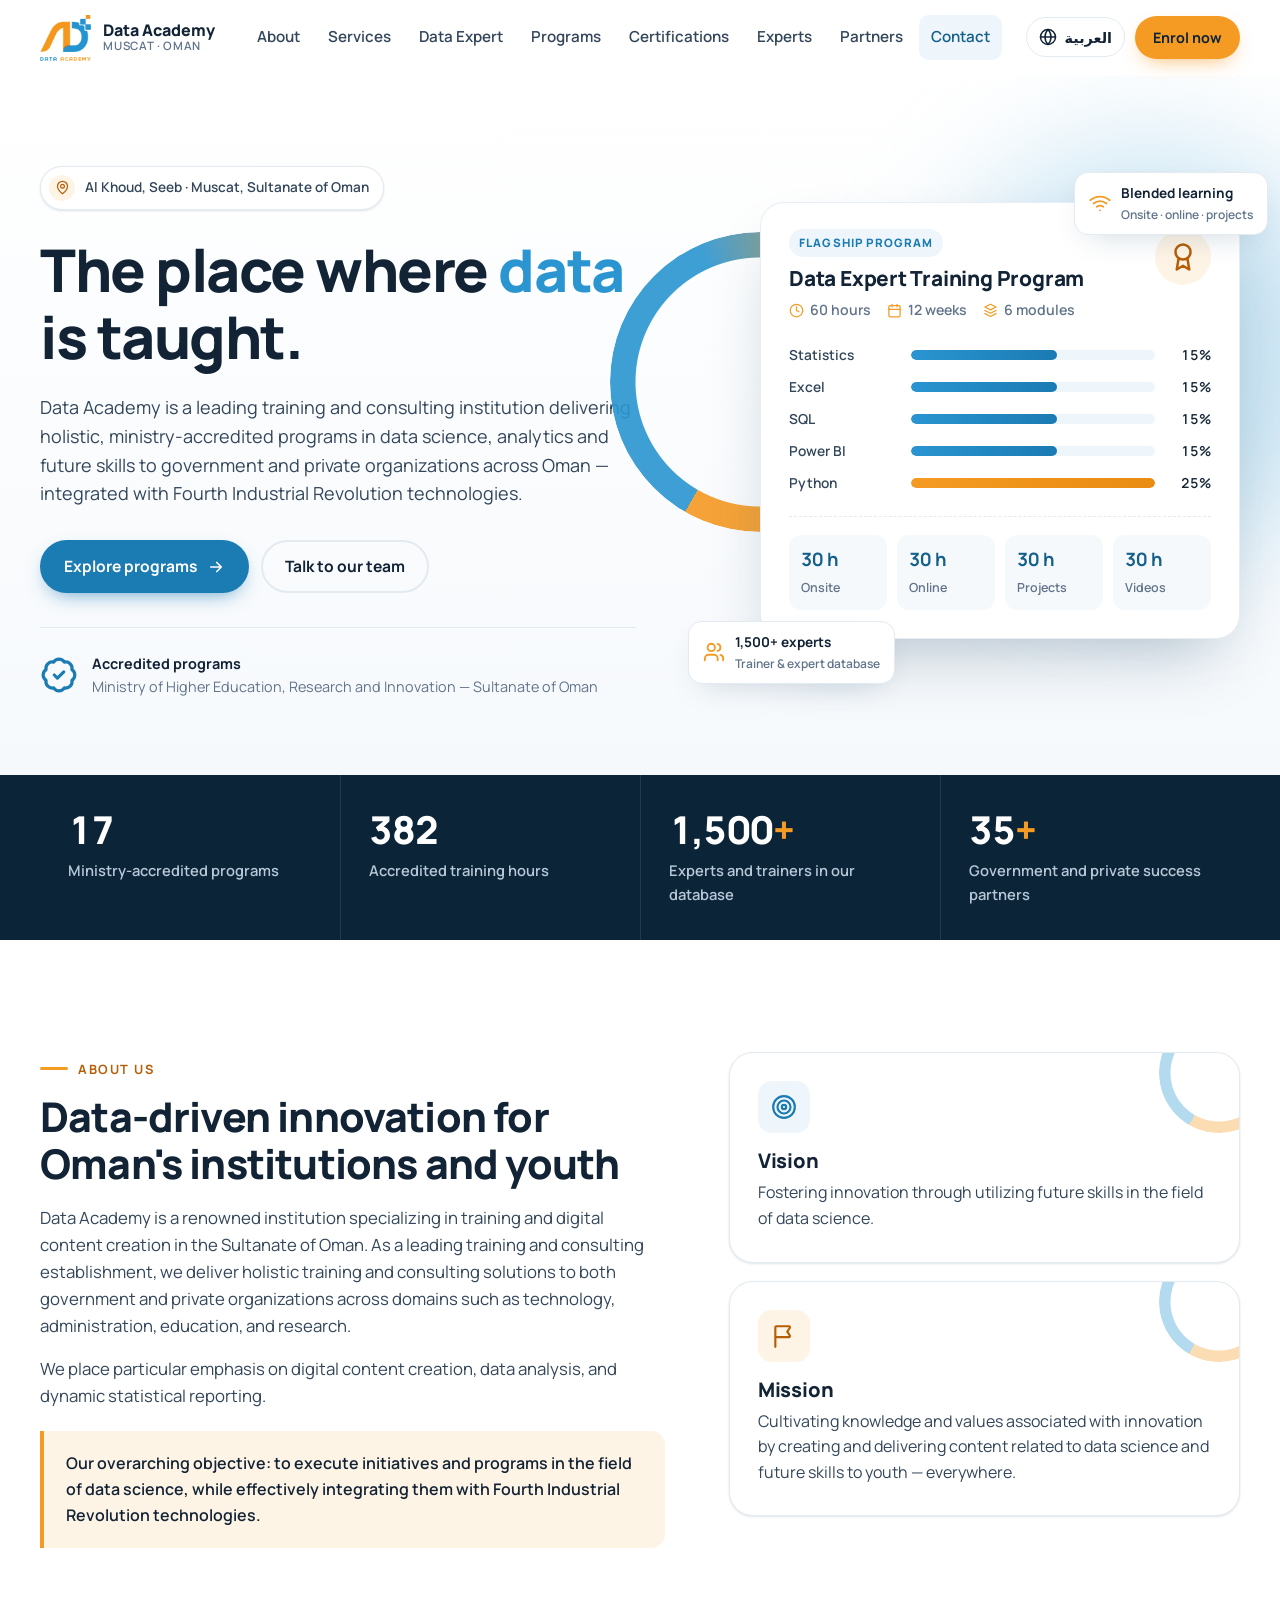
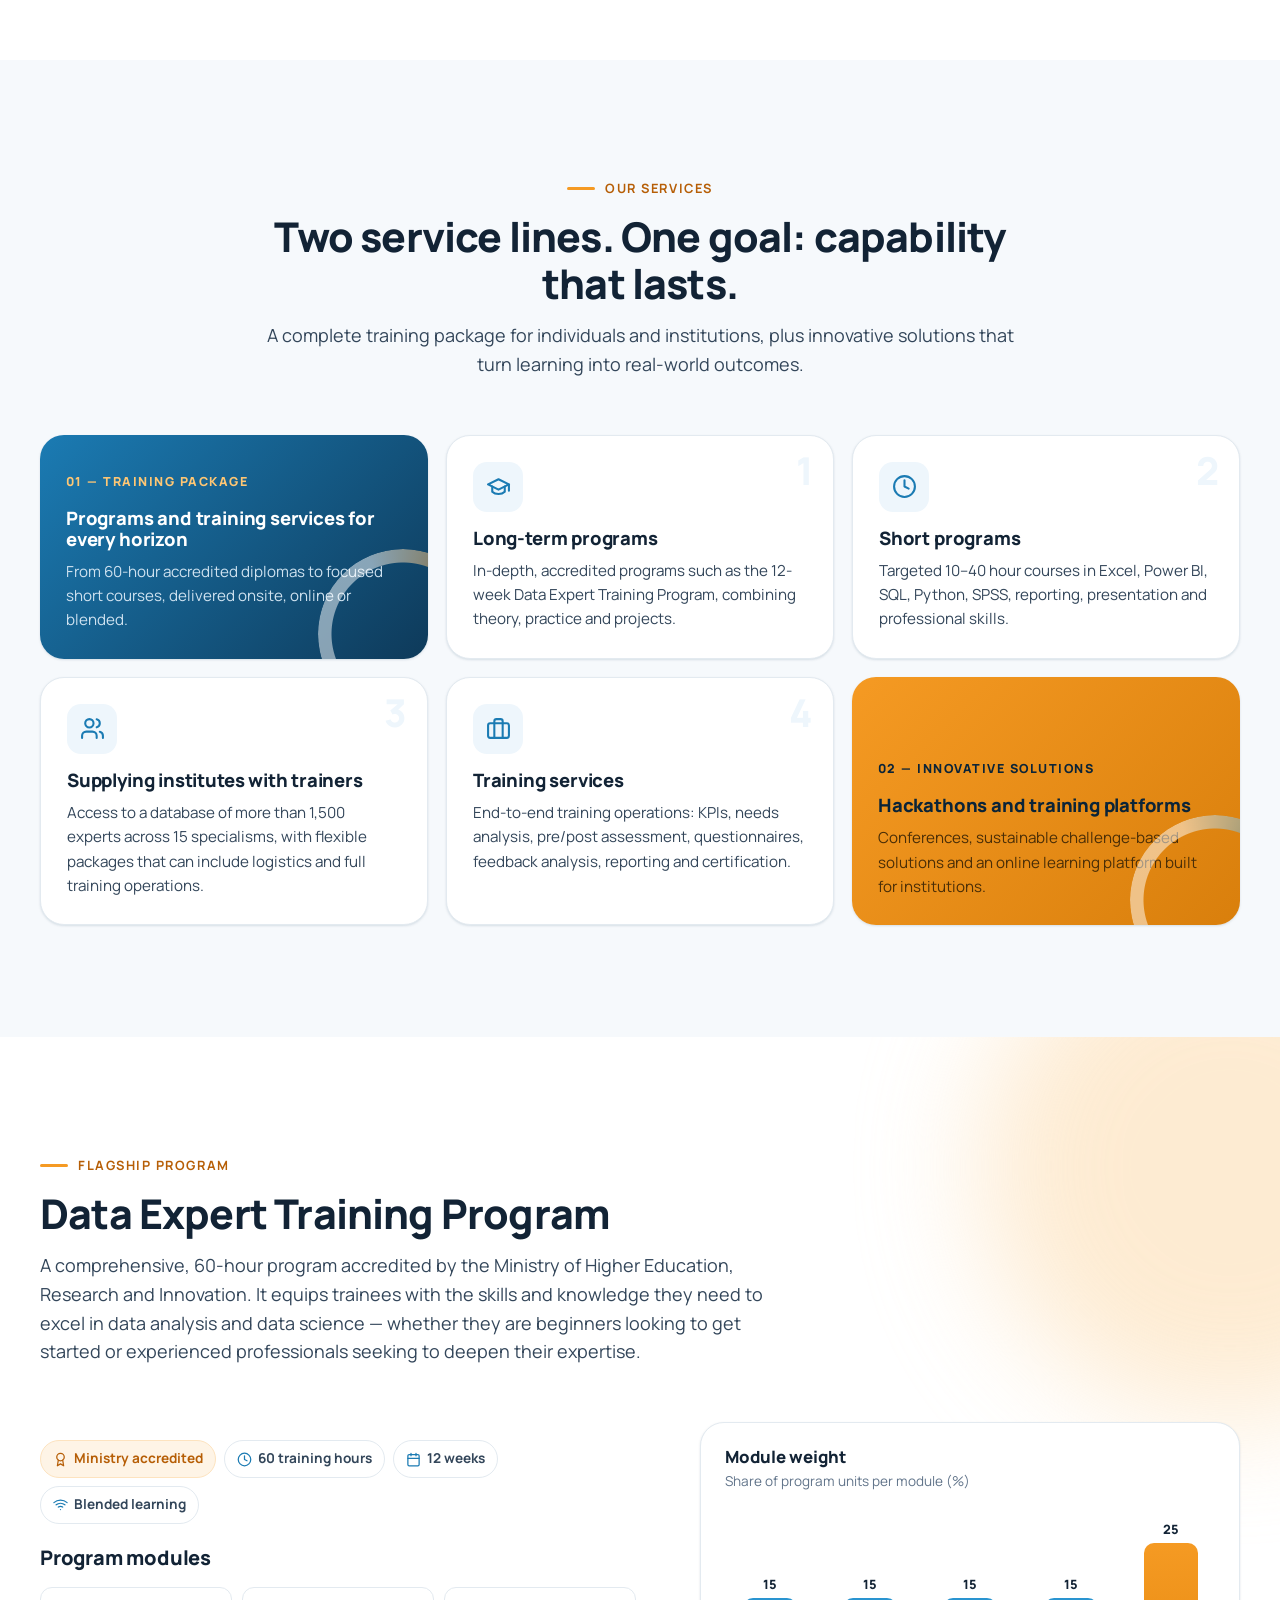
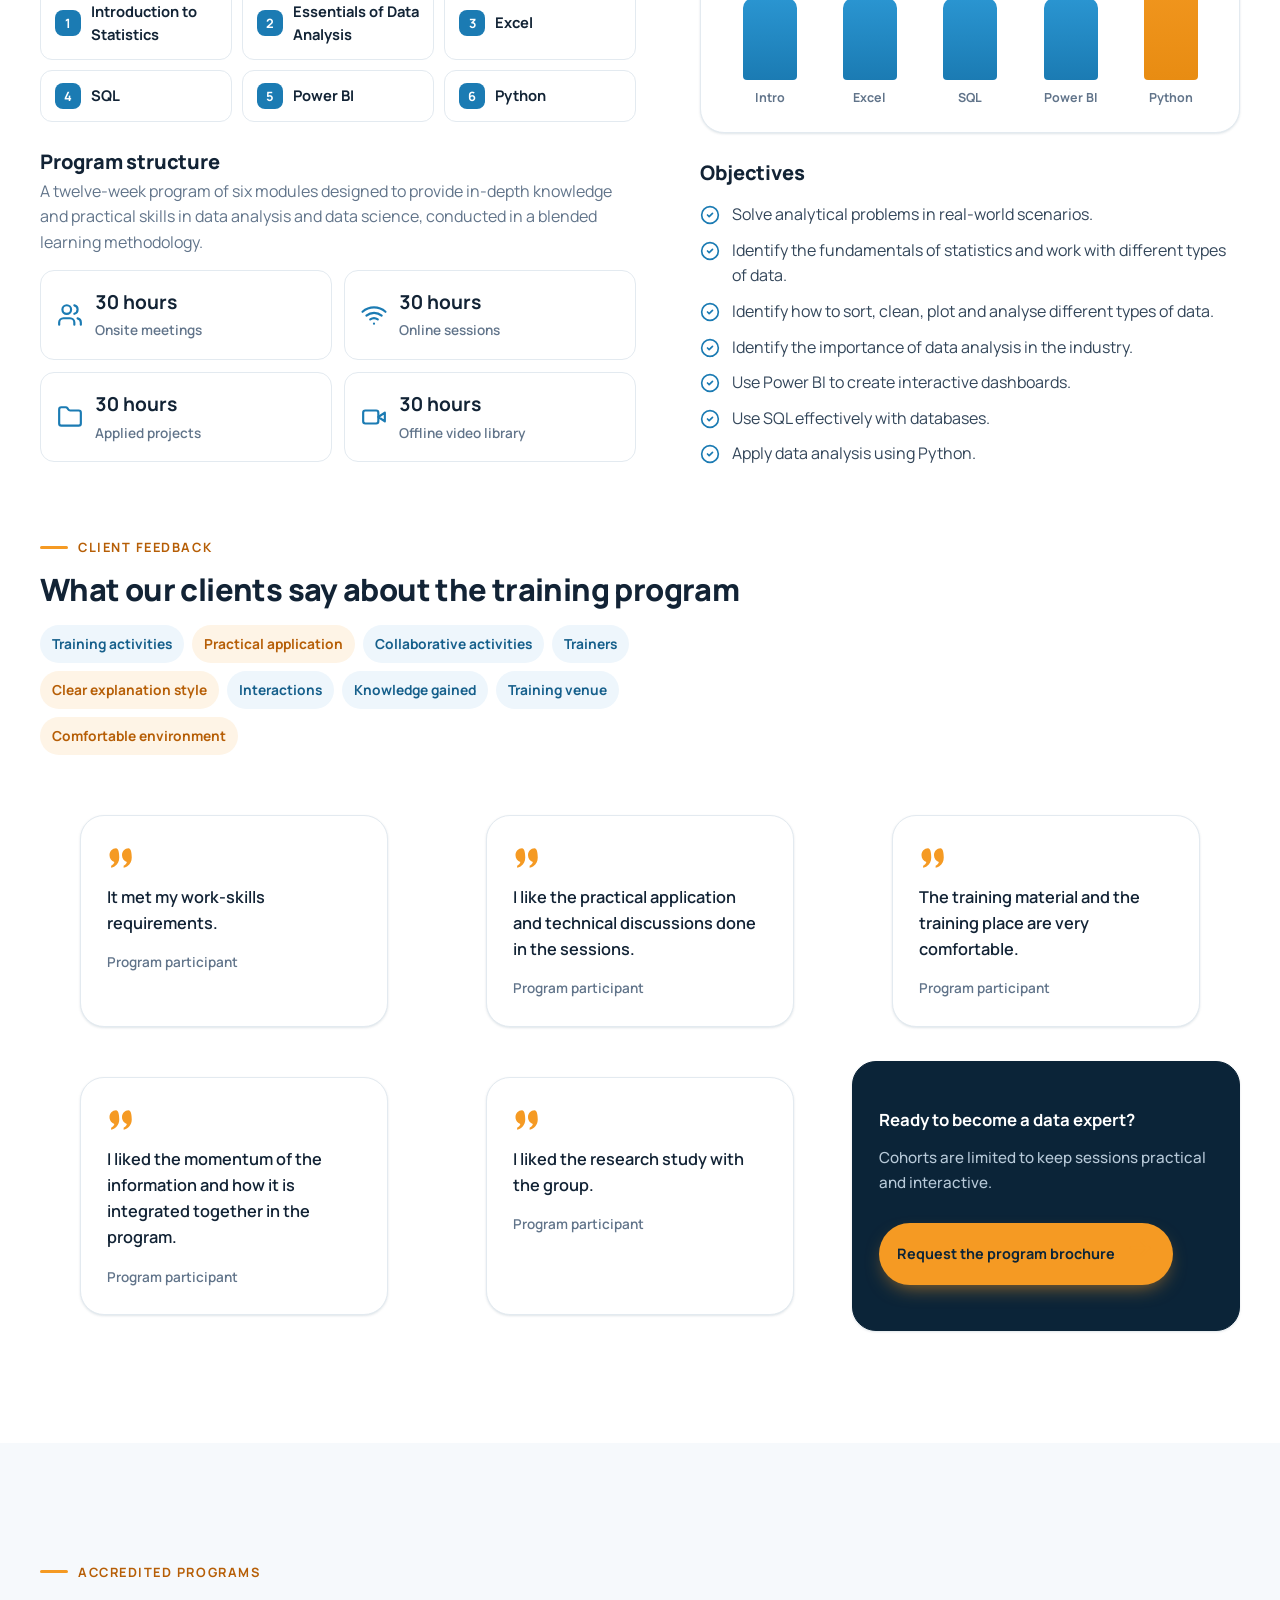
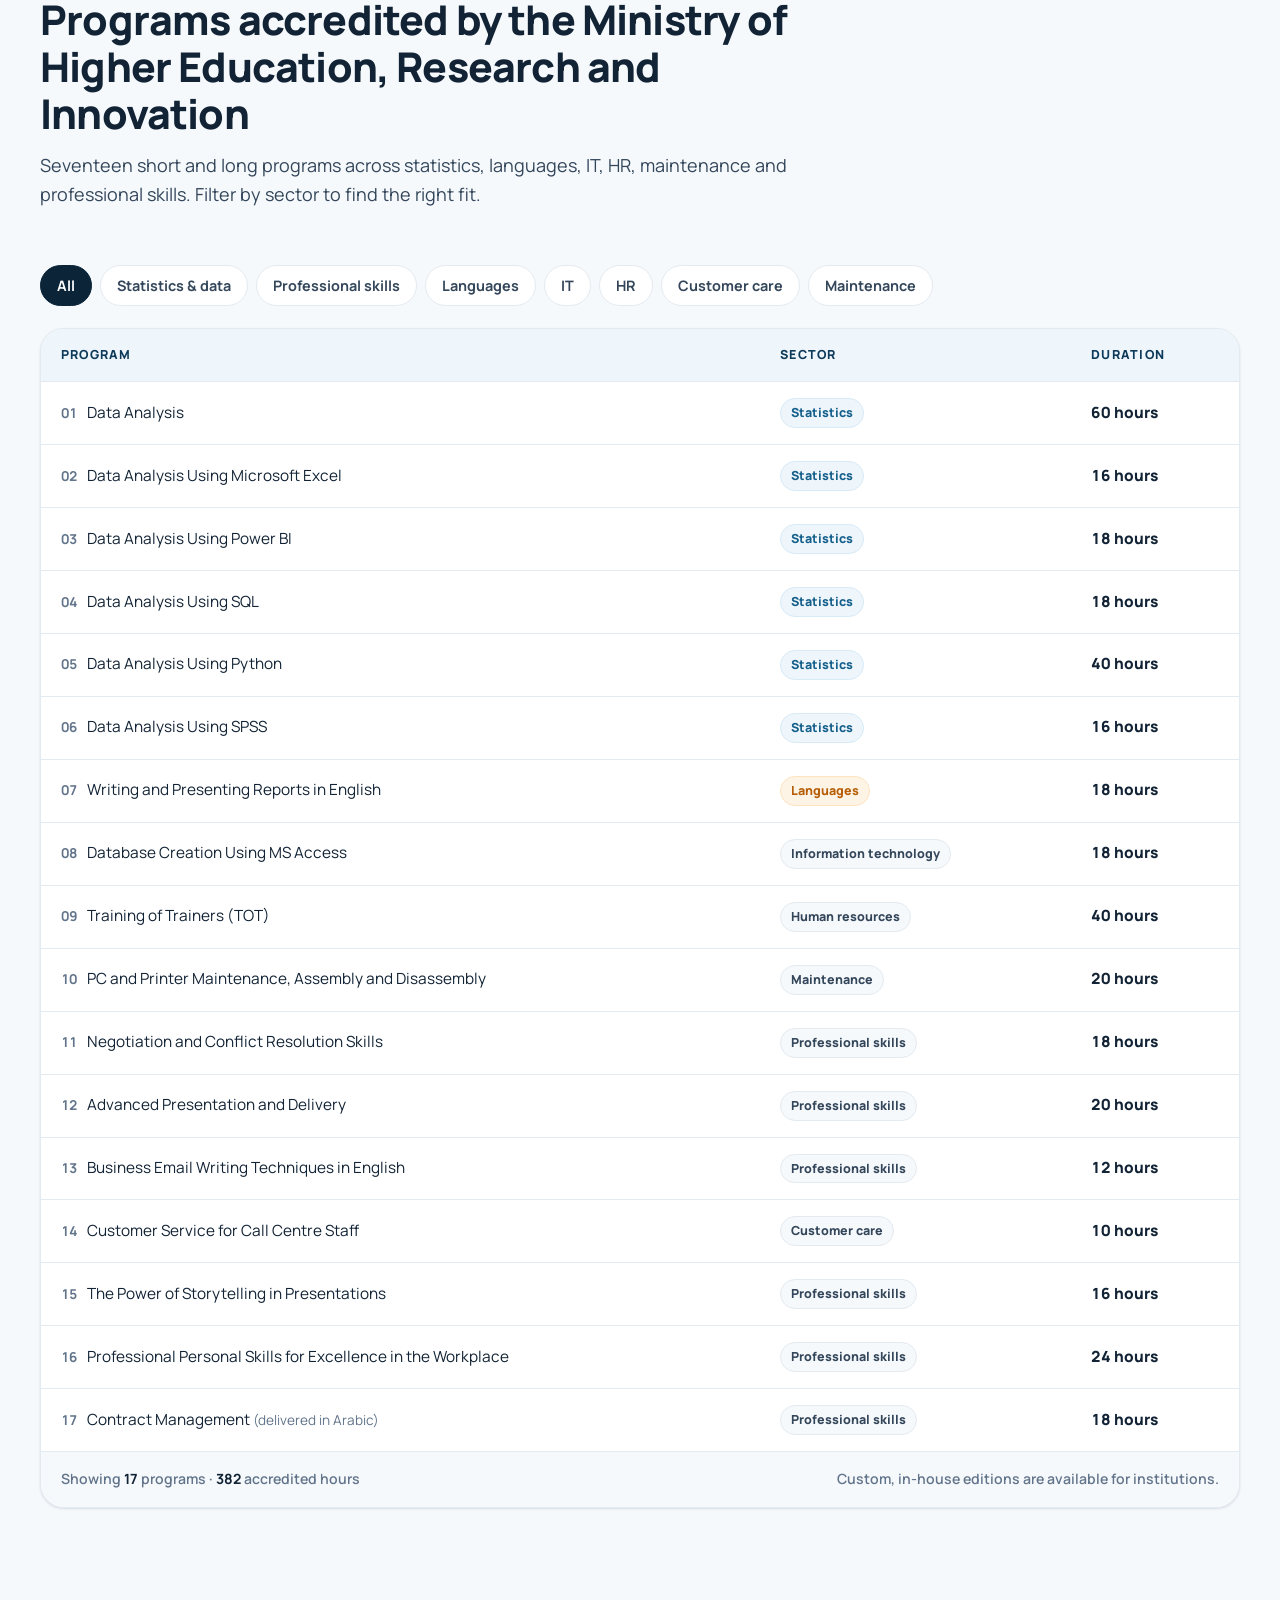
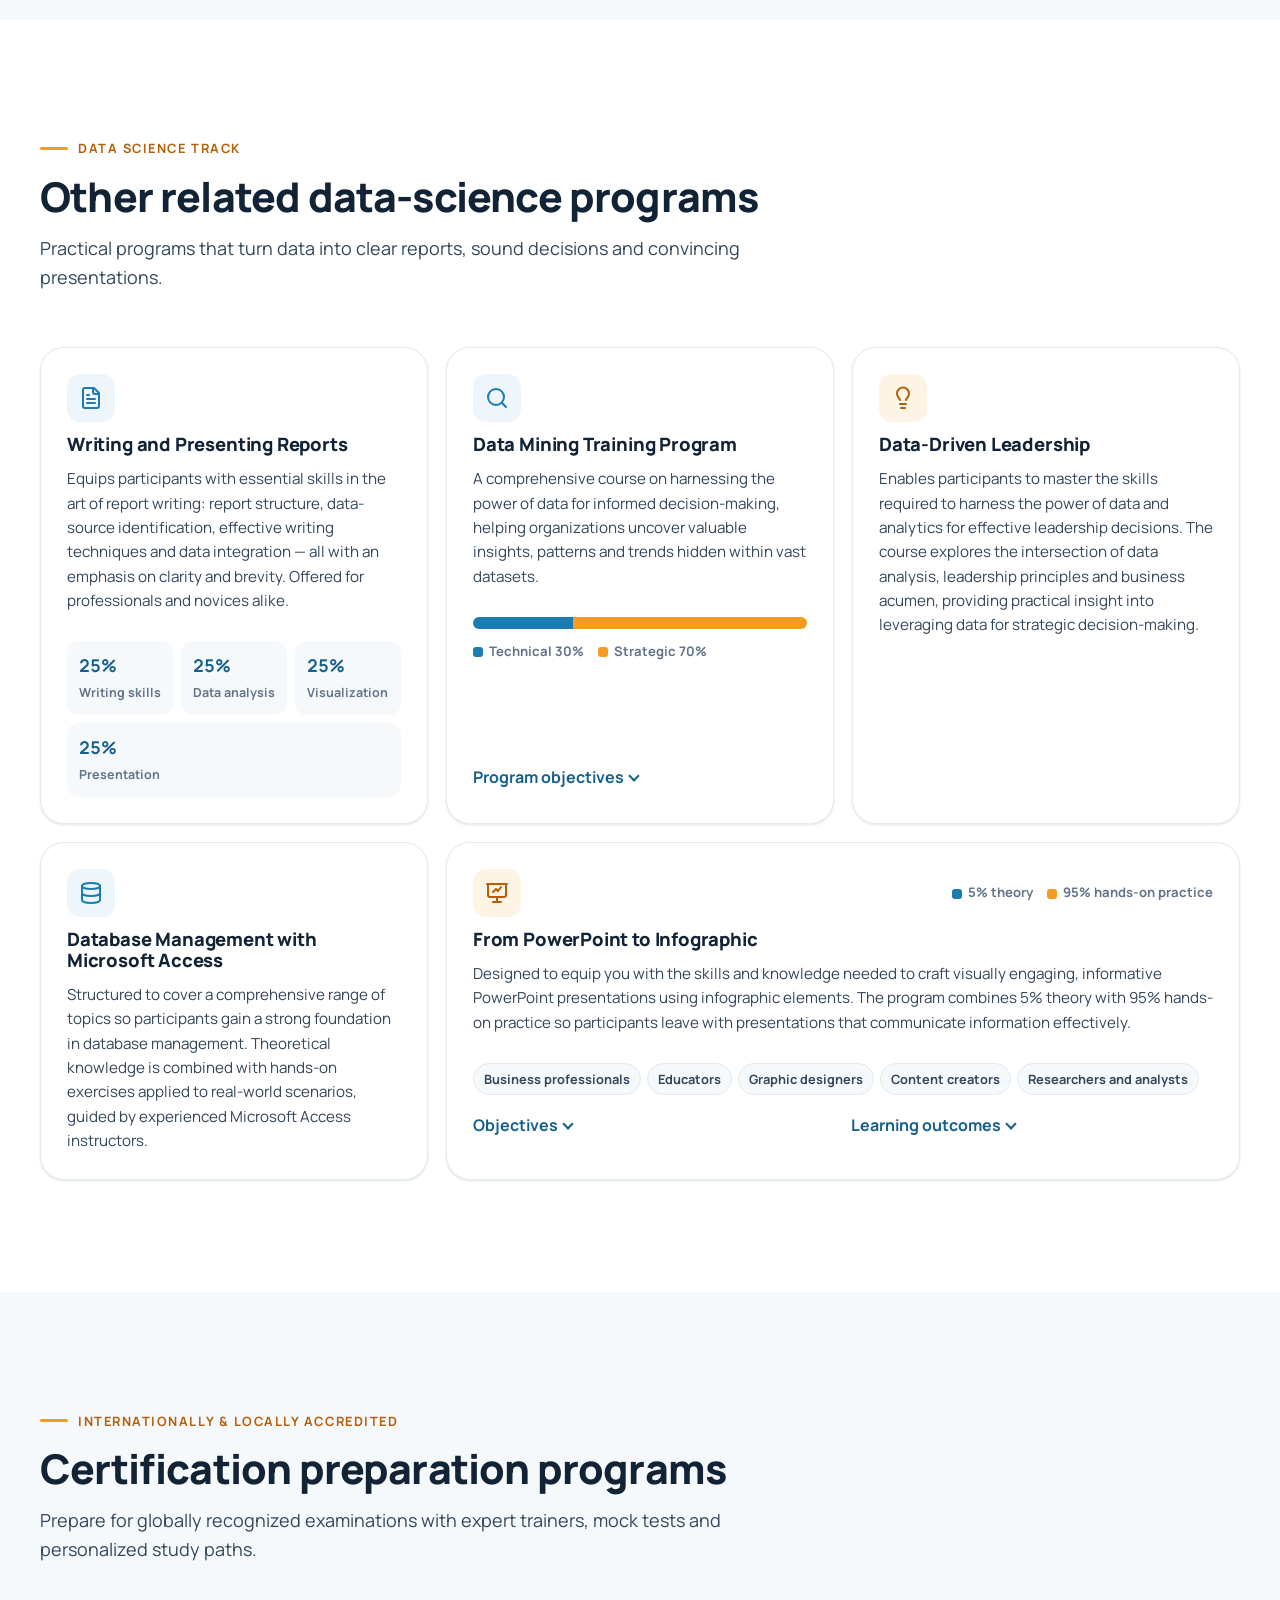
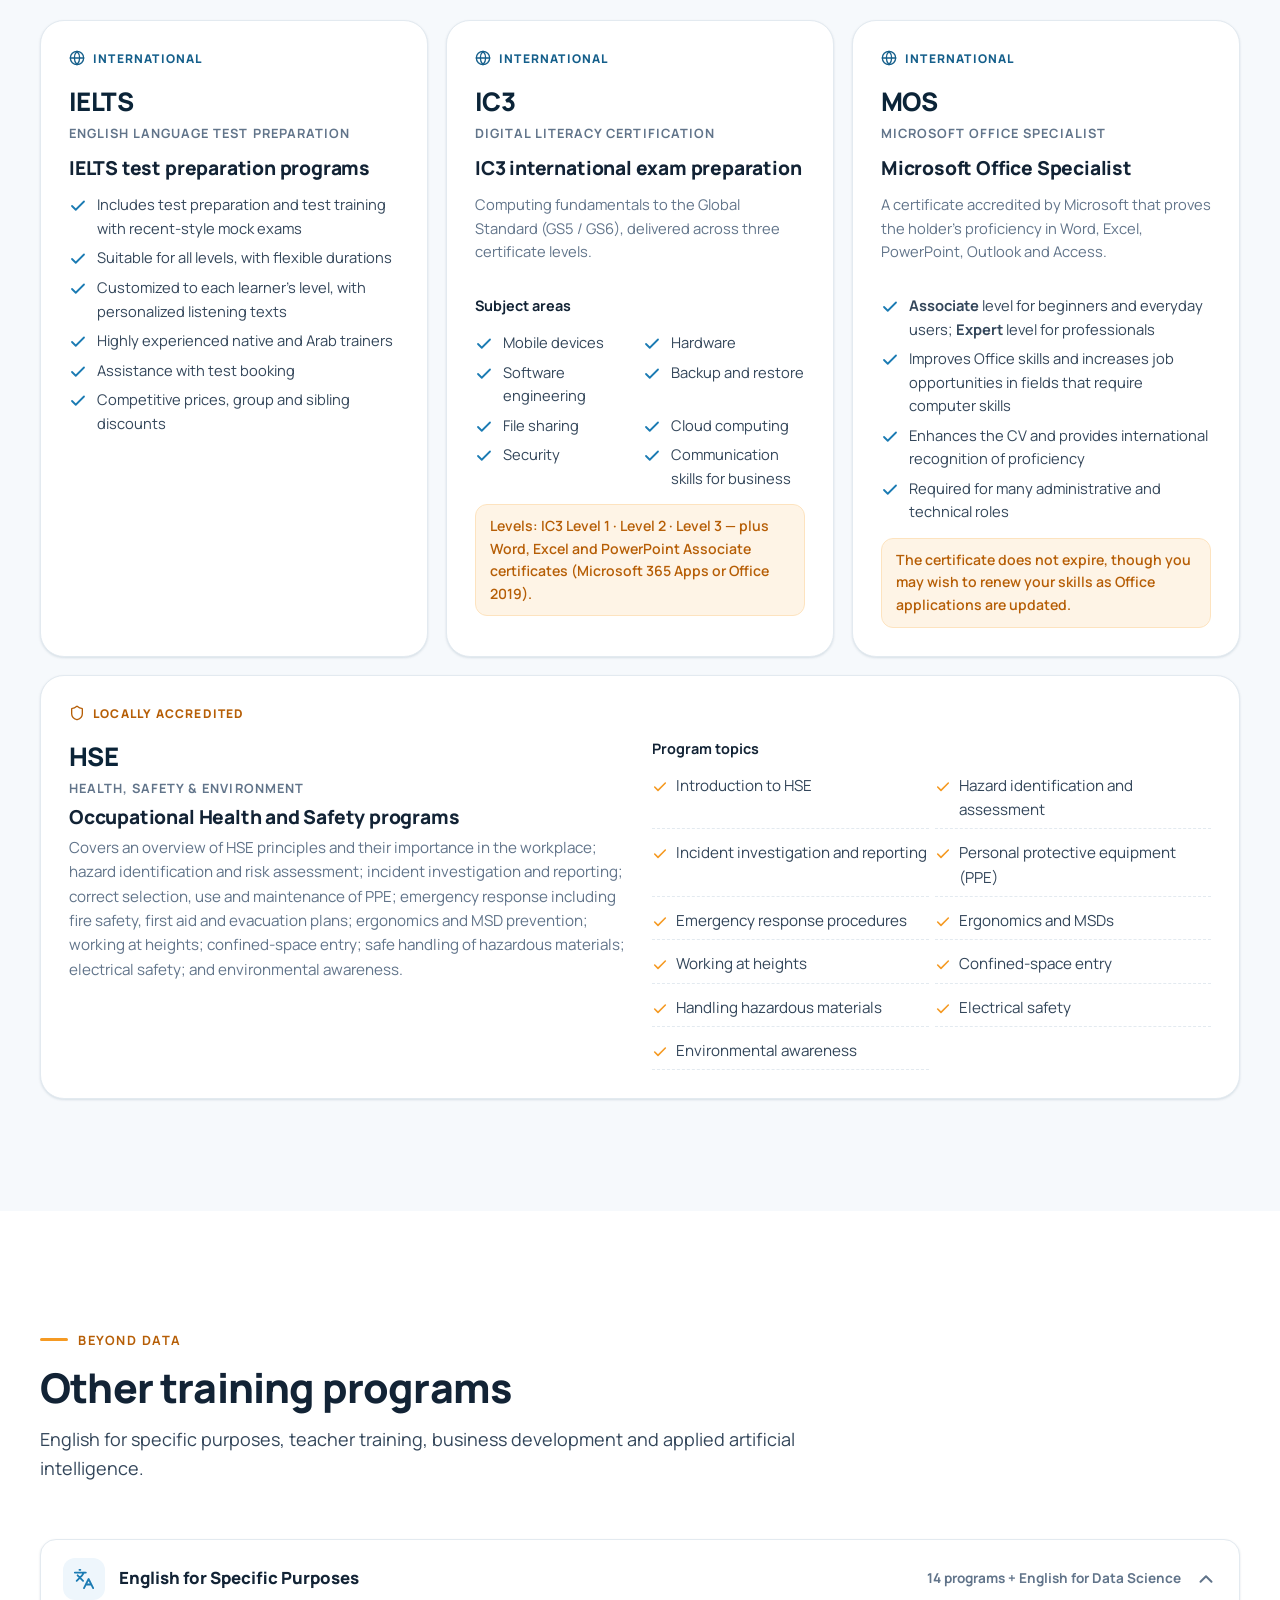
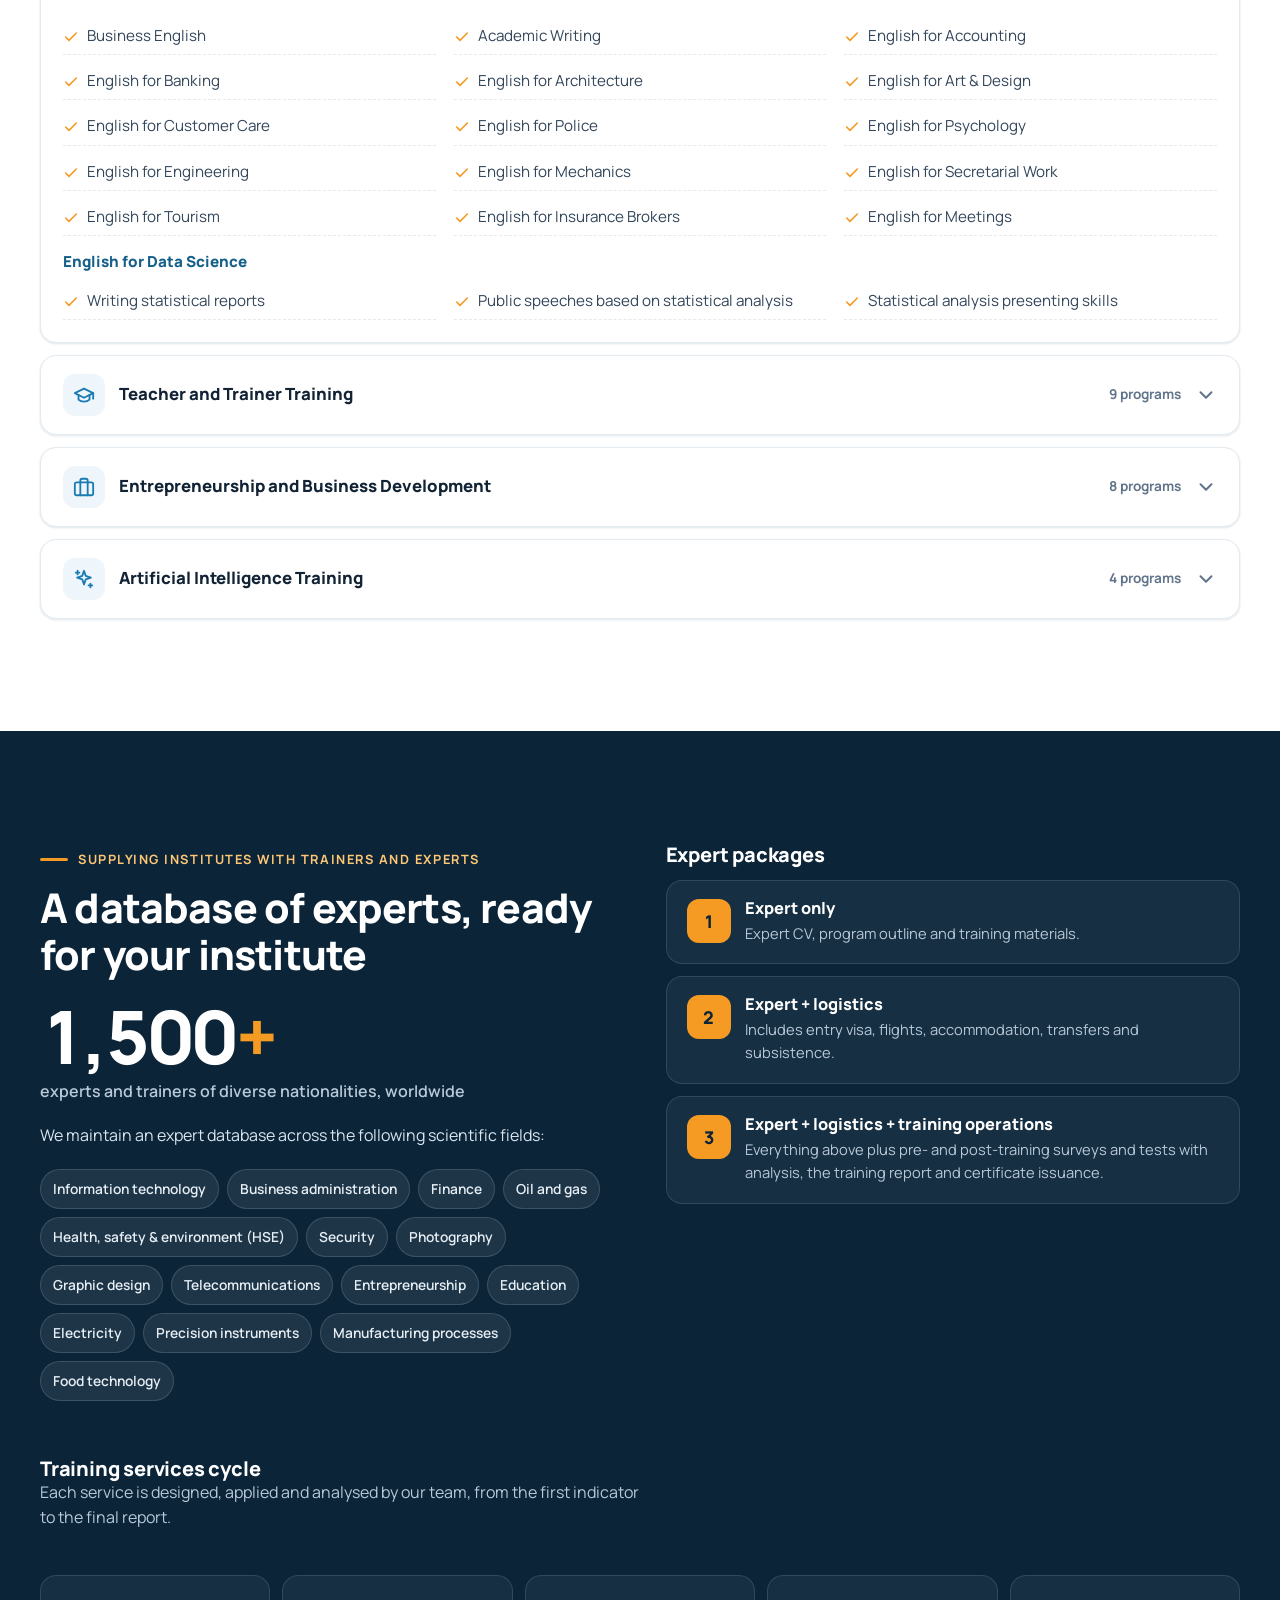
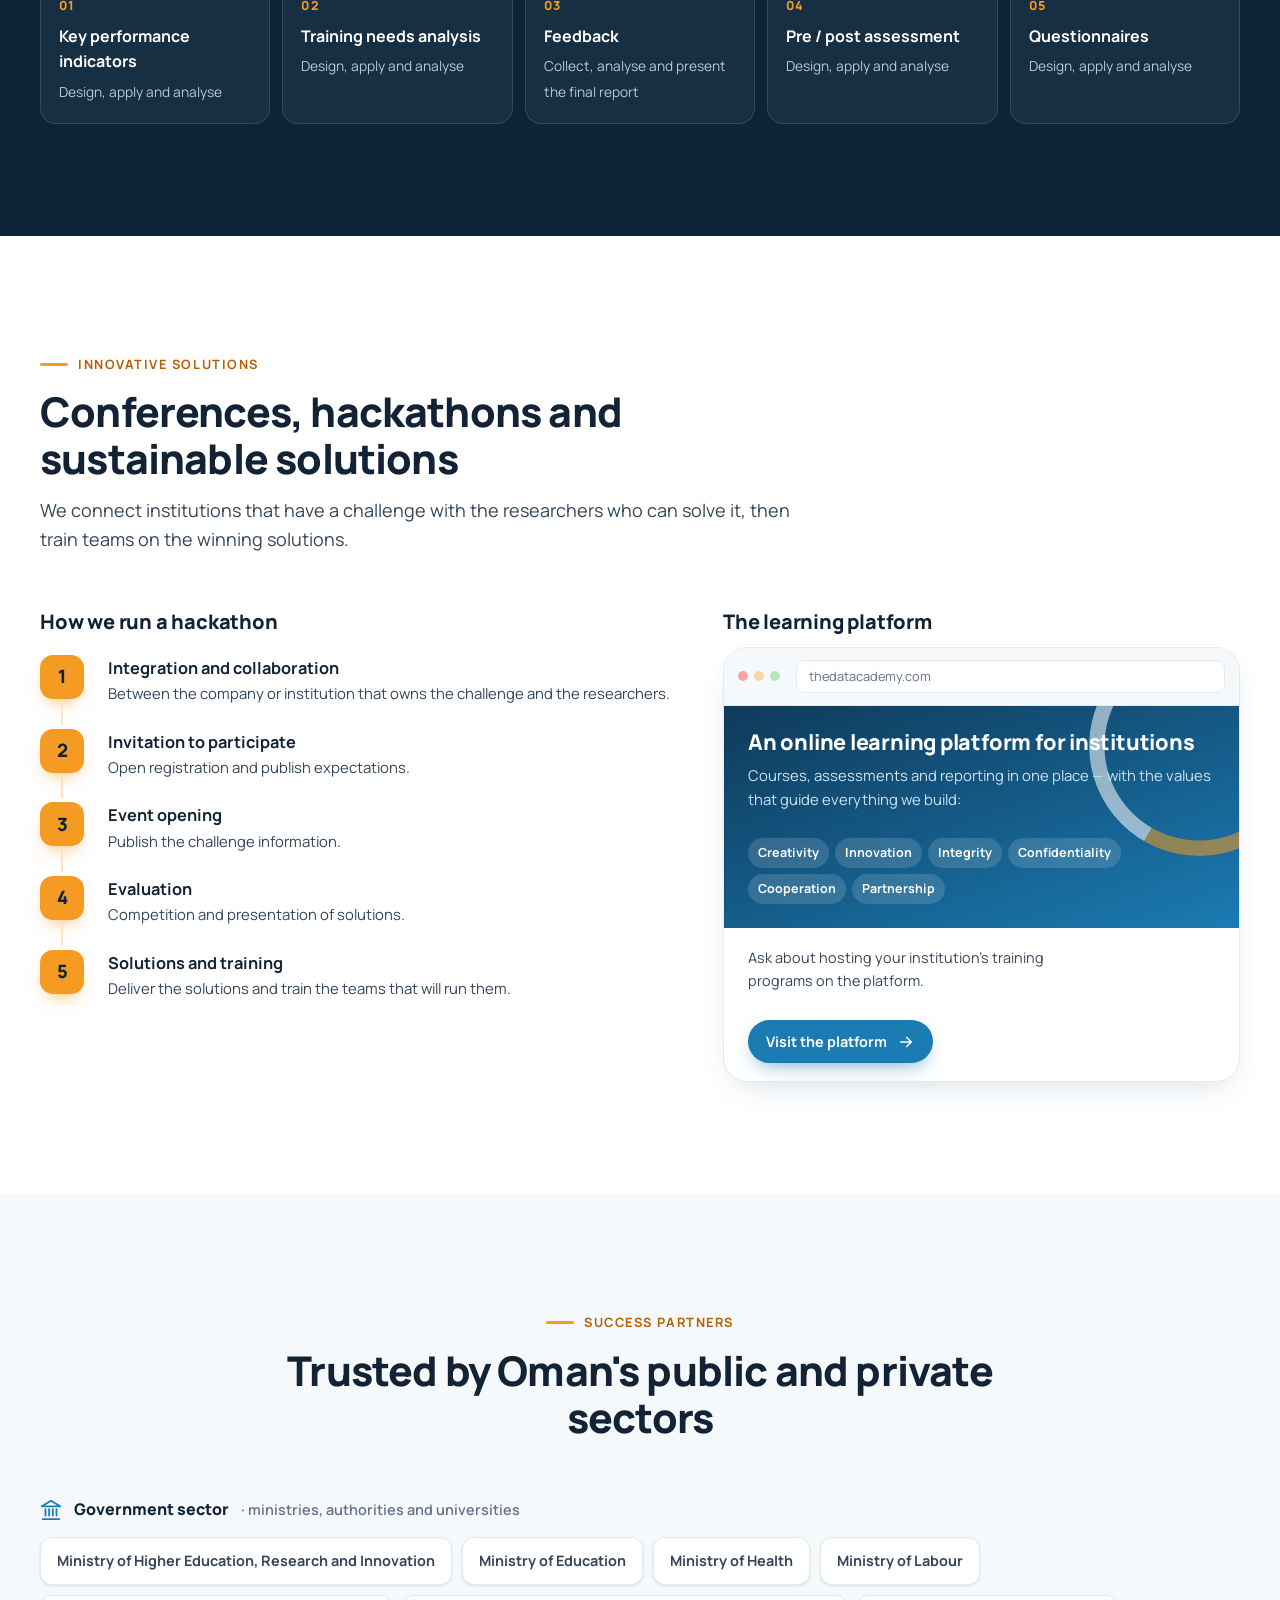
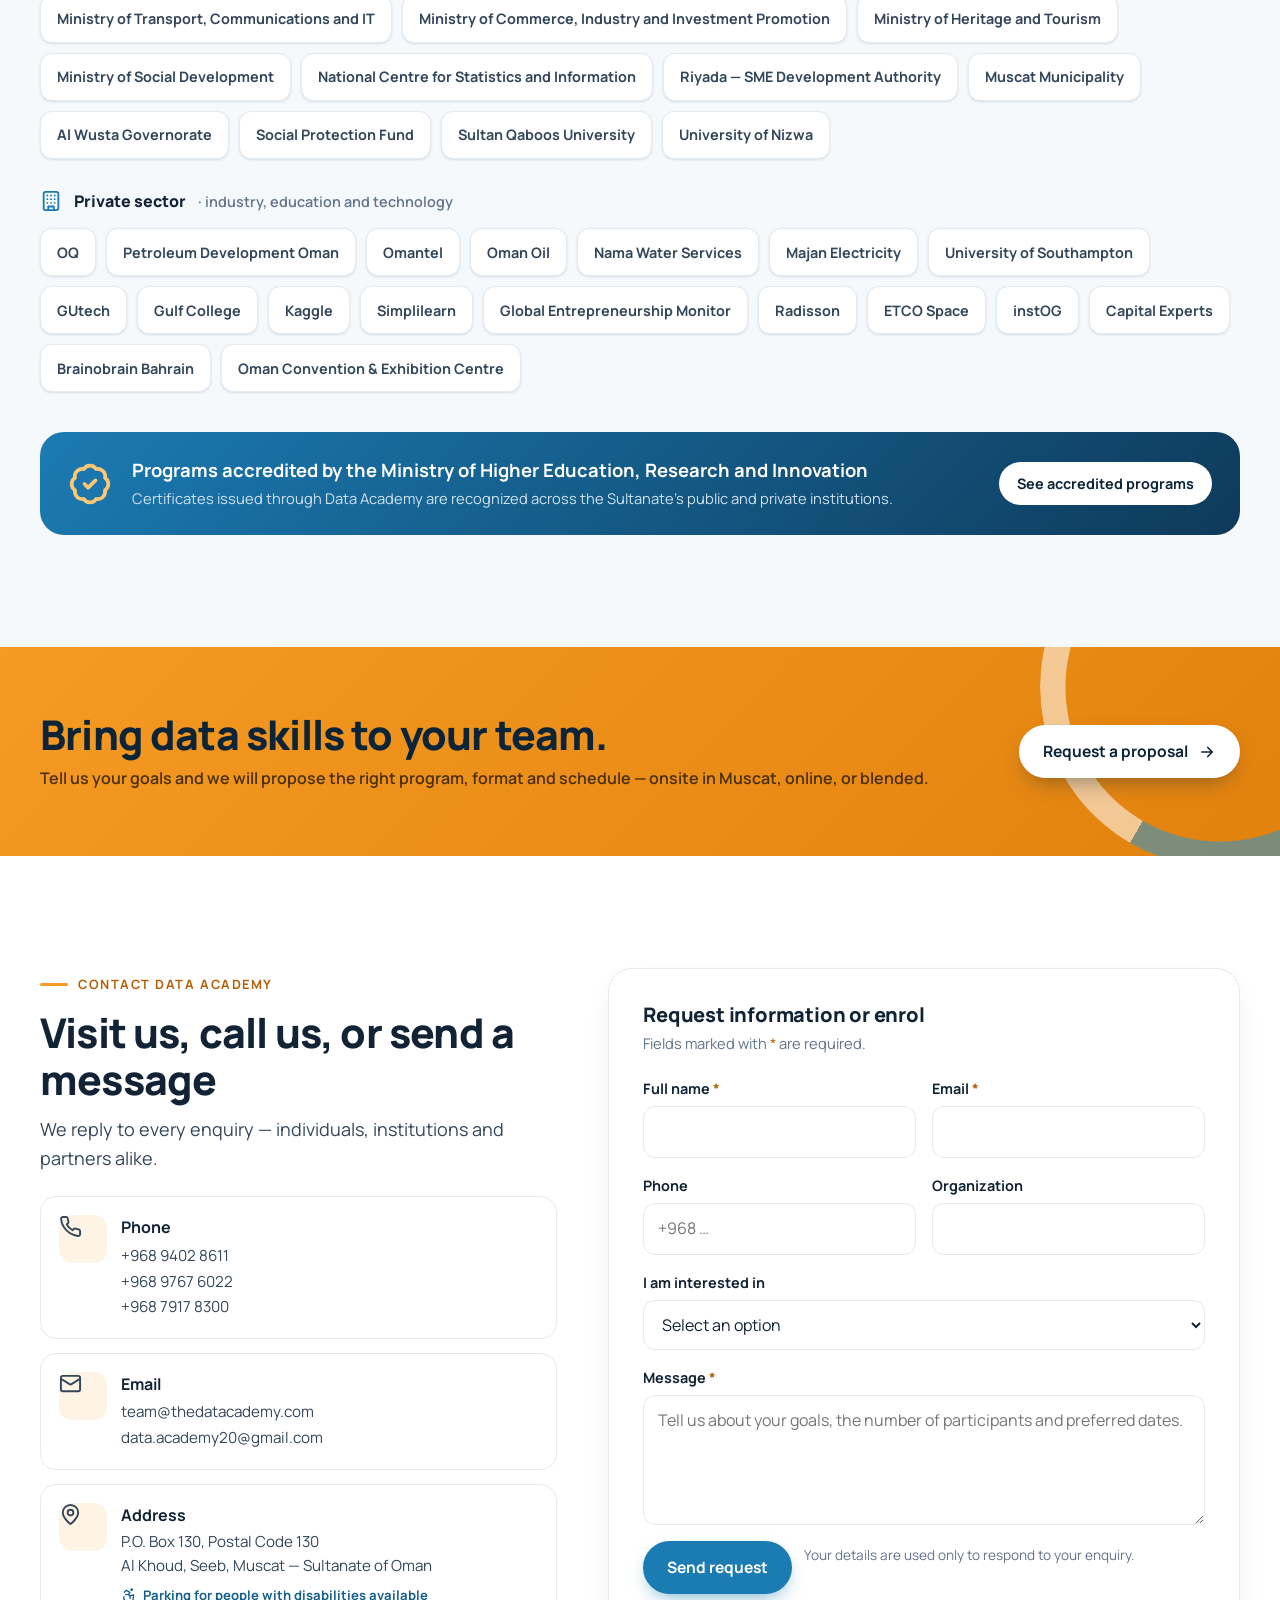
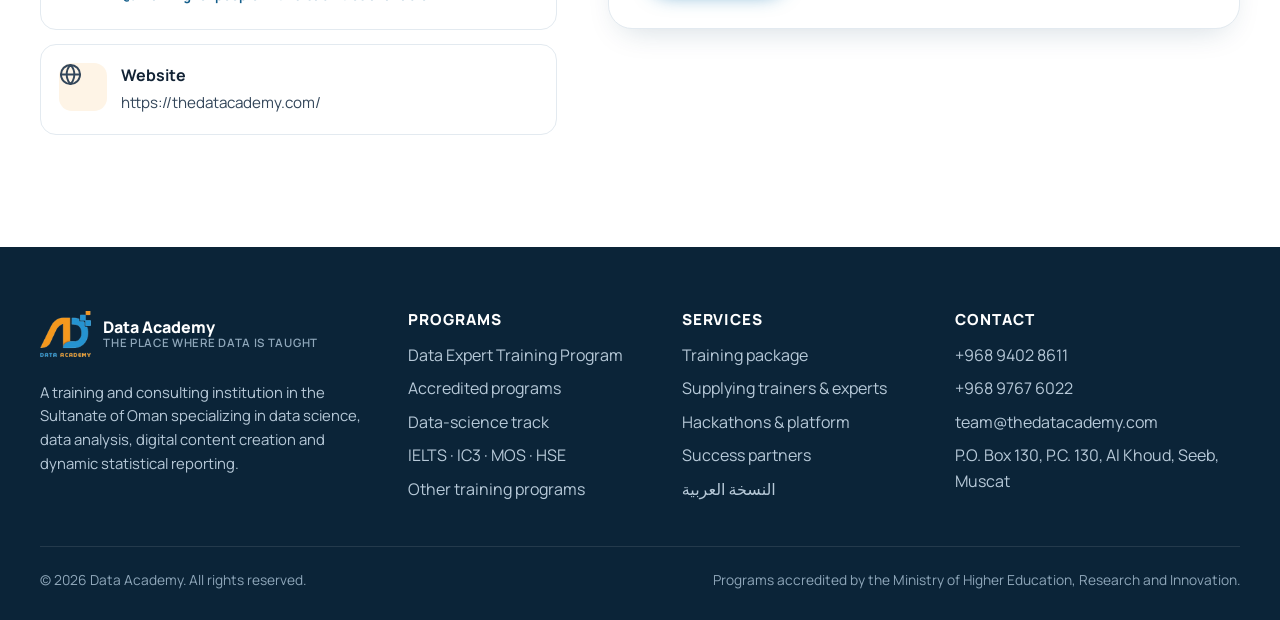
==== index.html @ 4bfd2314 "Data Academy bilingual landing page (EN/AR) with fixed language switch - English page (index.html) a" ====
<!DOCTYPE html>
<html lang="en" dir="ltr">
<head>
  <meta charset="UTF-8">
  <meta name="viewport" content="width=device-width, initial-scale=1">
  <title>Data Academy | The Place Where Data Is Taught — Muscat, Oman</title>
  <meta name="description" content="Data Academy is a leading training and consulting institution in the Sultanate of Oman offering ministry-accredited data analysis, data science, language, and professional programs, plus IELTS, IC3 and Microsoft Office Specialist preparation.">
  <link rel="canonical" href="https://thedatacademy.com/">
  <link rel="alternate" hreflang="en" href="https://thedatacademy.com/">
  <link rel="alternate" hreflang="ar" href="https://thedatacademy.com/ar/">
  <link rel="alternate" hreflang="x-default" href="https://thedatacademy.com/">
  <meta property="og:type" content="website">
  <meta property="og:title" content="Data Academy — The Place Where Data Is Taught">
  <meta property="og:description" content="Ministry-accredited data analysis and data science training, international certification preparation, expert supply and innovative learning solutions in Oman.">
  <meta property="og:image" content="assets/img/logo.png">
  <meta property="og:locale" content="en_US">
  <meta property="og:locale:alternate" content="ar_OM">
  <meta name="theme-color" content="#2a95d1">
  <link rel="icon" type="image/png" href="assets/img/logo.png">
  <link rel="preconnect" href="https://fonts.googleapis.com">
  <link rel="preconnect" href="https://fonts.gstatic.com" crossorigin>
  <link href="https://fonts.googleapis.com/css2?family=Manrope:wght@400;500;600;700;800&display=swap" rel="stylesheet">
  <link rel="stylesheet" href="assets/css/style.css?v=20260913">
  <script type="application/ld+json">
  {
    "@context": "https://schema.org",
    "@type": "EducationalOrganization",
    "name": "Data Academy",
    "url": "https://thedatacademy.com/",
    "logo": "https://thedatacademy.com/assets/img/logo.png",
    "email": "team@thedatacademy.com",
    "telephone": "+968 94028611",
    "address": {
      "@type": "PostalAddress",
      "postOfficeBoxNumber": "130",
      "postalCode": "130",
      "addressLocality": "Al Khoud, Seeb, Muscat",
      "addressCountry": "OM"
    },
    "description": "Training and consulting institution specializing in data science, data analysis, digital content creation and dynamic statistical reporting in the Sultanate of Oman."
  }
  </script>
</head>
<body>
<a class="skip-link" href="#main">Skip to main content</a>

<!-- ============ SVG icon sprite ============ -->
<svg width="0" height="0" style="position:absolute" aria-hidden="true" focusable="false">
  <symbol id="i-arrow" viewBox="0 0 24 24" fill="none" stroke="currentColor" stroke-width="2.2" stroke-linecap="round" stroke-linejoin="round"><path d="M5 12h14M13 6l6 6-6 6"/></symbol>
  <symbol id="i-check" viewBox="0 0 24 24" fill="none" stroke="currentColor" stroke-width="2.4" stroke-linecap="round" stroke-linejoin="round"><path d="M20 6 9 17l-5-5"/></symbol>
  <symbol id="i-check-circle" viewBox="0 0 24 24" fill="none" stroke="currentColor" stroke-width="2" stroke-linecap="round" stroke-linejoin="round"><circle cx="12" cy="12" r="10"/><path d="m9 12 2 2 4-4"/></symbol>
  <symbol id="i-award" viewBox="0 0 24 24" fill="none" stroke="currentColor" stroke-width="2" stroke-linecap="round" stroke-linejoin="round"><circle cx="12" cy="8" r="6"/><path d="M15.5 13 17 22l-5-3-5 3 1.5-9"/></symbol>
  <symbol id="i-badge" viewBox="0 0 24 24" fill="none" stroke="currentColor" stroke-width="2" stroke-linecap="round" stroke-linejoin="round"><path d="M3.85 8.62a4 4 0 0 1 4.78-4.77 4 4 0 0 1 6.74 0 4 4 0 0 1 4.78 4.78 4 4 0 0 1 0 6.74 4 4 0 0 1-4.77 4.78 4 4 0 0 1-6.75 0 4 4 0 0 1-4.78-4.77 4 4 0 0 1 0-6.76Z"/><path d="m9 12 2 2 4-4"/></symbol>
  <symbol id="i-target" viewBox="0 0 24 24" fill="none" stroke="currentColor" stroke-width="2" stroke-linecap="round" stroke-linejoin="round"><circle cx="12" cy="12" r="10"/><circle cx="12" cy="12" r="6"/><circle cx="12" cy="12" r="2"/></symbol>
  <symbol id="i-flag" viewBox="0 0 24 24" fill="none" stroke="currentColor" stroke-width="2" stroke-linecap="round" stroke-linejoin="round"><path d="M4 22V4a1 1 0 0 1 1-1h11.5a1 1 0 0 1 .8 1.6L15 8l2.3 3.4a1 1 0 0 1-.8 1.6H4"/></symbol>
  <symbol id="i-cap" viewBox="0 0 24 24" fill="none" stroke="currentColor" stroke-width="2" stroke-linecap="round" stroke-linejoin="round"><path d="M22 10 12 5 2 10l10 5 10-5Z"/><path d="M6 12v5c3 3 9 3 12 0v-5"/><path d="M22 10v6"/></symbol>
  <symbol id="i-clock" viewBox="0 0 24 24" fill="none" stroke="currentColor" stroke-width="2" stroke-linecap="round" stroke-linejoin="round"><circle cx="12" cy="12" r="10"/><path d="M12 6v6l4 2"/></symbol>
  <symbol id="i-users" viewBox="0 0 24 24" fill="none" stroke="currentColor" stroke-width="2" stroke-linecap="round" stroke-linejoin="round"><path d="M16 21v-2a4 4 0 0 0-4-4H6a4 4 0 0 0-4 4v2"/><circle cx="9" cy="7" r="4"/><path d="M22 21v-2a4 4 0 0 0-3-3.87M16 3.13a4 4 0 0 1 0 7.75"/></symbol>
  <symbol id="i-layers" viewBox="0 0 24 24" fill="none" stroke="currentColor" stroke-width="2" stroke-linecap="round" stroke-linejoin="round"><path d="m12 2 9 4.5-9 4.5-9-4.5L12 2Z"/><path d="m3 12 9 4.5 9-4.5"/><path d="m3 17 9 4.5 9-4.5"/></symbol>
  <symbol id="i-trophy" viewBox="0 0 24 24" fill="none" stroke="currentColor" stroke-width="2" stroke-linecap="round" stroke-linejoin="round"><path d="M6 9H4.5a2.5 2.5 0 0 1 0-5H6"/><path d="M18 9h1.5a2.5 2.5 0 0 0 0-5H18"/><path d="M4 22h16"/><path d="M10 14.66V17c0 .55-.47.98-.97 1.21C7.85 18.75 7 20.24 7 22"/><path d="M14 14.66V17c0 .55.47.98.97 1.21C16.15 18.75 17 20.24 17 22"/><path d="M18 2H6v7a6 6 0 0 0 12 0V2Z"/></symbol>
  <symbol id="i-monitor" viewBox="0 0 24 24" fill="none" stroke="currentColor" stroke-width="2" stroke-linecap="round" stroke-linejoin="round"><rect x="2" y="3" width="20" height="14" rx="2"/><path d="M8 21h8M12 17v4"/></symbol>
  <symbol id="i-quote" viewBox="0 0 24 24" fill="currentColor"><path d="M7.2 5C4.3 5 2 7.5 2 10.6c0 2.5 1.6 4.6 3.9 5.3-.4 1.4-1.3 2.4-2.6 3v1.6c3.7-.6 6.5-3.8 6.5-8.1C9.8 8 9 5 7.2 5Zm10 0C14.3 5 12 7.5 12 10.6c0 2.5 1.6 4.6 3.9 5.3-.4 1.4-1.3 2.4-2.6 3v1.6c3.7-.6 6.5-3.8 6.5-8.1C19.8 8 19 5 17.2 5Z"/></symbol>
  <symbol id="i-calendar" viewBox="0 0 24 24" fill="none" stroke="currentColor" stroke-width="2" stroke-linecap="round" stroke-linejoin="round"><rect x="3" y="4" width="18" height="18" rx="2"/><path d="M16 2v4M8 2v4M3 10h18"/></symbol>
  <symbol id="i-video" viewBox="0 0 24 24" fill="none" stroke="currentColor" stroke-width="2" stroke-linecap="round" stroke-linejoin="round"><path d="m22 8-6 4 6 4V8Z"/><rect x="2" y="6" width="14" height="12" rx="2"/></symbol>
  <symbol id="i-folder" viewBox="0 0 24 24" fill="none" stroke="currentColor" stroke-width="2" stroke-linecap="round" stroke-linejoin="round"><path d="M20 20a2 2 0 0 0 2-2V8a2 2 0 0 0-2-2h-7.9a2 2 0 0 1-1.69-.9L9.6 3.9A2 2 0 0 0 7.93 3H4a2 2 0 0 0-2 2v13a2 2 0 0 0 2 2Z"/></symbol>
  <symbol id="i-wifi" viewBox="0 0 24 24" fill="none" stroke="currentColor" stroke-width="2" stroke-linecap="round" stroke-linejoin="round"><path d="M5 12.55a11 11 0 0 1 14.08 0"/><path d="M1.42 9a16 16 0 0 1 21.16 0"/><path d="M8.53 16.11a6 6 0 0 1 6.95 0"/><path d="M12 20h.01"/></symbol>
  <symbol id="i-building" viewBox="0 0 24 24" fill="none" stroke="currentColor" stroke-width="2" stroke-linecap="round" stroke-linejoin="round"><rect x="4" y="2" width="16" height="20" rx="2"/><path d="M9 22v-4h6v4M8 6h.01M16 6h.01M12 6h.01M12 10h.01M12 14h.01M16 10h.01M16 14h.01M8 10h.01M8 14h.01"/></symbol>
  <symbol id="i-globe" viewBox="0 0 24 24" fill="none" stroke="currentColor" stroke-width="2" stroke-linecap="round" stroke-linejoin="round"><circle cx="12" cy="12" r="10"/><path d="M12 2a14.5 14.5 0 0 0 0 20 14.5 14.5 0 0 0 0-20M2 12h20"/></symbol>
  <symbol id="i-phone" viewBox="0 0 24 24" fill="none" stroke="currentColor" stroke-width="2" stroke-linecap="round" stroke-linejoin="round"><path d="M22 16.92v3a2 2 0 0 1-2.18 2 19.79 19.79 0 0 1-8.63-3.07 19.5 19.5 0 0 1-6-6 19.79 19.79 0 0 1-3.07-8.67A2 2 0 0 1 4.11 2h3a2 2 0 0 1 2 1.72c.13.96.36 1.9.7 2.81a2 2 0 0 1-.45 2.11L8.09 9.91a16 16 0 0 0 6 6l1.27-1.27a2 2 0 0 1 2.11-.45c.91.34 1.85.57 2.81.7A2 2 0 0 1 22 16.92Z"/></symbol>
  <symbol id="i-mail" viewBox="0 0 24 24" fill="none" stroke="currentColor" stroke-width="2" stroke-linecap="round" stroke-linejoin="round"><rect x="2" y="4" width="20" height="16" rx="2"/><path d="m22 7-8.97 5.7a1.94 1.94 0 0 1-2.06 0L2 7"/></symbol>
  <symbol id="i-pin" viewBox="0 0 24 24" fill="none" stroke="currentColor" stroke-width="2" stroke-linecap="round" stroke-linejoin="round"><path d="M20 10c0 6-8 12-8 12s-8-6-8-12a8 8 0 0 1 16 0Z"/><circle cx="12" cy="10" r="3"/></symbol>
  <symbol id="i-access" viewBox="0 0 24 24" fill="none" stroke="currentColor" stroke-width="2" stroke-linecap="round" stroke-linejoin="round"><circle cx="16" cy="4" r="1"/><path d="m18 19 1-7-6 1"/><path d="m5 8 3-3 5.5 3-2.36 3.5"/><path d="M4.24 14.5a5 5 0 0 0 6.88 6"/><path d="M13.76 17.5a5 5 0 0 0-6.88-6"/></symbol>
  <symbol id="i-chev" viewBox="0 0 24 24" fill="none" stroke="currentColor" stroke-width="2.2" stroke-linecap="round" stroke-linejoin="round"><path d="m6 9 6 6 6-6"/></symbol>
  <symbol id="i-book" viewBox="0 0 24 24" fill="none" stroke="currentColor" stroke-width="2" stroke-linecap="round" stroke-linejoin="round"><path d="M4 19.5v-15A2.5 2.5 0 0 1 6.5 2H20v20H6.5a2.5 2.5 0 0 1 0-5H20"/></symbol>
  <symbol id="i-lang" viewBox="0 0 24 24" fill="none" stroke="currentColor" stroke-width="2" stroke-linecap="round" stroke-linejoin="round"><path d="m5 8 6 6M4 14l6-6 2-3M2 5h12M7 2h1M22 22l-5-10-5 10M14 18h6"/></symbol>
  <symbol id="i-present" viewBox="0 0 24 24" fill="none" stroke="currentColor" stroke-width="2" stroke-linecap="round" stroke-linejoin="round"><path d="M2 3h20M21 3v11a2 2 0 0 1-2 2H5a2 2 0 0 1-2-2V3M12 16v5M8 21h8M8 11l3-3 2 2 3-4"/></symbol>
  <symbol id="i-shield" viewBox="0 0 24 24" fill="none" stroke="currentColor" stroke-width="2" stroke-linecap="round" stroke-linejoin="round"><path d="M20 13c0 5-3.5 7.5-7.66 8.95a1 1 0 0 1-.67-.01C7.5 20.5 4 18 4 13V6a1 1 0 0 1 1-1c2 0 4.5-1.2 6.24-2.72a1.17 1.17 0 0 1 1.52 0C14.51 3.81 17 5 19 5a1 1 0 0 1 1 1Z"/></symbol>
  <symbol id="i-db" viewBox="0 0 24 24" fill="none" stroke="currentColor" stroke-width="2" stroke-linecap="round" stroke-linejoin="round"><ellipse cx="12" cy="5" rx="9" ry="3"/><path d="M3 5v14a9 3 0 0 0 18 0V5M3 12a9 3 0 0 0 18 0"/></symbol>
  <symbol id="i-chart" viewBox="0 0 24 24" fill="none" stroke="currentColor" stroke-width="2" stroke-linecap="round" stroke-linejoin="round"><path d="M3 3v16a2 2 0 0 0 2 2h16"/><path d="M7 16v-5M12 16V8M17 16v-3"/></symbol>
  <symbol id="i-sparkles" viewBox="0 0 24 24" fill="none" stroke="currentColor" stroke-width="2" stroke-linecap="round" stroke-linejoin="round"><path d="m12 3 1.9 5.6L19.5 10.5l-5.6 1.9L12 18l-1.9-5.6L4.5 10.5l5.6-1.9L12 3Z"/><path d="M5 3v4M3 5h4M19 17v4M17 19h4"/></symbol>
  <symbol id="i-file" viewBox="0 0 24 24" fill="none" stroke="currentColor" stroke-width="2" stroke-linecap="round" stroke-linejoin="round"><path d="M15 2H6a2 2 0 0 0-2 2v16a2 2 0 0 0 2 2h12a2 2 0 0 0 2-2V7Z"/><path d="M14 2v4a2 2 0 0 0 2 2h4M10 9H8M16 13H8M16 17H8"/></symbol>
  <symbol id="i-search" viewBox="0 0 24 24" fill="none" stroke="currentColor" stroke-width="2" stroke-linecap="round" stroke-linejoin="round"><circle cx="11" cy="11" r="8"/><path d="m21 21-4.3-4.3"/></symbol>
  <symbol id="i-bulb" viewBox="0 0 24 24" fill="none" stroke="currentColor" stroke-width="2" stroke-linecap="round" stroke-linejoin="round"><path d="M15 14c.2-1 .7-1.7 1.5-2.5A6 6 0 1 0 7.5 11.5c.8.8 1.3 1.5 1.5 2.5"/><path d="M9 18h6M10 22h4"/></symbol>
  <symbol id="i-pie" viewBox="0 0 24 24" fill="none" stroke="currentColor" stroke-width="2" stroke-linecap="round" stroke-linejoin="round"><path d="M21.21 15.89A10 10 0 1 1 8 2.83"/><path d="M22 12A10 10 0 0 0 12 2v10Z"/></symbol>
  <symbol id="i-briefcase" viewBox="0 0 24 24" fill="none" stroke="currentColor" stroke-width="2" stroke-linecap="round" stroke-linejoin="round"><rect x="2" y="7" width="20" height="14" rx="2"/><path d="M16 21V5a2 2 0 0 0-2-2h-4a2 2 0 0 0-2 2v16"/></symbol>
  <symbol id="i-menu" viewBox="0 0 24 24" fill="none" stroke="currentColor" stroke-width="2.2" stroke-linecap="round"><path d="M4 7h16M4 12h16M4 17h16"/></symbol>
  <symbol id="i-x" viewBox="0 0 24 24" fill="none" stroke="currentColor" stroke-width="2.2" stroke-linecap="round"><path d="M6 6l12 12M18 6 6 18"/></symbol>
  <symbol id="i-landmark" viewBox="0 0 24 24" fill="none" stroke="currentColor" stroke-width="2" stroke-linecap="round" stroke-linejoin="round"><path d="M3 22h18M6 18v-7M10 18v-7M14 18v-7M18 18v-7M12 2 2 8h20L12 2Z"/></symbol>
</svg>

<!-- ============ Header ============ -->
<header class="header">
  <div class="container header__inner">
    <a class="brand" href="#top" aria-label="Data Academy — home">
      <img src="assets/img/logo.png" alt="" width="60" height="54">
      <span class="brand__text">Data Academy<small>Muscat · Oman</small></span>
    </a>

    <nav class="nav" id="nav" aria-label="Primary">
      <a href="#about">About</a>
      <a href="#services">Services</a>
      <a href="#flagship">Data Expert</a>
      <a href="#programs">Programs</a>
      <a href="#certifications">Certifications</a>
      <a href="#experts">Experts</a>
      <a href="#partners">Partners</a>
      <a href="#contact">Contact</a>
      <a class="btn btn--accent btn--sm nav__cta" href="#contact">Enrol now</a>
    </nav>

    <div class="header__actions">
      <a class="lang-switch" href="ar/index.html" lang="ar" hreflang="ar" title="النسخة العربية">
        <svg aria-hidden="true"><use href="#i-globe"/></svg><span class="ar">العربية</span>
      </a>
      <a class="btn btn--accent btn--sm" href="#contact">Enrol now</a>
      <button class="nav-toggle" type="button" aria-expanded="false" aria-controls="nav" aria-label="Open menu">
        <svg class="icon-menu" aria-hidden="true"><use href="#i-menu"/></svg>
        <svg class="icon-close" aria-hidden="true"><use href="#i-x"/></svg>
      </button>
    </div>
  </div>
</header>

<main id="main">
<!-- ============ Hero ============ -->
<section class="hero" id="top">
  <div class="container hero__grid">
    <div>
      <span class="hero__badge reveal">
        <span class="dot"><svg aria-hidden="true"><use href="#i-pin"/></svg></span>
        Al Khoud, Seeb · Muscat, Sultanate of Oman
      </span>
      <h1 class="reveal" data-delay="1">The place where <span class="accent">data</span> is taught.</h1>
      <p class="lead reveal" data-delay="2">Data Academy is a leading training and consulting institution delivering holistic, ministry-accredited programs in data science, analytics and future skills to government and private organizations across Oman — integrated with Fourth Industrial Revolution technologies.</p>
      <div class="hero__cta reveal" data-delay="3">
        <a class="btn btn--primary" href="#programs">Explore programs <svg class="icon-arrow" aria-hidden="true"><use href="#i-arrow"/></svg></a>
        <a class="btn btn--ghost" href="#contact">Talk to our team</a>
      </div>
      <div class="hero__trust reveal" data-delay="3">
        <svg aria-hidden="true"><use href="#i-badge"/></svg>
        <div><strong>Accredited programs</strong>Ministry of Higher Education, Research and Innovation — Sultanate of Oman</div>
      </div>
    </div>

    <div class="hero__visual reveal" data-delay="2">
      <span class="ring" aria-hidden="true"></span>
      <span class="blob" aria-hidden="true"></span>
      <article class="hero-card" aria-label="Data Expert Training Program summary">
        <div class="hero-card__head">
          <div>
            <span class="hero-card__tag">Flagship program</span>
            <h3>Data Expert Training Program</h3>
            <div class="hero-card__meta">
              <span><svg aria-hidden="true"><use href="#i-clock"/></svg>60 hours</span>
              <span><svg aria-hidden="true"><use href="#i-calendar"/></svg>12 weeks</span>
              <span><svg aria-hidden="true"><use href="#i-layers"/></svg>6 modules</span>
            </div>
          </div>
          <span class="hero-card__seal" title="Accredited"><svg aria-hidden="true"><use href="#i-award"/></svg></span>
        </div>
        <div class="bars" role="list" aria-label="Module weight">
          <div class="bar" role="listitem"><span>Statistics</span><span class="bar__track"><span class="bar__fill" data-w="60%"></span></span><span class="bar__val">15%</span></div>
          <div class="bar" role="listitem"><span>Excel</span><span class="bar__track"><span class="bar__fill" data-w="60%"></span></span><span class="bar__val">15%</span></div>
          <div class="bar" role="listitem"><span>SQL</span><span class="bar__track"><span class="bar__fill" data-w="60%"></span></span><span class="bar__val">15%</span></div>
          <div class="bar" role="listitem"><span>Power BI</span><span class="bar__track"><span class="bar__fill" data-w="60%"></span></span><span class="bar__val">15%</span></div>
          <div class="bar" role="listitem"><span>Python</span><span class="bar__track"><span class="bar__fill bar__fill--accent" data-w="100%"></span></span><span class="bar__val">25%</span></div>
        </div>
        <div class="hero-card__foot">
          <div class="mini-stat"><strong>30 h</strong><span>Onsite</span></div>
          <div class="mini-stat"><strong>30 h</strong><span>Online</span></div>
          <div class="mini-stat"><strong>30 h</strong><span>Projects</span></div>
          <div class="mini-stat"><strong>30 h</strong><span>Videos</span></div>
        </div>
      </article>
      <span class="float-badge float-badge--a"><svg aria-hidden="true"><use href="#i-users"/></svg><span>1,500+ experts<small>Trainer &amp; expert database</small></span></span>
      <span class="float-badge float-badge--b"><svg aria-hidden="true"><use href="#i-wifi"/></svg><span>Blended learning<small>Onsite · online · projects</small></span></span>
    </div>
  </div>
</section>

<!-- ============ Stats ============ -->
<section class="stats" aria-label="Key figures">
  <div class="container stats__grid">
    <div class="stat"><strong><span data-count="17">17</span></strong><span>Ministry-accredited programs</span></div>
    <div class="stat"><strong><span data-count="382">382</span></strong><span>Accredited training hours</span></div>
    <div class="stat"><strong><span data-count="1500">1,500</span><span class="suffix">+</span></strong><span>Experts and trainers in our database</span></div>
    <div class="stat"><strong><span data-count="35">35</span><span class="suffix">+</span></strong><span>Government and private success partners</span></div>
  </div>
</section>

<!-- ============ About ============ -->
<section class="section" id="about">
  <div class="container about__grid">
    <div class="about__text reveal">
      <span class="eyebrow">About us</span>
      <h2>Data-driven innovation for Oman's institutions and youth</h2>
      <p style="margin-top:18px">Data Academy is a renowned institution specializing in training and digital content creation in the Sultanate of Oman. As a leading training and consulting establishment, we deliver holistic training and consulting solutions to both government and private organizations across domains such as technology, administration, education, and research.</p>
      <p>We place particular emphasis on digital content creation, data analysis, and dynamic statistical reporting.</p>
      <div class="about__objective">Our overarching objective: to execute initiatives and programs in the field of data science, while effectively integrating them with Fourth Industrial Revolution technologies.</div>
    </div>
    <div class="vm">
      <article class="vm__card reveal" data-delay="1">
        <span class="ring" aria-hidden="true"></span>
        <div class="vm__icon"><svg aria-hidden="true"><use href="#i-target"/></svg></div>
        <h3>Vision</h3>
        <p>Fostering innovation through utilizing future skills in the field of data science.</p>
      </article>
      <article class="vm__card vm__card--accent reveal" data-delay="2">
        <span class="ring" aria-hidden="true"></span>
        <div class="vm__icon"><svg aria-hidden="true"><use href="#i-flag"/></svg></div>
        <h3>Mission</h3>
        <p>Cultivating knowledge and values associated with innovation by creating and delivering content related to data science and future skills to youth — everywhere.</p>
      </article>
    </div>
  </div>
</section>

<!-- ============ Services ============ -->
<section class="section section--tint" id="services">
  <div class="container">
    <div class="section-head section-head--center reveal">
      <span class="eyebrow">Our services</span>
      <h2>Two service lines. One goal: capability that lasts.</h2>
      <p class="lead">A complete training package for individuals and institutions, plus innovative solutions that turn learning into real-world outcomes.</p>
    </div>

    <div class="bento">
      <article class="tile tile--group col-4 reveal">
        <span class="ring" aria-hidden="true"></span>
        <span class="tile__kicker">01 — Training package</span>
        <h3>Programs and training services for every horizon</h3>
        <p>From 60-hour accredited diplomas to focused short courses, delivered onsite, online or blended.</p>
      </article>
      <article class="tile col-4 reveal" data-delay="1">
        <span class="tile__num" aria-hidden="true">1</span>
        <div class="tile__icon"><svg aria-hidden="true"><use href="#i-cap"/></svg></div>
        <h3>Long-term programs</h3>
        <p>In-depth, accredited programs such as the 12-week Data Expert Training Program, combining theory, practice and projects.</p>
      </article>
      <article class="tile col-4 reveal" data-delay="2">
        <span class="tile__num" aria-hidden="true">2</span>
        <div class="tile__icon"><svg aria-hidden="true"><use href="#i-clock"/></svg></div>
        <h3>Short programs</h3>
        <p>Targeted 10–40 hour courses in Excel, Power BI, SQL, Python, SPSS, reporting, presentation and professional skills.</p>
      </article>
      <article class="tile col-4 reveal" data-delay="1">
        <span class="tile__num" aria-hidden="true">3</span>
        <div class="tile__icon"><svg aria-hidden="true"><use href="#i-users"/></svg></div>
        <h3>Supplying institutes with trainers</h3>
        <p>Access to a database of more than 1,500 experts across 15 specialisms, with flexible packages that can include logistics and full training operations.</p>
      </article>
      <article class="tile col-4 reveal" data-delay="2">
        <span class="tile__num" aria-hidden="true">4</span>
        <div class="tile__icon"><svg aria-hidden="true"><use href="#i-briefcase"/></svg></div>
        <h3>Training services</h3>
        <p>End-to-end training operations: KPIs, needs analysis, pre/post assessment, questionnaires, feedback analysis, reporting and certification.</p>
      </article>
      <article class="tile tile--group tile--group-accent col-4 reveal" data-delay="3">
        <span class="ring" aria-hidden="true"></span>
        <span class="tile__kicker">02 — Innovative solutions</span>
        <h3>Hackathons and training platforms</h3>
        <p>Conferences, sustainable challenge-based solutions and an online learning platform built for institutions.</p>
      </article>
    </div>
  </div>
</section>

<!-- ============ Flagship: Data Expert ============ -->
<section class="section flagship" id="flagship">
  <span class="blob" aria-hidden="true"></span>
  <div class="container">
    <div class="section-head reveal">
      <span class="eyebrow">Flagship program</span>
      <h2>Data Expert Training Program</h2>
      <p class="lead">A comprehensive, 60-hour program accredited by the Ministry of Higher Education, Research and Innovation. It equips trainees with the skills and knowledge they need to excel in data analysis and data science — whether they are beginners looking to get started or experienced professionals seeking to deepen their expertise.</p>
    </div>

    <div class="flagship__grid">
      <div class="reveal">
        <div class="pill-row">
          <span class="pill pill--accent"><svg aria-hidden="true"><use href="#i-award"/></svg>Ministry accredited</span>
          <span class="pill"><svg aria-hidden="true"><use href="#i-clock"/></svg>60 training hours</span>
          <span class="pill"><svg aria-hidden="true"><use href="#i-calendar"/></svg>12 weeks</span>
          <span class="pill"><svg aria-hidden="true"><use href="#i-wifi"/></svg>Blended learning</span>
        </div>

        <h3>Program modules</h3>
        <ol class="modules">
          <li>Introduction to Statistics</li>
          <li>Essentials of Data Analysis</li>
          <li>Excel</li>
          <li>SQL</li>
          <li>Power BI</li>
          <li>Python</li>
        </ol>

        <h3 style="margin-top:28px">Program structure</h3>
        <p class="muted" style="margin:6px 0 14px">A twelve-week program of six modules designed to provide in-depth knowledge and practical skills in data analysis and data science, conducted in a blended learning methodology.</p>
        <div class="structure">
          <div class="structure__item"><svg aria-hidden="true"><use href="#i-users"/></svg><div><strong>30 hours</strong><span>Onsite meetings</span></div></div>
          <div class="structure__item"><svg aria-hidden="true"><use href="#i-wifi"/></svg><div><strong>30 hours</strong><span>Online sessions</span></div></div>
          <div class="structure__item"><svg aria-hidden="true"><use href="#i-folder"/></svg><div><strong>30 hours</strong><span>Applied projects</span></div></div>
          <div class="structure__item"><svg aria-hidden="true"><use href="#i-video"/></svg><div><strong>30 hours</strong><span>Offline video library</span></div></div>
        </div>
      </div>

      <div class="reveal" data-delay="1">
        <div class="chart-card">
          <h4>Module weight</h4>
          <p class="muted">Share of program units per module (%)</p>
          <div class="vbars" role="img" aria-label="Bar chart: Introduction 15%, Excel 15%, SQL 15%, Power BI 15%, Python 25%">
            <div class="vbar"><span class="vbar__col" data-h="60%" data-val="15"></span><span class="vbar__label">Intro</span></div>
            <div class="vbar"><span class="vbar__col" data-h="60%" data-val="15"></span><span class="vbar__label">Excel</span></div>
            <div class="vbar"><span class="vbar__col" data-h="60%" data-val="15"></span><span class="vbar__label">SQL</span></div>
            <div class="vbar"><span class="vbar__col" data-h="60%" data-val="15"></span><span class="vbar__label">Power BI</span></div>
            <div class="vbar"><span class="vbar__col vbar__col--accent" data-h="100%" data-val="25"></span><span class="vbar__label">Python</span></div>
          </div>
        </div>

        <h3 style="margin-top:28px">Objectives</h3>
        <ul class="objectives">
          <li><svg aria-hidden="true"><use href="#i-check-circle"/></svg>Solve analytical problems in real-world scenarios.</li>
          <li><svg aria-hidden="true"><use href="#i-check-circle"/></svg>Identify the fundamentals of statistics and work with different types of data.</li>
          <li><svg aria-hidden="true"><use href="#i-check-circle"/></svg>Identify how to sort, clean, plot and analyse different types of data.</li>
          <li><svg aria-hidden="true"><use href="#i-check-circle"/></svg>Identify the importance of data analysis in the industry.</li>
          <li><svg aria-hidden="true"><use href="#i-check-circle"/></svg>Use Power BI to create interactive dashboards.</li>
          <li><svg aria-hidden="true"><use href="#i-check-circle"/></svg>Use SQL effectively with databases.</li>
          <li><svg aria-hidden="true"><use href="#i-check-circle"/></svg>Apply data analysis using Python.</li>
        </ul>
      </div>
    </div>

    <div class="section-head reveal" style="margin-top:64px;margin-bottom:0">
      <span class="eyebrow">Client feedback</span>
      <h2 style="font-size:clamp(1.5rem,2.4vw,2rem)">What our clients say about the training program</h2>
      <div class="value-cloud" aria-label="What clients value most">
        <span>Training activities</span><span class="accent">Practical application</span><span>Collaborative activities</span><span>Trainers</span><span class="accent">Clear explanation style</span><span>Interactions</span><span>Knowledge gained</span><span>Training venue</span><span class="accent">Comfortable environment</span>
      </div>
    </div>
    <div class="testimonials">
      <blockquote class="quote reveal"><svg aria-hidden="true"><use href="#i-quote"/></svg><p>It met my work-skills requirements.</p><footer>Program participant</footer></blockquote>
      <blockquote class="quote reveal" data-delay="1"><svg aria-hidden="true"><use href="#i-quote"/></svg><p>I like the practical application and technical discussions done in the sessions.</p><footer>Program participant</footer></blockquote>
      <blockquote class="quote reveal" data-delay="2"><svg aria-hidden="true"><use href="#i-quote"/></svg><p>The training material and the training place are very comfortable.</p><footer>Program participant</footer></blockquote>
      <blockquote class="quote reveal"><svg aria-hidden="true"><use href="#i-quote"/></svg><p>I liked the momentum of the information and how it is integrated together in the program.</p><footer>Program participant</footer></blockquote>
      <blockquote class="quote reveal" data-delay="1"><svg aria-hidden="true"><use href="#i-quote"/></svg><p>I liked the research study with the group.</p><footer>Program participant</footer></blockquote>
      <div class="quote reveal" data-delay="2" style="display:flex;flex-direction:column;justify-content:center;gap:12px;background:var(--navy);border-color:var(--navy)">
        <strong style="color:#fff;font-size:1.05rem">Ready to become a data expert?</strong>
        <p style="color:#b7c9d8;font-weight:500;font-size:.95rem">Cohorts are limited to keep sessions practical and interactive.</p>
        <a class="btn btn--accent btn--sm" href="#contact" style="align-self:flex-start">Request the program brochure <svg class="icon-arrow" aria-hidden="true"><use href="#i-arrow"/></svg></a>
      </div>
    </div>
  </div>
</section>

<!-- ============ Accredited programs table ============ -->
<section class="section section--tint" id="programs">
  <div class="container">
    <div class="section-head reveal">
      <span class="eyebrow">Accredited programs</span>
      <h2>Programs accredited by the Ministry of Higher Education, Research and Innovation</h2>
      <p class="lead">Seventeen short and long programs across statistics, languages, IT, HR, maintenance and professional skills. Filter by sector to find the right fit.</p>
    </div>

    <div class="filters reveal" data-filters role="group" aria-label="Filter programs by sector">
      <button class="filter" type="button" data-sector="all" aria-pressed="true">All</button>
      <button class="filter" type="button" data-sector="statistics" aria-pressed="false">Statistics &amp; data</button>
      <button class="filter" type="button" data-sector="general" aria-pressed="false">Professional skills</button>
      <button class="filter" type="button" data-sector="languages" aria-pressed="false">Languages</button>
      <button class="filter" type="button" data-sector="it" aria-pressed="false">IT</button>
      <button class="filter" type="button" data-sector="hr" aria-pressed="false">HR</button>
      <button class="filter" type="button" data-sector="customer" aria-pressed="false">Customer care</button>
      <button class="filter" type="button" data-sector="maintenance" aria-pressed="false">Maintenance</button>
    </div>

    <div class="table-wrap reveal" data-programs>
      <div class="table-scroll">
        <table>
          <caption class="sr-only">Accredited training programs with sector and duration in hours</caption>
          <thead><tr><th scope="col">Program</th><th scope="col">Sector</th><th scope="col">Duration</th></tr></thead>
          <tbody>
            <tr data-sector="statistics" data-hours="60"><td><span class="idx">01</span>Data Analysis</td><td><span class="tag tag--stat">Statistics</span></td><td class="num">60 hours</td></tr>
            <tr data-sector="statistics" data-hours="16"><td><span class="idx">02</span>Data Analysis Using Microsoft Excel</td><td><span class="tag tag--stat">Statistics</span></td><td class="num">16 hours</td></tr>
            <tr data-sector="statistics" data-hours="18"><td><span class="idx">03</span>Data Analysis Using Power BI</td><td><span class="tag tag--stat">Statistics</span></td><td class="num">18 hours</td></tr>
            <tr data-sector="statistics" data-hours="18"><td><span class="idx">04</span>Data Analysis Using SQL</td><td><span class="tag tag--stat">Statistics</span></td><td class="num">18 hours</td></tr>
            <tr data-sector="statistics" data-hours="40"><td><span class="idx">05</span>Data Analysis Using Python</td><td><span class="tag tag--stat">Statistics</span></td><td class="num">40 hours</td></tr>
            <tr data-sector="statistics" data-hours="16"><td><span class="idx">06</span>Data Analysis Using SPSS</td><td><span class="tag tag--stat">Statistics</span></td><td class="num">16 hours</td></tr>
            <tr data-sector="languages" data-hours="18"><td><span class="idx">07</span>Writing and Presenting Reports in English</td><td><span class="tag tag--lang">Languages</span></td><td class="num">18 hours</td></tr>
            <tr data-sector="it" data-hours="18"><td><span class="idx">08</span>Database Creation Using MS Access</td><td><span class="tag">Information technology</span></td><td class="num">18 hours</td></tr>
            <tr data-sector="hr" data-hours="40"><td><span class="idx">09</span>Training of Trainers (TOT)</td><td><span class="tag">Human resources</span></td><td class="num">40 hours</td></tr>
            <tr data-sector="maintenance" data-hours="20"><td><span class="idx">10</span>PC and Printer Maintenance, Assembly and Disassembly</td><td><span class="tag">Maintenance</span></td><td class="num">20 hours</td></tr>
            <tr data-sector="general" data-hours="18"><td><span class="idx">11</span>Negotiation and Conflict Resolution Skills</td><td><span class="tag">Professional skills</span></td><td class="num">18 hours</td></tr>
            <tr data-sector="general" data-hours="20"><td><span class="idx">12</span>Advanced Presentation and Delivery</td><td><span class="tag">Professional skills</span></td><td class="num">20 hours</td></tr>
            <tr data-sector="general" data-hours="12"><td><span class="idx">13</span>Business Email Writing Techniques in English</td><td><span class="tag">Professional skills</span></td><td class="num">12 hours</td></tr>
            <tr data-sector="customer" data-hours="10"><td><span class="idx">14</span>Customer Service for Call Centre Staff</td><td><span class="tag">Customer care</span></td><td class="num">10 hours</td></tr>
            <tr data-sector="general" data-hours="16"><td><span class="idx">15</span>The Power of Storytelling in Presentations</td><td><span class="tag">Professional skills</span></td><td class="num">16 hours</td></tr>
            <tr data-sector="general" data-hours="24"><td><span class="idx">16</span>Professional Personal Skills for Excellence in the Workplace</td><td><span class="tag">Professional skills</span></td><td class="num">24 hours</td></tr>
            <tr data-sector="general" data-hours="18"><td><span class="idx">17</span>Contract Management <span class="muted" style="font-size:.85rem">(delivered in Arabic)</span></td><td><span class="tag">Professional skills</span></td><td class="num">18 hours</td></tr>
          </tbody>
        </table>
        <div class="table-empty" hidden>No programs in this sector.</div>
      </div>
      <div class="table-foot" aria-live="polite">
        <span>Showing <strong data-count-visible>17</strong> programs · <strong data-hours-visible>382</strong> accredited hours</span>
        <span>Custom, in-house editions are available for institutions.</span>
      </div>
    </div>
  </div>
</section>

<!-- ============ Other data-science programs ============ -->
<section class="section" id="data-programs">
  <div class="container">
    <div class="section-head reveal">
      <span class="eyebrow">Data science track</span>
      <h2>Other related data-science programs</h2>
      <p class="lead">Practical programs that turn data into clear reports, sound decisions and convincing presentations.</p>
    </div>

    <div class="cards">
      <article class="card reveal">
        <div class="card__top"><div class="card__icon"><svg aria-hidden="true"><use href="#i-file"/></svg></div></div>
        <h3>Writing and Presenting Reports</h3>
        <p>Equips participants with essential skills in the art of report writing: report structure, data-source identification, effective writing techniques and data integration — all with an emphasis on clarity and brevity. Offered for professionals and novices alike.</p>
        <div class="card__kv">
          <div class="kv"><strong>25%</strong><span>Writing skills</span></div>
          <div class="kv"><strong>25%</strong><span>Data analysis</span></div>
          <div class="kv"><strong>25%</strong><span>Visualization</span></div>
          <div class="kv"><strong>25%</strong><span>Presentation</span></div>
        </div>
      </article>

      <article class="card reveal" data-delay="1">
        <div class="card__top"><div class="card__icon"><svg aria-hidden="true"><use href="#i-search"/></svg></div></div>
        <h3>Data Mining Training Program</h3>
        <p>A comprehensive course on harnessing the power of data for informed decision-making, helping organizations uncover valuable insights, patterns and trends hidden within vast datasets.</p>
        <div class="split" role="img" aria-label="Technical 30%, Strategic 70%"><span class="a" style="width:30%"></span><span class="b" style="width:70%"></span></div>
        <div class="split-legend"><span><i style="background:var(--blue-600)"></i>Technical 30%</span><span><i style="background:var(--orange-500)"></i>Strategic 70%</span></div>
        <details>
          <summary>Program objectives</summary>
          <ul class="check-list">
            <li><svg aria-hidden="true"><use href="#i-check"/></svg>Identify the data-collection process and assess its validity for developing sustainable goals in decision-making.</li>
            <li><svg aria-hidden="true"><use href="#i-check"/></svg>Prepare data to align with visions, strategies, sustainable goals and decision-making processes.</li>
            <li><svg aria-hidden="true"><use href="#i-check"/></svg>Describe data in a way that enhances understanding and enables more strategic decisions.</li>
            <li><svg aria-hidden="true"><use href="#i-check"/></svg>Identify data-analysis mechanisms and data-science applications to understand trends and patterns, and provide strategic guidance based on results.</li>
            <li><svg aria-hidden="true"><use href="#i-check"/></svg>Write reports and make decisions that achieve the best results and data-driven strategic choices.</li>
            <li><svg aria-hidden="true"><use href="#i-check"/></svg>Create the journey of innovation in data and its products.</li>
          </ul>
        </details>
      </article>

      <article class="card card--accent reveal" data-delay="2">
        <div class="card__top"><div class="card__icon"><svg aria-hidden="true"><use href="#i-bulb"/></svg></div></div>
        <h3>Data-Driven Leadership</h3>
        <p>Enables participants to master the skills required to harness the power of data and analytics for effective leadership decisions. The course explores the intersection of data analysis, leadership principles and business acumen, providing practical insight into leveraging data for strategic decision-making.</p>
      </article>

      <article class="card reveal">
        <div class="card__top"><div class="card__icon"><svg aria-hidden="true"><use href="#i-db"/></svg></div></div>
        <h3>Database Management with Microsoft Access</h3>
        <p>Structured to cover a comprehensive range of topics so participants gain a strong foundation in database management. Theoretical knowledge is combined with hands-on exercises applied to real-world scenarios, guided by experienced Microsoft Access instructors.</p>
      </article>

      <article class="card card--accent card--wide reveal" data-delay="1">
        <div class="card__top"><div class="card__icon"><svg aria-hidden="true"><use href="#i-present"/></svg></div>
          <div class="split-legend"><span><i style="background:var(--blue-600)"></i>5% theory</span><span><i style="background:var(--orange-500)"></i>95% hands-on practice</span></div>
        </div>
        <h3>From PowerPoint to Infographic</h3>
        <p>Designed to equip you with the skills and knowledge needed to craft visually engaging, informative PowerPoint presentations using infographic elements. The program combines 5% theory with 95% hands-on practice so participants leave with presentations that communicate information effectively.</p>
        <div class="audience" aria-label="Target audience"><span>Business professionals</span><span>Educators</span><span>Graphic designers</span><span>Content creators</span><span>Researchers and analysts</span></div>
        <div class="cert__cols">
          <details>
            <summary>Objectives</summary>
            <ul class="check-list">
              <li><svg aria-hidden="true"><use href="#i-check"/></svg>Understand the principles of effective infographics in presentations.</li>
              <li><svg aria-hidden="true"><use href="#i-check"/></svg>Identify key data points and messages to convey.</li>
              <li><svg aria-hidden="true"><use href="#i-check"/></svg>Select appropriate design elements: charts, graphs, icons and visuals.</li>
              <li><svg aria-hidden="true"><use href="#i-check"/></svg>Create visually appealing, cohesive slides using infographic techniques.</li>
              <li><svg aria-hidden="true"><use href="#i-check"/></svg>Apply colour, typography and layout principles to enhance visual communication.</li>
              <li><svg aria-hidden="true"><use href="#i-check"/></svg>Use storytelling to make presentations engaging and memorable.</li>
              <li><svg aria-hidden="true"><use href="#i-check"/></svg>Incorporate best practices for presenting and delivering infographics.</li>
            </ul>
          </details>
          <details>
            <summary>Learning outcomes</summary>
            <ul class="check-list">
              <li><svg aria-hidden="true"><use href="#i-check"/></svg>Create infographic-driven PowerPoint presentations that convey complex information.</li>
              <li><svg aria-hidden="true"><use href="#i-check"/></svg>Design visually appealing slides with the right chart types and graphical elements.</li>
              <li><svg aria-hidden="true"><use href="#i-check"/></svg>Apply data-visualization techniques to make statistics more understandable.</li>
              <li><svg aria-hidden="true"><use href="#i-check"/></svg>Develop storytelling skills to connect with and engage the audience.</li>
              <li><svg aria-hidden="true"><use href="#i-check"/></svg>Use colour, typography and layout principles to enhance overall presentation aesthetics.</li>
            </ul>
          </details>
        </div>
      </article>
    </div>
  </div>
</section>

<!-- ============ Certifications ============ -->
<section class="section section--tint" id="certifications">
  <div class="container">
    <div class="section-head reveal">
      <span class="eyebrow">Internationally &amp; locally accredited</span>
      <h2>Certification preparation programs</h2>
      <p class="lead">Prepare for globally recognized examinations with expert trainers, mock tests and personalized study paths.</p>
    </div>

    <div class="cards">
      <article class="cert reveal">
        <span class="cert__badge"><svg aria-hidden="true"><use href="#i-globe"/></svg>International</span>
        <div class="cert__logo">IELTS<small>English language test preparation</small></div>
        <h3>IELTS test preparation programs</h3>
        <ul class="check-list">
          <li><svg aria-hidden="true"><use href="#i-check"/></svg>Includes test preparation and test training with recent-style mock exams</li>
          <li><svg aria-hidden="true"><use href="#i-check"/></svg>Suitable for all levels, with flexible durations</li>
          <li><svg aria-hidden="true"><use href="#i-check"/></svg>Customized to each learner's level, with personalized listening texts</li>
          <li><svg aria-hidden="true"><use href="#i-check"/></svg>Highly experienced native and Arab trainers</li>
          <li><svg aria-hidden="true"><use href="#i-check"/></svg>Assistance with test booking</li>
          <li><svg aria-hidden="true"><use href="#i-check"/></svg>Competitive prices, group and sibling discounts</li>
        </ul>
      </article>

      <article class="cert reveal" data-delay="1">
        <span class="cert__badge"><svg aria-hidden="true"><use href="#i-globe"/></svg>International</span>
        <div class="cert__logo">IC3<small>Digital Literacy Certification</small></div>
        <h3>IC3 international exam preparation</h3>
        <p class="muted" style="font-size:.92rem">Computing fundamentals to the Global Standard (GS5 / GS6), delivered across three certificate levels.</p>
        <p style="font-weight:700;font-size:.9rem;margin:0">Subject areas</p>
        <ul class="check-list cert__cols">
          <li><svg aria-hidden="true"><use href="#i-check"/></svg>Mobile devices</li>
          <li><svg aria-hidden="true"><use href="#i-check"/></svg>Hardware</li>
          <li><svg aria-hidden="true"><use href="#i-check"/></svg>Software engineering</li>
          <li><svg aria-hidden="true"><use href="#i-check"/></svg>Backup and restore</li>
          <li><svg aria-hidden="true"><use href="#i-check"/></svg>File sharing</li>
          <li><svg aria-hidden="true"><use href="#i-check"/></svg>Cloud computing</li>
          <li><svg aria-hidden="true"><use href="#i-check"/></svg>Security</li>
          <li><svg aria-hidden="true"><use href="#i-check"/></svg>Communication skills for business</li>
        </ul>
        <div class="cert__note">Levels: IC3 Level 1 · Level 2 · Level 3 — plus Word, Excel and PowerPoint Associate certificates (Microsoft 365 Apps or Office 2019).</div>
      </article>

      <article class="cert reveal" data-delay="2">
        <span class="cert__badge"><svg aria-hidden="true"><use href="#i-globe"/></svg>International</span>
        <div class="cert__logo">MOS<small>Microsoft Office Specialist</small></div>
        <h3>Microsoft Office Specialist</h3>
        <p class="muted" style="font-size:.92rem">A certificate accredited by Microsoft that proves the holder's proficiency in Word, Excel, PowerPoint, Outlook and Access.</p>
        <ul class="check-list">
          <li><svg aria-hidden="true"><use href="#i-check"/></svg><span><strong>Associate</strong> level for beginners and everyday users; <strong>Expert</strong> level for professionals</span></li>
          <li><svg aria-hidden="true"><use href="#i-check"/></svg>Improves Office skills and increases job opportunities in fields that require computer skills</li>
          <li><svg aria-hidden="true"><use href="#i-check"/></svg>Enhances the CV and provides international recognition of proficiency</li>
          <li><svg aria-hidden="true"><use href="#i-check"/></svg>Required for many administrative and technical roles</li>
        </ul>
        <div class="cert__note">The certificate does not expire, though you may wish to renew your skills as Office applications are updated.</div>
      </article>

      <article class="cert reveal" style="grid-column: 1 / -1">
        <span class="cert__badge cert__badge--local"><svg aria-hidden="true"><use href="#i-shield"/></svg>Locally accredited</span>
        <div class="cert__cols" style="gap:24px">
          <div>
            <div class="cert__logo">HSE<small>Health, Safety &amp; Environment</small></div>
            <h3 style="margin-top:8px">Occupational Health and Safety programs</h3>
            <p class="muted" style="font-size:.95rem;margin-top:8px">Covers an overview of HSE principles and their importance in the workplace; hazard identification and risk assessment; incident investigation and reporting; correct selection, use and maintenance of PPE; emergency response including fire safety, first aid and evacuation plans; ergonomics and MSD prevention; working at heights; confined-space entry; safe handling of hazardous materials; electrical safety; and environmental awareness.</p>
          </div>
          <div>
            <p style="font-weight:700;font-size:.9rem;margin-bottom:8px">Program topics</p>
            <ul class="check-list acc__grid" style="grid-template-columns:1fr 1fr">
              <li><svg aria-hidden="true"><use href="#i-check"/></svg>Introduction to HSE</li>
              <li><svg aria-hidden="true"><use href="#i-check"/></svg>Hazard identification and assessment</li>
              <li><svg aria-hidden="true"><use href="#i-check"/></svg>Incident investigation and reporting</li>
              <li><svg aria-hidden="true"><use href="#i-check"/></svg>Personal protective equipment (PPE)</li>
              <li><svg aria-hidden="true"><use href="#i-check"/></svg>Emergency response procedures</li>
              <li><svg aria-hidden="true"><use href="#i-check"/></svg>Ergonomics and MSDs</li>
              <li><svg aria-hidden="true"><use href="#i-check"/></svg>Working at heights</li>
              <li><svg aria-hidden="true"><use href="#i-check"/></svg>Confined-space entry</li>
              <li><svg aria-hidden="true"><use href="#i-check"/></svg>Handling hazardous materials</li>
              <li><svg aria-hidden="true"><use href="#i-check"/></svg>Electrical safety</li>
              <li><svg aria-hidden="true"><use href="#i-check"/></svg>Environmental awareness</li>
            </ul>
          </div>
        </div>
      </article>
    </div>
  </div>
</section>

<!-- ============ Other training programs ============ -->
<section class="section" id="other-programs">
  <div class="container">
    <div class="section-head reveal">
      <span class="eyebrow">Beyond data</span>
      <h2>Other training programs</h2>
      <p class="lead">English for specific purposes, teacher training, business development and applied artificial intelligence.</p>
    </div>

    <div class="acc reveal">
      <details open>
        <summary><span class="acc__icon"><svg aria-hidden="true"><use href="#i-lang"/></svg></span>English for Specific Purposes<span class="acc__count">14 programs + English for Data Science</span><svg class="acc__chev" aria-hidden="true"><use href="#i-chev"/></svg></summary>
        <div class="acc__body">
          <ul class="acc__grid">
            <li><svg aria-hidden="true"><use href="#i-check"/></svg>Business English</li>
            <li><svg aria-hidden="true"><use href="#i-check"/></svg>Academic Writing</li>
            <li><svg aria-hidden="true"><use href="#i-check"/></svg>English for Accounting</li>
            <li><svg aria-hidden="true"><use href="#i-check"/></svg>English for Banking</li>
            <li><svg aria-hidden="true"><use href="#i-check"/></svg>English for Architecture</li>
            <li><svg aria-hidden="true"><use href="#i-check"/></svg>English for Art &amp; Design</li>
            <li><svg aria-hidden="true"><use href="#i-check"/></svg>English for Customer Care</li>
            <li><svg aria-hidden="true"><use href="#i-check"/></svg>English for Police</li>
            <li><svg aria-hidden="true"><use href="#i-check"/></svg>English for Psychology</li>
            <li><svg aria-hidden="true"><use href="#i-check"/></svg>English for Engineering</li>
            <li><svg aria-hidden="true"><use href="#i-check"/></svg>English for Mechanics</li>
            <li><svg aria-hidden="true"><use href="#i-check"/></svg>English for Secretarial Work</li>
            <li><svg aria-hidden="true"><use href="#i-check"/></svg>English for Tourism</li>
            <li><svg aria-hidden="true"><use href="#i-check"/></svg>English for Insurance Brokers</li>
            <li><svg aria-hidden="true"><use href="#i-check"/></svg>English for Meetings</li>
          </ul>
          <p class="acc__sub">English for Data Science</p>
          <ul class="acc__grid">
            <li><svg aria-hidden="true"><use href="#i-check"/></svg>Writing statistical reports</li>
            <li><svg aria-hidden="true"><use href="#i-check"/></svg>Public speeches based on statistical analysis</li>
            <li><svg aria-hidden="true"><use href="#i-check"/></svg>Statistical analysis presenting skills</li>
          </ul>
        </div>
      </details>

      <details>
        <summary><span class="acc__icon"><svg aria-hidden="true"><use href="#i-cap"/></svg></span>Teacher and Trainer Training<span class="acc__count">9 programs</span><svg class="acc__chev" aria-hidden="true"><use href="#i-chev"/></svg></summary>
        <div class="acc__body">
          <ul class="acc__grid">
            <li><svg aria-hidden="true"><use href="#i-check"/></svg>From Traditional to Blended Learning</li>
            <li><svg aria-hidden="true"><use href="#i-check"/></svg>Online Instructor's Skills</li>
            <li><svg aria-hidden="true"><use href="#i-check"/></svg>Digital Transformation Ambassador</li>
            <li><svg aria-hidden="true"><use href="#i-check"/></svg>Trainer of Trainers (TOT)</li>
            <li><svg aria-hidden="true"><use href="#i-check"/></svg>Preparing Educational Packages</li>
            <li><svg aria-hidden="true"><use href="#i-check"/></svg>Training Skills Fundamentals</li>
            <li><svg aria-hidden="true"><use href="#i-check"/></svg>Certified Young Learners Teaching Diploma</li>
            <li><svg aria-hidden="true"><use href="#i-check"/></svg>Facilitation Skills</li>
            <li><svg aria-hidden="true"><use href="#i-check"/></svg>Advanced Skills for the Practical Trainer</li>
          </ul>
        </div>
      </details>

      <details>
        <summary><span class="acc__icon"><svg aria-hidden="true"><use href="#i-briefcase"/></svg></span>Entrepreneurship and Business Development<span class="acc__count">8 programs</span><svg class="acc__chev" aria-hidden="true"><use href="#i-chev"/></svg></summary>
        <div class="acc__body">
          <ul class="acc__grid">
            <li><svg aria-hidden="true"><use href="#i-check"/></svg>Financial Analysis</li>
            <li><svg aria-hidden="true"><use href="#i-check"/></svg>Business Leadership</li>
            <li><svg aria-hidden="true"><use href="#i-check"/></svg>HR for the Non-HR Manager</li>
            <li><svg aria-hidden="true"><use href="#i-check"/></svg>Negotiating for Results</li>
            <li><svg aria-hidden="true"><use href="#i-check"/></svg>Effective Planning and Scheduling</li>
            <li><svg aria-hidden="true"><use href="#i-check"/></svg>Team Building: Developing High-Performance Teams</li>
            <li><svg aria-hidden="true"><use href="#i-check"/></svg>Coaching: A Leadership Skill</li>
            <li><svg aria-hidden="true"><use href="#i-check"/></svg>Leadership Skills for Supervisors: Communication, Coaching and Conflict</li>
          </ul>
        </div>
      </details>

      <details>
        <summary><span class="acc__icon"><svg aria-hidden="true"><use href="#i-sparkles"/></svg></span>Artificial Intelligence Training<span class="acc__count">4 programs</span><svg class="acc__chev" aria-hidden="true"><use href="#i-chev"/></svg></summary>
        <div class="acc__body">
          <ul class="acc__grid">
            <li><svg aria-hidden="true"><use href="#i-check"/></svg>AI for Academic Studies</li>
            <li><svg aria-hidden="true"><use href="#i-check"/></svg>AI for Training Specialists</li>
            <li><svg aria-hidden="true"><use href="#i-check"/></svg>AI for Academic Writing</li>
            <li><svg aria-hidden="true"><use href="#i-check"/></svg>AI for Analysis</li>
          </ul>
        </div>
      </details>
    </div>
  </div>
</section>

<!-- ============ Experts ============ -->
<section class="section section--navy" id="experts">
  <div class="container">
    <div class="experts__grid">
      <div class="reveal">
        <span class="eyebrow">Supplying institutes with trainers and experts</span>
        <h2>A database of experts, ready for your institute</h2>
        <div class="big-num" style="margin-top:22px"><span data-count="1500">1,500</span><span class="suffix">+</span></div>
        <p style="color:#b7c9d8;font-weight:600;margin-top:6px">experts and trainers of diverse nationalities, worldwide</p>
        <p style="margin-top:18px">We maintain an expert database across the following scientific fields:</p>
        <div class="fields">
          <span>Information technology</span><span>Business administration</span><span>Finance</span><span>Oil and gas</span><span>Health, safety &amp; environment (HSE)</span><span>Security</span><span>Photography</span><span>Graphic design</span><span>Telecommunications</span><span>Entrepreneurship</span><span>Education</span><span>Electricity</span><span>Precision instruments</span><span>Manufacturing processes</span><span>Food technology</span>
        </div>
      </div>

      <div class="reveal" data-delay="1">
        <h3 style="margin-bottom:14px">Expert packages</h3>
        <div class="packages">
          <div class="pkg"><span class="pkg__n">1</span><div><h4>Expert only</h4><p>Expert CV, program outline and training materials.</p></div></div>
          <div class="pkg"><span class="pkg__n">2</span><div><h4>Expert + logistics</h4><p>Includes entry visa, flights, accommodation, transfers and subsistence.</p></div></div>
          <div class="pkg"><span class="pkg__n">3</span><div><h4>Expert + logistics + training operations</h4><p>Everything above plus pre- and post-training surveys and tests with analysis, the training report and certificate issuance.</p></div></div>
        </div>
      </div>
    </div>

    <h3 class="reveal" style="margin-top:56px">Training services cycle</h3>
    <p class="reveal" style="color:#b7c9d8;max-width:60ch">Each service is designed, applied and analysed by our team, from the first indicator to the final report.</p>
    <ol class="cycle reveal">
      <li><strong>Key performance indicators</strong><span>Design, apply and analyse</span></li>
      <li><strong>Training needs analysis</strong><span>Design, apply and analyse</span></li>
      <li><strong>Feedback</strong><span>Collect, analyse and present the final report</span></li>
      <li><strong>Pre / post assessment</strong><span>Design, apply and analyse</span></li>
      <li><strong>Questionnaires</strong><span>Design, apply and analyse</span></li>
    </ol>
  </div>
</section>

<!-- ============ Innovative solutions ============ -->
<section class="section" id="innovation">
  <div class="container">
    <div class="section-head reveal">
      <span class="eyebrow">Innovative solutions</span>
      <h2>Conferences, hackathons and sustainable solutions</h2>
      <p class="lead">We connect institutions that have a challenge with the researchers who can solve it, then train teams on the winning solutions.</p>
    </div>

    <div class="innov__grid">
      <div class="reveal">
        <h3>How we run a hackathon</h3>
        <ol class="steps">
          <li><div><strong>Integration and collaboration</strong><span>Between the company or institution that owns the challenge and the researchers.</span></div></li>
          <li><div><strong>Invitation to participate</strong><span>Open registration and publish expectations.</span></div></li>
          <li><div><strong>Event opening</strong><span>Publish the challenge information.</span></div></li>
          <li><div><strong>Evaluation</strong><span>Competition and presentation of solutions.</span></div></li>
          <li><div><strong>Solutions and training</strong><span>Deliver the solutions and train the teams that will run them.</span></div></li>
        </ol>
      </div>

      <div class="reveal" data-delay="1">
        <h3 style="margin-bottom:14px">The learning platform</h3>
        <div class="platform">
          <div class="platform__chrome"><i></i><i></i><i></i><span class="platform__url">thedatacademy.com</span></div>
          <div class="platform__body">
            <span class="ring" aria-hidden="true"></span>
            <h3>An online learning platform for institutions</h3>
            <p>Courses, assessments and reporting in one place — with the values that guide everything we build:</p>
            <div class="platform__values"><span>Creativity</span><span>Innovation</span><span>Integrity</span><span>Confidentiality</span><span>Cooperation</span><span>Partnership</span></div>
          </div>
          <div class="platform__foot">
            <p>Ask about hosting your institution's training programs on the platform.</p>
            <a class="btn btn--primary btn--sm" href="https://thedatacademy.com/" target="_blank" rel="noopener">Visit the platform <svg class="icon-arrow" aria-hidden="true"><use href="#i-arrow"/></svg></a>
          </div>
        </div>
      </div>
    </div>
  </div>
</section>

<!-- ============ Partners ============ -->
<section class="section section--tint" id="partners">
  <div class="container">
    <div class="section-head section-head--center reveal">
      <span class="eyebrow">Success partners</span>
      <h2>Trusted by Oman's public and private sectors</h2>
    </div>

    <div class="partners__group reveal">
      <div class="partners__title"><svg aria-hidden="true"><use href="#i-landmark"/></svg>Government sector <span>· ministries, authorities and universities</span></div>
      <ul class="logos">
        <li>Ministry of Higher Education, Research and Innovation</li>
        <li>Ministry of Education</li>
        <li>Ministry of Health</li>
        <li>Ministry of Labour</li>
        <li>Ministry of Transport, Communications and IT</li>
        <li>Ministry of Commerce, Industry and Investment Promotion</li>
        <li>Ministry of Heritage and Tourism</li>
        <li>Ministry of Social Development</li>
        <li>National Centre for Statistics and Information</li>
        <li>Riyada — SME Development Authority</li>
        <li>Muscat Municipality</li>
        <li>Al Wusta Governorate</li>
        <li>Social Protection Fund</li>
        <li>Sultan Qaboos University</li>
        <li>University of Nizwa</li>
      </ul>
    </div>

    <div class="partners__group reveal" data-delay="1">
      <div class="partners__title"><svg aria-hidden="true"><use href="#i-building"/></svg>Private sector <span>· industry, education and technology</span></div>
      <ul class="logos">
        <li>OQ</li><li>Petroleum Development Oman</li><li>Omantel</li><li>Oman Oil</li><li>Nama Water Services</li><li>Majan Electricity</li><li>University of Southampton</li><li>GUtech</li><li>Gulf College</li><li>Kaggle</li><li>Simplilearn</li><li>Global Entrepreneurship Monitor</li><li>Radisson</li><li>ETCO Space</li><li>instOG</li><li>Capital Experts</li><li>Brainobrain Bahrain</li><li>Oman Convention &amp; Exhibition Centre</li>
      </ul>
    </div>

    <div class="accred-banner reveal">
      <svg aria-hidden="true"><use href="#i-badge"/></svg>
      <div><strong>Programs accredited by the Ministry of Higher Education, Research and Innovation</strong><span>Certificates issued through Data Academy are recognized across the Sultanate's public and private institutions.</span></div>
      <a class="btn btn--light btn--sm" href="#programs">See accredited programs</a>
    </div>
  </div>
</section>

<!-- ============ CTA band ============ -->
<section class="cta-band" aria-label="Call to action">
  <span class="ring" aria-hidden="true"></span>
  <div class="container cta-band__inner">
    <div>
      <h2>Bring data skills to your team.</h2>
      <p>Tell us your goals and we will propose the right program, format and schedule — onsite in Muscat, online, or blended.</p>
    </div>
    <a class="btn btn--light" href="#contact">Request a proposal <svg class="icon-arrow" aria-hidden="true"><use href="#i-arrow"/></svg></a>
  </div>
</section>

<!-- ============ Contact ============ -->
<section class="section" id="contact">
  <div class="container contact__grid">
    <div class="reveal">
      <span class="eyebrow">Contact Data Academy</span>
      <h2>Visit us, call us, or send a message</h2>
      <p class="lead" style="margin-top:12px">We reply to every enquiry — individuals, institutions and partners alike.</p>
      <div class="contact-list">
        <div class="contact-item">
          <span class="contact-item__icon"><svg aria-hidden="true"><use href="#i-phone"/></svg></span>
          <div><strong>Phone</strong>
            <a href="tel:+96894028611">+968 9402 8611</a><br>
            <a href="tel:+96897676022">+968 9767 6022</a><br>
            <a href="tel:+96879178300">+968 7917 8300</a>
          </div>
        </div>
        <div class="contact-item">
          <span class="contact-item__icon"><svg aria-hidden="true"><use href="#i-mail"/></svg></span>
          <div><strong>Email</strong>
            <a href="mailto:team@thedatacademy.com">team@thedatacademy.com</a><br>
            <a href="mailto:data.academy20@gmail.com">data.academy20@gmail.com</a>
          </div>
        </div>
        <div class="contact-item">
          <span class="contact-item__icon"><svg aria-hidden="true"><use href="#i-pin"/></svg></span>
          <div><strong>Address</strong>
            <span>P.O. Box 130, Postal Code 130</span>
            <span>Al Khoud, Seeb, Muscat — Sultanate of Oman</span>
            <span class="pwd"><svg aria-hidden="true"><use href="#i-access"/></svg>Parking for people with disabilities available</span>
          </div>
        </div>
        <div class="contact-item">
          <span class="contact-item__icon"><svg aria-hidden="true"><use href="#i-globe"/></svg></span>
          <div><strong>Website</strong><a href="https://thedatacademy.com/" target="_blank" rel="noopener">https://thedatacademy.com/</a></div>
        </div>
      </div>
    </div>

    <form class="form reveal" data-delay="1" id="contact-form" action="contact.php" method="post" novalidate
          data-messages='{"success":"Thank you. Your request has been received; our team will contact you shortly.","error":"We could not send your request right now. Please email team@thedatacademy.com or call +968 9402 8611."}'>
      <h3>Request information or enrol</h3>
      <p class="muted">Fields marked with <span style="color:var(--orange-700)">*</span> are required.</p>
      <div class="form__row">
        <div class="field">
          <label for="f-name">Full name <span class="req" aria-hidden="true">*</span></label>
          <input id="f-name" name="name" type="text" autocomplete="name" required maxlength="120">
          <span class="error" role="alert">Please enter your name.</span>
        </div>
        <div class="field">
          <label for="f-email">Email <span class="req" aria-hidden="true">*</span></label>
          <input id="f-email" name="email" type="email" autocomplete="email" required maxlength="160" inputmode="email">
          <span class="error" role="alert">Please enter a valid email address.</span>
        </div>
      </div>
      <div class="form__row">
        <div class="field">
          <label for="f-phone">Phone</label>
          <input id="f-phone" name="phone" type="tel" autocomplete="tel" maxlength="40" inputmode="tel" placeholder="+968 …">
        </div>
        <div class="field">
          <label for="f-org">Organization</label>
          <input id="f-org" name="organization" type="text" autocomplete="organization" maxlength="160">
        </div>
      </div>
      <div class="field">
        <label for="f-interest">I am interested in</label>
        <select id="f-interest" name="interest">
          <option value="">Select an option</option>
          <option>Data Expert Training Program</option>
          <option>Accredited short programs</option>
          <option>IELTS / IC3 / Microsoft Office Specialist preparation</option>
          <option>HSE programs</option>
          <option>English for Specific Purposes</option>
          <option>Teacher and trainer training</option>
          <option>Entrepreneurship and business development</option>
          <option>Artificial intelligence training</option>
          <option>Supplying trainers and experts</option>
          <option>Hackathon or learning platform</option>
          <option>Consulting and statistical reporting</option>
        </select>
      </div>
      <div class="field">
        <label for="f-msg">Message <span class="req" aria-hidden="true">*</span></label>
        <textarea id="f-msg" name="message" required maxlength="3000" placeholder="Tell us about your goals, the number of participants and preferred dates."></textarea>
        <span class="error" role="alert">Please tell us how we can help.</span>
      </div>
      <div class="hp" aria-hidden="true"><label for="f-website">Website</label><input id="f-website" name="website" type="text" tabindex="-1" autocomplete="off"></div>
      <div class="form__actions">
        <button class="btn btn--primary" type="submit"><span class="spinner" aria-hidden="true"></span><span class="label">Send request</span></button>
        <span class="muted" style="font-size:.85rem">Your details are used only to respond to your enquiry.</span>
      </div>
      <div class="form__status" role="status" aria-live="polite"></div>
    </form>
  </div>
</section>
</main>

<!-- ============ Footer ============ -->
<footer class="footer">
  <div class="container">
    <div class="footer__grid">
      <div>
        <a class="brand" href="#top"><img src="assets/img/logo.png" alt="" width="60" height="54"><span class="brand__text">Data Academy<small>The place where data is taught</small></span></a>
        <p style="margin-top:16px">A training and consulting institution in the Sultanate of Oman specializing in data science, data analysis, digital content creation and dynamic statistical reporting.</p>
      </div>
      <div>
        <h4>Programs</h4>
        <ul>
          <li><a href="#flagship">Data Expert Training Program</a></li>
          <li><a href="#programs">Accredited programs</a></li>
          <li><a href="#data-programs">Data-science track</a></li>
          <li><a href="#certifications">IELTS · IC3 · MOS · HSE</a></li>
          <li><a href="#other-programs">Other training programs</a></li>
        </ul>
      </div>
      <div>
        <h4>Services</h4>
        <ul>
          <li><a href="#services">Training package</a></li>
          <li><a href="#experts">Supplying trainers &amp; experts</a></li>
          <li><a href="#innovation">Hackathons &amp; platform</a></li>
          <li><a href="#partners">Success partners</a></li>
          <li><a href="ar/index.html" lang="ar">النسخة العربية</a></li>
        </ul>
      </div>
      <div>
        <h4>Contact</h4>
        <ul>
          <li><a class="ltr" href="tel:+96894028611">+968 9402 8611</a></li>
          <li><a class="ltr" href="tel:+96897676022">+968 9767 6022</a></li>
          <li><a class="ltr" href="mailto:team@thedatacademy.com">team@thedatacademy.com</a></li>
          <li>P.O. Box 130, P.C. 130, Al Khoud, Seeb, Muscat</li>
        </ul>
      </div>
    </div>
    <div class="footer__bottom">
      <span>© <span data-year>2025</span> Data Academy. All rights reserved.</span>
      <span>Programs accredited by the Ministry of Higher Education, Research and Innovation.</span>
    </div>
  </div>
</footer>

<script src="assets/js/main.js?v=20260913" defer></script>
</body>
</html>
---- assets/css/style.css ----
/* ==========================================================================
   Data Academy — Landing page stylesheet (EN + AR, LTR + RTL)
   Brand: blue #2A95D1 · orange #F59A23 · ring motif from the brochure
   ========================================================================== */

:root {
  --blue-50: #eef6fc;
  --blue-100: #d6eaf7;
  --blue-200: #a2d1eb;
  --blue-500: #2a95d1;
  --blue-600: #1b7bb3;
  --blue-700: #155f8b;
  --blue-900: #0e3a5a;
  --navy: #0b2438;

  --orange-50: #fef4e6;
  --orange-100: #fde3bf;
  --orange-500: #f59a23;
  --orange-700: #b65e06;

  --ink: #122335;
  --ink-2: #33465a;
  --muted: #61748a;
  --line: #e3eaf0;
  --surface: #ffffff;
  --bg: #f6f9fc;

  --radius-sm: 10px;
  --radius: 16px;
  --radius-lg: 24px;

  --shadow-sm: 0 1px 2px rgba(14, 58, 90, .06), 0 1px 3px rgba(14, 58, 90, .08);
  --shadow: 0 12px 32px -14px rgba(14, 58, 90, .22);
  --shadow-lg: 0 32px 64px -24px rgba(14, 58, 90, .32);

  --font-latin: "Manrope", ui-sans-serif, system-ui, -apple-system, "Segoe UI", Roboto, Arial, sans-serif;
  --font-arabic: "Tajawal", "Manrope", ui-sans-serif, system-ui, "Segoe UI", Tahoma, Arial, sans-serif;

  --container: 1200px;
  --header-h: 76px;
  --ease: cubic-bezier(.2, .7, .2, 1);
  --dur: 220ms;
}

/* ---------- Reset & base ---------- */
*, *::before, *::after { box-sizing: border-box; }
html { scroll-behavior: smooth; -webkit-text-size-adjust: 100%; }
@media (prefers-reduced-motion: reduce) { html { scroll-behavior: auto; } }
body {
  margin: 0;
  font-family: var(--font-latin);
  font-size: 16px;
  line-height: 1.6;
  color: var(--ink);
  background: var(--surface);
  -webkit-font-smoothing: antialiased;
  overflow-x: hidden;
}
[dir="rtl"] body, body[dir="rtl"], html[lang="ar"] body {
  font-family: var(--font-arabic);
  line-height: 1.8;
}
img, svg { display: block; max-width: 100%; }
a { color: var(--blue-600); text-decoration: none; }
a:hover { text-decoration: underline; }
button { font: inherit; cursor: pointer; }
h1, h2, h3, h4 { margin: 0; line-height: 1.15; font-weight: 800; color: var(--ink); }
h1 { font-size: clamp(2.4rem, 4.6vw, 3.9rem); letter-spacing: -.025em; }
h2 { font-size: clamp(1.9rem, 3.2vw, 2.7rem); letter-spacing: -.02em; }
h3 { font-size: 1.25rem; letter-spacing: -.01em; }
h4 { font-size: 1.05rem; }
html[lang="ar"] h1, html[lang="ar"] h2, html[lang="ar"] h3 { letter-spacing: 0; line-height: 1.3; }
html[lang="ar"] h1 { font-size: clamp(2.2rem, 4.4vw, 3.6rem); }
p { margin: 0 0 1rem; }
p:last-child { margin-bottom: 0; }
ul, ol { margin: 0; padding: 0; list-style: none; }
.lead { font-size: 1.125rem; color: var(--ink-2); }
.muted { color: var(--muted); }
:focus-visible { outline: 3px solid var(--orange-500); outline-offset: 3px; border-radius: 6px; }
.sr-only {
  position: absolute; width: 1px; height: 1px; padding: 0; margin: -1px;
  overflow: hidden; clip: rect(0, 0, 0, 0); white-space: nowrap; border: 0;
}
.skip-link {
  position: absolute; inset-inline-start: 16px; top: -60px; z-index: 1000;
  background: var(--navy); color: #fff; padding: 10px 16px; border-radius: 8px;
  transition: top var(--dur) var(--ease);
}
.skip-link:focus { top: 16px; }

.container { width: min(100% - 40px, var(--container)); margin-inline: auto; }
.section { padding: clamp(64px, 9vw, 112px) 0; position: relative; }
.section--tint { background: var(--bg); }
.section--navy { background: var(--navy); color: #d9e6f0; }
.section--navy h2, .section--navy h3, .section--navy h4 { color: #fff; }
.section-head { max-width: 760px; margin-bottom: clamp(36px, 5vw, 56px); }
.section-head--center { margin-inline: auto; text-align: center; }
.eyebrow {
  display: inline-flex; align-items: center; gap: 10px;
  font-size: .8rem; font-weight: 700; letter-spacing: .12em; text-transform: uppercase;
  color: var(--orange-700); margin-bottom: 14px;
}
html[lang="ar"] .eyebrow { letter-spacing: 0; font-size: .95rem; }
.eyebrow::before { content: ""; width: 28px; height: 3px; border-radius: 3px; background: var(--orange-500); }
.section--navy .eyebrow { color: #ffc774; }
.section-head p { margin-top: 14px; }

/* ---------- Buttons ---------- */
.btn {
  display: inline-flex; align-items: center; justify-content: center; gap: 10px;
  min-height: 48px; padding: 12px 22px; border-radius: 999px;
  font-weight: 700; font-size: .975rem; border: 2px solid transparent;
  transition: transform var(--dur) var(--ease), box-shadow var(--dur) var(--ease), background var(--dur), color var(--dur), border-color var(--dur);
  text-decoration: none !important; white-space: nowrap; touch-action: manipulation;
}
.btn svg { width: 18px; height: 18px; flex: none; }
.btn:hover { transform: translateY(-2px); }
.btn:active { transform: translateY(0); }
.btn--primary { background: var(--blue-600); color: #fff; box-shadow: 0 8px 20px -8px rgba(27, 123, 179, .7); }
.btn--primary:hover { background: var(--blue-700); }
.btn--accent { background: var(--orange-500); color: var(--navy); box-shadow: 0 8px 20px -8px rgba(245, 154, 35, .7); }
.btn--accent:hover { background: #e88c12; }
.btn--ghost { background: transparent; color: var(--ink); border-color: var(--line); }
.btn--ghost:hover { border-color: var(--blue-500); color: var(--blue-700); background: var(--blue-50); }
.btn--light { background: #fff; color: var(--navy); }
.btn--light:hover { background: var(--blue-50); }
.btn--sm { min-height: 40px; padding: 8px 16px; font-size: .9rem; }
[dir="rtl"] .btn .icon-arrow { transform: scaleX(-1); }

/* ---------- Header ---------- */
.header {
  position: sticky; top: 0; z-index: 100; height: var(--header-h);
  background: rgba(255, 255, 255, .85); backdrop-filter: saturate(160%) blur(12px);
  -webkit-backdrop-filter: saturate(160%) blur(12px);
  border-bottom: 1px solid transparent; transition: border-color var(--dur), box-shadow var(--dur);
}
.header.is-scrolled { border-color: var(--line); box-shadow: var(--shadow-sm); }
.header__inner { height: 100%; display: flex; align-items: center; gap: 24px; }
.brand { display: inline-flex; align-items: center; gap: 12px; font-weight: 800; color: var(--ink); text-decoration: none !important; }
.brand img { height: 46px; width: auto; }
.brand__text { display: flex; flex-direction: column; line-height: 1.1; }
.brand__text small { font-size: .72rem; font-weight: 600; color: var(--muted); letter-spacing: .06em; text-transform: uppercase; }
html[lang="ar"] .brand__text small { letter-spacing: 0; }
.nav { margin-inline-start: auto; display: flex; align-items: center; gap: 4px; }
.nav a { color: var(--ink-2); font-weight: 600; font-size: .95rem; padding: 10px 12px; border-radius: 10px; text-decoration: none !important; transition: background var(--dur), color var(--dur); }
.nav a:hover, .nav a.is-active { background: var(--blue-50); color: var(--blue-700); }
.header__actions { display: flex; align-items: center; gap: 10px; }
.lang-switch {
  display: inline-flex; align-items: center; gap: 8px; min-height: 40px; padding: 6px 12px;
  border: 1.5px solid var(--line); border-radius: 999px; font-weight: 700; color: var(--ink); font-size: .9rem;
  text-decoration: none !important; transition: border-color var(--dur), background var(--dur);
}
.lang-switch:hover { border-color: var(--blue-500); background: var(--blue-50); }
.lang-switch svg { width: 18px; height: 18px; }
.lang-switch .ar { font-family: var(--font-arabic); }
.lang-switch .en { font-family: var(--font-latin); }
.nav-toggle {
  display: none; width: 46px; height: 46px; border-radius: 12px; border: 1.5px solid var(--line);
  background: #fff; align-items: center; justify-content: center; color: var(--ink);
}
.nav-toggle svg { width: 24px; height: 24px; }
.nav-toggle .icon-close { display: none; }
.nav-toggle[aria-expanded="true"] .icon-menu { display: none; }
.nav-toggle[aria-expanded="true"] .icon-close { display: block; }

@media (max-width: 1080px) {
  .nav-toggle { display: inline-flex; }
  .header__actions .btn { display: none; }
  .nav {
    position: fixed; inset: var(--header-h) 0 auto 0; z-index: 99;
    flex-direction: column; align-items: stretch; gap: 4px; padding: 14px 20px 22px;
    background: #fff; border-bottom: 1px solid var(--line); box-shadow: var(--shadow);
    transform: translateY(-12px); opacity: 0; pointer-events: none; transition: transform var(--dur) var(--ease), opacity var(--dur);
  }
  .nav.is-open { transform: none; opacity: 1; pointer-events: auto; }
  .nav a { padding: 14px 12px; font-size: 1.05rem; }
  .nav .nav__cta { display: inline-flex; margin-top: 10px; }
}
@media (min-width: 1081px) { .nav .nav__cta { display: none; } }

/* ---------- Decorative ring (brochure motif) ---------- */
.ring {
  position: absolute; border-radius: 50%; pointer-events: none;
  background: conic-gradient(from 210deg, var(--blue-500) 0 35%, var(--orange-500) 55% 100%);
  -webkit-mask: radial-gradient(farthest-side, transparent calc(100% - var(--ring-w, 22px)), #000 calc(100% - var(--ring-w, 22px) + 1px));
  mask: radial-gradient(farthest-side, transparent calc(100% - var(--ring-w, 22px)), #000 calc(100% - var(--ring-w, 22px) + 1px));
}
.blob { position: absolute; border-radius: 50%; pointer-events: none; filter: blur(60px); opacity: .55; }

/* ---------- Hero ---------- */
.hero { position: relative; overflow: hidden; padding: clamp(48px, 7vw, 96px) 0 clamp(40px, 6vw, 80px); background: linear-gradient(180deg, #fff 0%, var(--bg) 100%); }
.hero__grid { display: grid; grid-template-columns: 1.05fr .95fr; gap: clamp(32px, 5vw, 72px); align-items: center; }
.hero__badge {
  display: inline-flex; align-items: center; gap: 10px; padding: 8px 14px 8px 8px; border-radius: 999px;
  background: #fff; border: 1px solid var(--line); box-shadow: var(--shadow-sm); font-size: .85rem; font-weight: 600; color: var(--ink-2); margin-bottom: 26px;
}
.hero__badge .dot { width: 26px; height: 26px; border-radius: 50%; display: grid; place-items: center; background: var(--orange-50); color: var(--orange-700); }
.hero__badge .dot svg { width: 15px; height: 15px; }
.hero h1 .accent { color: var(--blue-500); }
.hero .lead { margin-top: 22px; max-width: 58ch; }
.hero__cta { display: flex; flex-wrap: wrap; gap: 12px; margin-top: 32px; }
.hero__trust { display: flex; align-items: center; gap: 14px; margin-top: 34px; padding-top: 24px; border-top: 1px solid var(--line); color: var(--muted); font-size: .9rem; }
.hero__trust svg { width: 38px; height: 38px; color: var(--blue-600); flex: none; }
.hero__trust strong { color: var(--ink); display: block; }

.hero__visual { position: relative; min-height: 460px; }
.hero__visual .ring { --ring-w: 26px; width: 300px; height: 300px; inset-inline-start: -90px; top: 30px; opacity: .9; }
.hero__visual .blob { width: 420px; height: 420px; inset-inline-end: -120px; top: -60px; background: var(--blue-200); }
.hero-card {
  position: relative; z-index: 2; background: #fff; border-radius: var(--radius-lg); padding: 26px 28px 28px;
  box-shadow: var(--shadow-lg); border: 1px solid rgba(227, 234, 240, .8); max-width: 480px; margin-inline-start: auto;
}
.hero-card__head { display: flex; justify-content: space-between; align-items: flex-start; gap: 12px; }
.hero-card__tag { display: inline-block; font-size: .72rem; font-weight: 800; letter-spacing: .1em; text-transform: uppercase; color: var(--blue-600); background: var(--blue-50); padding: 5px 10px; border-radius: 999px; }
html[lang="ar"] .hero-card__tag { letter-spacing: 0; font-size: .85rem; }
.hero-card h3 { margin-top: 10px; font-size: 1.3rem; }
.hero-card__meta { display: flex; flex-wrap: wrap; gap: 8px 16px; margin-top: 8px; font-size: .88rem; color: var(--muted); font-weight: 600; }
.hero-card__meta span { display: inline-flex; align-items: center; gap: 6px; }
.hero-card__meta svg { width: 15px; height: 15px; color: var(--orange-500); }
.hero-card__seal { width: 56px; height: 56px; border-radius: 50%; background: var(--orange-50); color: var(--orange-700); display: grid; place-items: center; flex: none; }
.hero-card__seal svg { width: 30px; height: 30px; }
.bars { margin-top: 22px; display: grid; gap: 10px; }
.bar { display: grid; grid-template-columns: 110px 1fr 44px; align-items: center; gap: 12px; font-size: .86rem; font-weight: 600; color: var(--ink-2); }
html[lang="ar"] .bar { grid-template-columns: 120px 1fr 44px; }
.bar__track { height: 10px; background: var(--blue-50); border-radius: 999px; overflow: hidden; }
.bar__fill { display: block; height: 100%; width: var(--w, 0%); border-radius: 999px; background: linear-gradient(90deg, var(--blue-500), var(--blue-600)); transform-origin: left; transition: width .9s var(--ease); }
[dir="rtl"] .bar__fill { transform-origin: right; }
.bar__fill--accent { background: linear-gradient(90deg, var(--orange-500), #e88c12); }
.bar__val { text-align: end; font-variant-numeric: tabular-nums; color: var(--ink); }
.hero-card__foot { display: flex; gap: 10px; margin-top: 22px; padding-top: 18px; border-top: 1px dashed var(--line); }
.mini-stat { flex: 1; background: var(--bg); border-radius: 12px; padding: 10px 12px; }
.mini-stat strong { display: block; font-size: 1.15rem; color: var(--blue-700); font-variant-numeric: tabular-nums; }
.mini-stat span { font-size: .78rem; color: var(--muted); font-weight: 600; }
.float-badge {
  position: absolute; z-index: 3; display: inline-flex; align-items: center; gap: 10px;
  background: #fff; border-radius: 14px; padding: 10px 14px; box-shadow: var(--shadow); border: 1px solid var(--line);
  font-size: .85rem; font-weight: 700; color: var(--ink);
}
.float-badge svg { width: 22px; height: 22px; color: var(--orange-500); }
.float-badge small { display: block; font-weight: 600; color: var(--muted); font-size: .75rem; }
.float-badge--a { inset-inline-start: -12px; bottom: -22px; }
.float-badge--b { inset-inline-end: -28px; top: -30px; }

@media (max-width: 960px) {
  .hero__grid { grid-template-columns: 1fr; }
  .hero__visual { min-height: 0; margin-top: 12px; }
  .hero-card { margin-inline: auto; }
  .hero__visual .ring { display: none; }
  .float-badge--b { top: -16px; inset-inline-end: 0; }
  .float-badge--a { bottom: -22px; inset-inline-start: 0; }
}
@media (max-width: 520px) {
  .float-badge { display: none; }
  .hero-card { padding: 22px 20px; }
  .bar { grid-template-columns: 90px 1fr 40px; }
  html[lang="ar"] .bar { grid-template-columns: 100px 1fr 40px; }
}

/* ---------- Stats strip ---------- */
.stats { background: var(--navy); color: #fff; }
.stats__grid { display: grid; grid-template-columns: repeat(4, 1fr); }
.stat { padding: 34px 28px; border-inline-start: 1px solid rgba(255, 255, 255, .1); }
.stat:first-child { border-inline-start: 0; }
.stat strong { display: block; font-size: clamp(1.9rem, 3vw, 2.6rem); font-weight: 800; color: #fff; line-height: 1.1; font-variant-numeric: tabular-nums; letter-spacing: -.02em; }
html[lang="ar"] .stat strong { letter-spacing: 0; }
.stat strong .suffix { color: var(--orange-500); }
.stat > span { display: block; margin-top: 8px; color: #b7c9d8; font-weight: 600; font-size: .92rem; }
@media (max-width: 900px) {
  .stats__grid { grid-template-columns: repeat(2, 1fr); }
  .stat { padding: 26px 20px; border-top: 1px solid rgba(255, 255, 255, .1); }
  .stat:nth-child(-n+2) { border-top: 0; }
  .stat:nth-child(odd) { border-inline-start: 0; }
}

/* ---------- About ---------- */
.about__grid { display: grid; grid-template-columns: 1.1fr .9fr; gap: clamp(32px, 5vw, 72px); align-items: start; }
.about__text p { color: var(--ink-2); font-size: 1.05rem; }
.about__objective { margin-top: 22px; padding: 20px 22px; border-inline-start: 4px solid var(--orange-500); background: var(--orange-50); border-radius: 0 14px 14px 0; color: var(--ink); font-weight: 600; }
[dir="rtl"] .about__objective { border-radius: 14px 0 0 14px; }
.vm { display: grid; gap: 18px; }
.vm__card { position: relative; overflow: hidden; background: #fff; border: 1px solid var(--line); border-radius: var(--radius-lg); padding: 28px 28px 30px; box-shadow: var(--shadow-sm); }
.vm__card .ring { --ring-w: 12px; width: 120px; height: 120px; inset-inline-end: -40px; top: -40px; opacity: .35; }
.vm__icon { width: 52px; height: 52px; border-radius: 14px; display: grid; place-items: center; background: var(--blue-50); color: var(--blue-600); margin-bottom: 16px; }
.vm__card--accent .vm__icon { background: var(--orange-50); color: var(--orange-700); }
.vm__icon svg { width: 26px; height: 26px; }
.vm__card h3 { margin-bottom: 8px; }
.vm__card p { color: var(--ink-2); }
@media (max-width: 900px) { .about__grid { grid-template-columns: 1fr; } }

/* ---------- Services bento ---------- */
.bento { display: grid; grid-template-columns: repeat(12, 1fr); gap: 18px; }
.tile {
  position: relative; overflow: hidden; background: #fff; border: 1px solid var(--line); border-radius: var(--radius-lg);
  padding: 26px; box-shadow: var(--shadow-sm); transition: transform var(--dur) var(--ease), box-shadow var(--dur) var(--ease), border-color var(--dur);
  display: flex; flex-direction: column; gap: 10px;
}
.tile:hover { transform: translateY(-4px); box-shadow: var(--shadow); border-color: var(--blue-200); }
.tile__icon { width: 50px; height: 50px; border-radius: 14px; display: grid; place-items: center; background: var(--blue-50); color: var(--blue-600); }
.tile__icon svg { width: 25px; height: 25px; }
.tile--accent .tile__icon { background: var(--orange-50); color: var(--orange-700); }
.tile__num { position: absolute; inset-inline-end: 20px; top: 16px; font-size: 2.4rem; font-weight: 800; color: var(--blue-50); line-height: 1; }
.tile h3 { font-size: 1.15rem; margin-top: 6px; }
.tile p { color: var(--ink-2); font-size: .95rem; }
.tile--group {
  background: linear-gradient(135deg, var(--blue-600), var(--blue-900)); color: #fff; border: 0; justify-content: flex-end;
}
.tile--group h3, .tile--group p { color: #fff; }
.tile--group p { color: #cfe2f0; }
.tile--group .tile__kicker { font-size: .78rem; font-weight: 800; letter-spacing: .12em; text-transform: uppercase; color: #ffc774; }
html[lang="ar"] .tile--group .tile__kicker { letter-spacing: 0; font-size: .9rem; }
.tile--group-accent { background: linear-gradient(135deg, var(--orange-500), #d97f0c); }
.tile--group-accent .tile__kicker { color: var(--navy); }
.tile--group-accent h3 { color: var(--navy); }
.tile--group-accent p { color: #4a2e07; }
.tile--group .ring { --ring-w: 14px; width: 170px; height: 170px; inset-inline-end: -60px; bottom: -60px; opacity: .5; background: conic-gradient(from 210deg, #fff 0 35%, var(--orange-500) 55% 100%); }
.tile--group-accent .ring { background: conic-gradient(from 210deg, #fff 0 35%, var(--blue-500) 55% 100%); }
.col-3 { grid-column: span 3; } .col-4 { grid-column: span 4; } .col-6 { grid-column: span 6; } .col-12 { grid-column: span 12; }
@media (max-width: 1000px) { .col-3 { grid-column: span 6; } .col-4 { grid-column: span 6; } }
@media (max-width: 600px) { .col-3, .col-4, .col-6 { grid-column: span 12; } }

/* ---------- Flagship program ---------- */
.flagship { position: relative; overflow: hidden; }
.flagship .blob { width: 500px; height: 500px; inset-inline-end: -200px; top: -120px; background: var(--orange-100); opacity: .7; }
.flagship__grid { display: grid; grid-template-columns: 1.05fr .95fr; gap: clamp(32px, 5vw, 64px); align-items: start; position: relative; }
.pill-row { display: flex; flex-wrap: wrap; gap: 8px; margin: 18px 0 22px; }
.pill { display: inline-flex; align-items: center; gap: 6px; padding: 7px 12px; border-radius: 999px; background: #fff; border: 1px solid var(--line); font-size: .85rem; font-weight: 700; color: var(--ink-2); }
.pill svg { width: 15px; height: 15px; color: var(--blue-600); }
.pill--accent { background: var(--orange-50); border-color: var(--orange-100); color: var(--orange-700); }
.pill--accent svg { color: var(--orange-700); }
.modules { display: grid; grid-template-columns: repeat(3, 1fr); gap: 10px; margin-top: 18px; counter-reset: mod; }
.modules li { background: #fff; border: 1px solid var(--line); border-radius: 12px; padding: 12px 14px; font-weight: 700; font-size: .92rem; display: flex; align-items: center; gap: 10px; }
.modules li::before { counter-increment: mod; content: counter(mod); width: 26px; height: 26px; border-radius: 8px; background: var(--blue-600); color: #fff; font-size: .8rem; display: grid; place-items: center; flex: none; }
.structure { display: grid; grid-template-columns: repeat(2, 1fr); gap: 12px; }
.structure__item { background: #fff; border: 1px solid var(--line); border-radius: 14px; padding: 16px; display: flex; align-items: center; gap: 12px; }
.structure__item svg { width: 26px; height: 26px; color: var(--blue-600); flex: none; }
.structure__item strong { display: block; font-size: 1.2rem; color: var(--ink); font-variant-numeric: tabular-nums; }
.structure__item span { font-size: .85rem; color: var(--muted); font-weight: 600; }
.chart-card { background: #fff; border: 1px solid var(--line); border-radius: var(--radius-lg); padding: 24px; box-shadow: var(--shadow-sm); }
.chart-card h4 { margin-bottom: 4px; }
.chart-card .muted { font-size: .85rem; }
.vbars { display: grid; grid-template-columns: repeat(5, 1fr); gap: 12px; align-items: end; margin-top: 16px; }
.vbar { display: flex; flex-direction: column; justify-content: flex-end; align-items: center; height: 200px; padding-top: 28px; gap: 8px; }
.vbar__col { display: block; width: 100%; max-width: 54px; height: calc(var(--h, 0%) * .8); border-radius: 10px 10px 4px 4px; background: linear-gradient(180deg, var(--blue-500), var(--blue-600)); position: relative; transition: height .9s var(--ease); }
.vbar__col--accent { background: linear-gradient(180deg, var(--orange-500), #e88c12); }
.vbar__col::after { content: attr(data-val); position: absolute; top: -24px; inset-inline: 0; text-align: center; font-size: .8rem; font-weight: 800; color: var(--ink); }
.vbar__label { font-size: .78rem; font-weight: 700; color: var(--muted); text-align: center; }
.objectives { display: grid; gap: 10px; margin-top: 18px; }
.objectives li { display: flex; gap: 12px; align-items: flex-start; color: var(--ink-2); }
.objectives li svg { width: 20px; height: 20px; flex: none; color: var(--blue-600); margin-top: 3px; }
.check-list li { display: flex; gap: 10px; align-items: flex-start; }
.check-list li svg { width: 18px; height: 18px; flex: none; color: var(--blue-600); margin-top: 4px; }
@media (max-width: 960px) { .flagship__grid { grid-template-columns: 1fr; } .modules { grid-template-columns: repeat(2, 1fr); } }
@media (max-width: 520px) { .modules { grid-template-columns: 1fr; } .vbars { gap: 6px; } .vbar__label { font-size: .68rem; } }

/* ---------- Testimonials ---------- */
.testimonials { display: grid; grid-template-columns: repeat(3, 1fr); gap: 18px; margin-top: 44px; }
.quote { background: #fff; border: 1px solid var(--line); border-radius: var(--radius-lg); padding: 26px; box-shadow: var(--shadow-sm); position: relative; }
.quote svg { width: 30px; height: 30px; color: var(--orange-500); margin-bottom: 12px; }
.quote p { color: var(--ink); font-weight: 600; font-size: 1.02rem; }
.quote footer { margin-top: 14px; color: var(--muted); font-size: .85rem; font-weight: 600; }
.quote--wide { grid-column: span 1; }
.value-cloud { display: flex; flex-wrap: wrap; gap: 8px; margin-top: 18px; }
.value-cloud span { padding: 8px 12px; border-radius: 999px; background: var(--blue-50); color: var(--blue-700); font-weight: 700; font-size: .86rem; }
.value-cloud span.accent { background: var(--orange-50); color: var(--orange-700); }
@media (max-width: 960px) { .testimonials { grid-template-columns: repeat(2, 1fr); } }
@media (max-width: 600px) { .testimonials { grid-template-columns: 1fr; } }

/* ---------- Programs table ---------- */
.filters { display: flex; flex-wrap: wrap; gap: 8px; margin-bottom: 22px; }
.filter { min-height: 40px; padding: 8px 16px; border-radius: 999px; border: 1.5px solid var(--line); background: #fff; font-weight: 700; color: var(--ink-2); font-size: .9rem; transition: all var(--dur); }
.filter:hover { border-color: var(--blue-500); color: var(--blue-700); }
.filter[aria-pressed="true"] { background: var(--navy); border-color: var(--navy); color: #fff; }
.table-wrap { background: #fff; border: 1px solid var(--line); border-radius: var(--radius-lg); overflow: hidden; box-shadow: var(--shadow-sm); }
.table-scroll { overflow-x: auto; -webkit-overflow-scrolling: touch; }
table { width: 100%; border-collapse: collapse; font-size: .96rem; }
th, td { padding: 16px 20px; text-align: start; border-bottom: 1px solid var(--line); vertical-align: middle; }
thead th { background: var(--blue-50); color: var(--blue-900); font-size: .78rem; letter-spacing: .1em; text-transform: uppercase; font-weight: 800; }
html[lang="ar"] thead th { letter-spacing: 0; font-size: .92rem; }
tbody tr:last-child td { border-bottom: 0; }
tbody tr { transition: background var(--dur); }
tbody tr:hover { background: var(--bg); }
tbody tr[hidden] { display: none; }
td.num { font-variant-numeric: tabular-nums; font-weight: 800; color: var(--ink); white-space: nowrap; }
td .idx { color: var(--muted); font-weight: 700; font-size: .85rem; margin-inline-end: 10px; font-variant-numeric: tabular-nums; }
.tag { display: inline-block; padding: 4px 10px; border-radius: 999px; font-size: .78rem; font-weight: 800; background: var(--bg); color: var(--ink-2); border: 1px solid var(--line); white-space: nowrap; }
.tag--stat { background: var(--blue-50); color: var(--blue-700); border-color: var(--blue-100); }
.tag--lang { background: var(--orange-50); color: var(--orange-700); border-color: var(--orange-100); }
.table-foot { display: flex; flex-wrap: wrap; justify-content: space-between; gap: 10px; padding: 16px 20px; background: var(--bg); color: var(--muted); font-size: .88rem; font-weight: 600; border-top: 1px solid var(--line); }
.table-foot strong { color: var(--ink); }
.table-empty { padding: 32px 20px; text-align: center; color: var(--muted); font-weight: 600; }
@media (max-width: 700px) {
  th, td { padding: 13px 14px; }
  table { font-size: .9rem; }
}

/* ---------- Program cards ---------- */
.cards { display: grid; grid-template-columns: repeat(3, 1fr); gap: 18px; }
.cards--2 { grid-template-columns: repeat(2, 1fr); }
.card { background: #fff; border: 1px solid var(--line); border-radius: var(--radius-lg); padding: 26px; box-shadow: var(--shadow-sm); display: flex; flex-direction: column; gap: 12px; transition: transform var(--dur) var(--ease), box-shadow var(--dur) var(--ease); }
.card:hover { transform: translateY(-3px); box-shadow: var(--shadow); }
.card__top { display: flex; align-items: center; justify-content: space-between; gap: 12px; }
.card__icon { width: 48px; height: 48px; border-radius: 13px; display: grid; place-items: center; background: var(--blue-50); color: var(--blue-600); }
.card__icon svg { width: 24px; height: 24px; }
.card--accent .card__icon { background: var(--orange-50); color: var(--orange-700); }
.card h3 { font-size: 1.15rem; }
.card p { color: var(--ink-2); font-size: .95rem; }
.card .check-list { display: grid; gap: 6px; font-size: .92rem; color: var(--ink-2); }
.card__kv { display: flex; gap: 8px; flex-wrap: wrap; }
.kv { flex: 1 1 100px; background: var(--bg); border-radius: 12px; padding: 10px 12px; }
.kv strong { display: block; font-size: 1.1rem; color: var(--blue-700); font-variant-numeric: tabular-nums; }
.kv span { font-size: .78rem; color: var(--muted); font-weight: 700; }
.card details { margin-top: auto; }
.card summary { cursor: pointer; font-weight: 700; color: var(--blue-700); list-style: none; display: inline-flex; align-items: center; gap: 6px; padding: 6px 0; }
.card summary::-webkit-details-marker { display: none; }
.card summary::after { content: ""; width: 8px; height: 8px; border-inline-end: 2px solid currentColor; border-bottom: 2px solid currentColor; transform: rotate(45deg); transition: transform var(--dur); margin-top: -4px; }
.card details[open] summary::after { transform: rotate(-135deg); margin-top: 4px; }
.card details .check-list { margin-top: 10px; }
.split { display: flex; height: 12px; border-radius: 999px; overflow: hidden; background: var(--blue-50); }
.split span { height: 100%; }
.split .a { background: var(--blue-600); }
.split .b { background: var(--orange-500); }
.split-legend { display: flex; gap: 14px; font-size: .82rem; font-weight: 700; color: var(--muted); }
.split-legend i { display: inline-block; width: 10px; height: 10px; border-radius: 3px; margin-inline-end: 6px; vertical-align: middle; }
.audience { display: flex; flex-wrap: wrap; gap: 6px; }
.audience span { padding: 5px 10px; border-radius: 999px; background: var(--bg); border: 1px solid var(--line); font-size: .8rem; font-weight: 700; color: var(--ink-2); }
.card--wide { grid-column: span 2; }
@media (max-width: 1000px) { .cards { grid-template-columns: repeat(2, 1fr); } }
@media (max-width: 640px) { .cards, .cards--2 { grid-template-columns: 1fr; } .card--wide { grid-column: auto; } }

/* ---------- Certifications ---------- */
.cert { position: relative; overflow: hidden; background: #fff; border: 1px solid var(--line); border-radius: var(--radius-lg); padding: 28px; box-shadow: var(--shadow-sm); display: flex; flex-direction: column; gap: 14px; }
.cert__badge { display: inline-flex; align-items: center; gap: 8px; font-size: .75rem; font-weight: 800; letter-spacing: .1em; text-transform: uppercase; color: var(--blue-700); }
html[lang="ar"] .cert__badge { letter-spacing: 0; font-size: .88rem; }
.cert__badge--local { color: var(--orange-700); }
.cert__badge svg { width: 16px; height: 16px; }
.cert__logo { font-weight: 800; font-size: 1.6rem; letter-spacing: -.02em; color: var(--navy); font-family: var(--font-latin); }
.cert__logo small { display: block; font-size: .8rem; letter-spacing: .08em; text-transform: uppercase; color: var(--muted); font-weight: 700; }
.cert h3 { font-size: 1.2rem; }
.cert .check-list { display: grid; gap: 6px; font-size: .92rem; color: var(--ink-2); }
.cert__cols { display: grid; grid-template-columns: 1fr 1fr; gap: 6px 16px; }
.cert__note { background: var(--orange-50); border: 1px solid var(--orange-100); border-radius: 12px; padding: 10px 14px; font-size: .88rem; font-weight: 600; color: var(--orange-700); }
@media (max-width: 640px) { .cert__cols { grid-template-columns: 1fr; } }

/* ---------- Accordion (other programs) ---------- */
.acc { display: grid; gap: 12px; }
.acc details { background: #fff; border: 1px solid var(--line); border-radius: var(--radius); overflow: hidden; box-shadow: var(--shadow-sm); }
.acc summary { list-style: none; cursor: pointer; display: flex; align-items: center; gap: 14px; padding: 18px 22px; font-weight: 800; font-size: 1.05rem; color: var(--ink); }
.acc summary::-webkit-details-marker { display: none; }
.acc summary .acc__icon { width: 42px; height: 42px; border-radius: 12px; display: grid; place-items: center; background: var(--blue-50); color: var(--blue-600); flex: none; }
.acc summary .acc__icon svg { width: 22px; height: 22px; }
.acc summary .acc__count { margin-inline-start: auto; color: var(--muted); font-size: .85rem; font-weight: 700; white-space: nowrap; }
.acc summary .acc__chev { width: 22px; height: 22px; color: var(--muted); transition: transform var(--dur); flex: none; }
.acc details[open] summary .acc__chev { transform: rotate(180deg); }
.acc__body { padding: 0 22px 22px; }
.acc__grid { display: grid; grid-template-columns: repeat(3, 1fr); gap: 8px 18px; }
.acc__grid li { display: flex; align-items: flex-start; gap: 8px; color: var(--ink-2); font-size: .95rem; padding: 6px 0; border-bottom: 1px dashed var(--line); }
.acc__grid li svg { width: 16px; height: 16px; color: var(--orange-500); flex: none; margin-top: 5px; }
.acc__sub { font-weight: 800; color: var(--blue-700); margin: 14px 0 8px; font-size: .95rem; }
@media (max-width: 900px) { .acc__grid { grid-template-columns: repeat(2, 1fr); } }
@media (max-width: 560px) { .acc__grid { grid-template-columns: 1fr; } .acc summary { padding: 16px; } .acc__body { padding: 0 16px 16px; } }

/* ---------- Experts ---------- */
.experts__grid { display: grid; grid-template-columns: 1fr 1fr; gap: clamp(28px, 4vw, 56px); align-items: start; }
.big-num { font-size: clamp(3rem, 6vw, 4.6rem); font-weight: 800; line-height: 1; color: #fff; letter-spacing: -.03em; font-variant-numeric: tabular-nums; }
html[lang="ar"] .big-num { letter-spacing: 0; }
.big-num .suffix { color: var(--orange-500); }
.fields { display: flex; flex-wrap: wrap; gap: 8px; margin-top: 20px; }
.fields span { padding: 8px 12px; border-radius: 999px; background: rgba(255, 255, 255, .08); border: 1px solid rgba(255, 255, 255, .14); color: #e6eef5; font-weight: 600; font-size: .86rem; }
.packages { display: grid; gap: 12px; }
.pkg { background: rgba(255, 255, 255, .05); border: 1px solid rgba(255, 255, 255, .12); border-radius: var(--radius); padding: 18px 20px; display: grid; grid-template-columns: 44px 1fr; gap: 14px; align-items: start; transition: background var(--dur), border-color var(--dur); }
.pkg:hover { background: rgba(255, 255, 255, .09); border-color: rgba(255, 255, 255, .25); }
.pkg__n { width: 44px; height: 44px; border-radius: 12px; display: grid; place-items: center; background: var(--orange-500); color: var(--navy); font-weight: 800; font-size: 1.1rem; }
.pkg h4 { color: #fff; font-size: 1.02rem; margin-bottom: 4px; }
.pkg p { color: #b7c9d8; font-size: .92rem; }
.cycle { display: grid; grid-template-columns: repeat(5, 1fr); gap: 12px; margin-top: 44px; counter-reset: step; }
.cycle li { position: relative; background: rgba(255, 255, 255, .05); border: 1px solid rgba(255, 255, 255, .12); border-radius: var(--radius); padding: 20px 18px 18px; }
.cycle li::before { counter-increment: step; content: "0" counter(step); font-size: .78rem; font-weight: 800; letter-spacing: .1em; color: var(--orange-500); display: block; margin-bottom: 8px; }
.cycle li strong { color: #fff; display: block; margin-bottom: 4px; }
.cycle li span { color: #b7c9d8; font-size: .86rem; }
@media (max-width: 960px) { .experts__grid { grid-template-columns: 1fr; } .cycle { grid-template-columns: repeat(2, 1fr); } }
@media (max-width: 520px) { .cycle { grid-template-columns: 1fr; } }

/* ---------- Innovation: hackathon + platform ---------- */
.innov__grid { display: grid; grid-template-columns: 1.1fr .9fr; gap: clamp(28px, 4vw, 56px); align-items: start; }
.steps { display: grid; gap: 0; margin-top: 22px; counter-reset: s; }
.steps li { position: relative; display: grid; grid-template-columns: 52px 1fr; gap: 16px; padding: 0 0 22px; }
.steps li::before { counter-increment: s; content: counter(s); width: 44px; height: 44px; border-radius: 13px; background: var(--orange-500); color: var(--navy); font-weight: 800; font-size: 1.15rem; display: grid; place-items: center; box-shadow: 0 8px 18px -8px rgba(245, 154, 35, .8); }
.steps li::after { content: ""; position: absolute; inset-inline-start: 21px; top: 48px; bottom: 4px; width: 2px; background: var(--orange-100); }
.steps li:last-child::after { display: none; }
.steps strong { display: block; color: var(--ink); font-size: 1.02rem; }
.steps span { color: var(--ink-2); font-size: .93rem; }
.platform { background: #fff; border: 1px solid var(--line); border-radius: var(--radius-lg); overflow: hidden; box-shadow: var(--shadow); }
.platform__chrome { display: flex; align-items: center; gap: 6px; padding: 12px 14px; background: var(--bg); border-bottom: 1px solid var(--line); }
.platform__chrome i { width: 10px; height: 10px; border-radius: 50%; background: var(--line); }
.platform__chrome i:nth-child(1) { background: #f8a5a5; } .platform__chrome i:nth-child(2) { background: #f8d9a5; } .platform__chrome i:nth-child(3) { background: #b7e6c0; }
.platform__url { margin-inline-start: 10px; flex: 1; background: #fff; border: 1px solid var(--line); border-radius: 8px; padding: 5px 12px; font-size: .8rem; color: var(--muted); font-family: var(--font-latin); }
.platform__body { padding: 24px; background: linear-gradient(160deg, var(--blue-900), var(--blue-600)); color: #fff; min-height: 220px; display: flex; flex-direction: column; justify-content: flex-end; gap: 10px; position: relative; overflow: hidden; }
.platform__body .ring { --ring-w: 16px; width: 220px; height: 220px; inset-inline-end: -70px; top: -70px; opacity: .55; background: conic-gradient(from 210deg, #fff 0 35%, var(--orange-500) 55% 100%); }
.platform__body h3 { color: #fff; font-size: 1.35rem; position: relative; }
.platform__body p { color: #cfe2f0; font-size: .93rem; position: relative; }
.platform__values { display: flex; flex-wrap: wrap; gap: 6px; position: relative; }
.platform__values span { padding: 5px 10px; border-radius: 999px; background: rgba(255, 255, 255, .14); font-size: .78rem; font-weight: 700; }
.platform__foot { padding: 18px 24px; display: flex; flex-wrap: wrap; gap: 12px; align-items: center; justify-content: space-between; }
.platform__foot p { font-size: .9rem; color: var(--ink-2); max-width: 36ch; }
@media (max-width: 960px) { .innov__grid { grid-template-columns: 1fr; } }

/* ---------- Partners ---------- */
.partners__group { margin-bottom: 30px; }
.partners__title { display: flex; align-items: center; gap: 12px; font-weight: 800; color: var(--ink); margin-bottom: 14px; }
.partners__title svg { width: 22px; height: 22px; color: var(--blue-600); }
.partners__title span { color: var(--muted); font-weight: 600; font-size: .9rem; }
.logos { display: flex; flex-wrap: wrap; gap: 10px; }
.logos li {
  display: inline-flex; align-items: center; min-height: 48px; padding: 10px 16px; border-radius: 12px; background: #fff; border: 1px solid var(--line);
  font-weight: 700; font-size: .9rem; color: var(--ink-2); box-shadow: var(--shadow-sm); transition: border-color var(--dur), color var(--dur), transform var(--dur) var(--ease);
}
.logos li:hover { border-color: var(--blue-200); color: var(--blue-700); transform: translateY(-2px); }
.accred-banner {
  margin-top: 40px; display: grid; grid-template-columns: auto 1fr auto; align-items: center; gap: 20px;
  background: linear-gradient(135deg, var(--blue-600), var(--blue-900)); color: #fff; border-radius: var(--radius-lg); padding: 24px 28px;
}
.accred-banner svg { width: 44px; height: 44px; color: #ffc774; }
.accred-banner strong { display: block; font-size: 1.15rem; }
.accred-banner span { color: #cfe2f0; font-size: .92rem; }
@media (max-width: 720px) { .accred-banner { grid-template-columns: 1fr; text-align: center; justify-items: center; } }

/* ---------- Contact ---------- */
.contact__grid { display: grid; grid-template-columns: .9fr 1.1fr; gap: clamp(28px, 4vw, 56px); align-items: start; }
.contact-list { display: grid; gap: 14px; margin-top: 24px; }
.contact-item { display: grid; grid-template-columns: 48px 1fr; gap: 14px; align-items: start; padding: 18px; background: #fff; border: 1px solid var(--line); border-radius: var(--radius); }
.contact-item__icon { width: 48px; height: 48px; border-radius: 13px; background: var(--orange-50); color: var(--orange-700); display: grid; place-items: center; }
.contact-item__icon svg { width: 23px; height: 23px; }
.contact-item strong { display: block; color: var(--ink); margin-bottom: 2px; }
.contact-item a, .contact-item span { display: block; color: var(--ink-2); font-size: .95rem; }
.contact-item a { font-family: var(--font-latin); direction: ltr; unicode-bidi: isolate; display: inline-block; }
.contact-item .pwd { display: inline-flex; align-items: center; gap: 6px; margin-top: 6px; font-size: .82rem; color: var(--blue-700); font-weight: 700; }
.contact-item .pwd svg { width: 16px; height: 16px; }
.form { background: #fff; border: 1px solid var(--line); border-radius: var(--radius-lg); padding: clamp(22px, 3vw, 34px); box-shadow: var(--shadow); }
.form h3 { margin-bottom: 6px; }
.form .muted { font-size: .92rem; margin-bottom: 22px; }
.form__row { display: grid; grid-template-columns: 1fr 1fr; gap: 16px; }
.field { display: grid; gap: 6px; margin-bottom: 16px; }
.field label { font-weight: 700; font-size: .9rem; color: var(--ink); }
.field label .req { color: var(--orange-700); }
.field input, .field select, .field textarea {
  width: 100%; min-height: 48px; padding: 12px 14px; border: 1.5px solid var(--line); border-radius: 12px; font: inherit; color: var(--ink); background: #fff;
  transition: border-color var(--dur), box-shadow var(--dur);
}
.field textarea { min-height: 130px; resize: vertical; }
.field input:focus, .field select:focus, .field textarea:focus { outline: none; border-color: var(--blue-500); box-shadow: 0 0 0 4px var(--blue-50); }
.field input[aria-invalid="true"], .field select[aria-invalid="true"], .field textarea[aria-invalid="true"] { border-color: #d63b3b; }
.field .hint { font-size: .8rem; color: var(--muted); }
.field .error { font-size: .82rem; color: #b42323; font-weight: 700; display: none; }
.field.has-error .error { display: block; }
.form__actions { display: flex; flex-wrap: wrap; gap: 12px; align-items: center; margin-top: 4px; }
.form__status { display: none; margin-top: 16px; padding: 12px 16px; border-radius: 12px; font-weight: 700; font-size: .92rem; }
.form__status.is-ok { display: block; background: #e8f7ec; color: #1d6b34; border: 1px solid #bfe6c9; }
.form__status.is-err { display: block; background: #fdecec; color: #a12525; border: 1px solid #f5c2c2; }
.btn .spinner { display: none; width: 18px; height: 18px; border: 2.5px solid rgba(255, 255, 255, .4); border-top-color: #fff; border-radius: 50%; animation: spin .8s linear infinite; }
.btn.is-loading .spinner { display: inline-block; }
.btn.is-loading .label { opacity: .7; }
@keyframes spin { to { transform: rotate(360deg); } }
.hp { position: absolute; width: 1px; height: 1px; overflow: hidden; clip: rect(0 0 0 0); white-space: nowrap; opacity: 0; }
@media (max-width: 960px) { .contact__grid { grid-template-columns: 1fr; } }
@media (max-width: 560px) { .form__row { grid-template-columns: 1fr; } }

/* ---------- CTA band ---------- */
.cta-band { position: relative; overflow: hidden; background: linear-gradient(135deg, var(--orange-500), #e2820e); color: var(--navy); }
.cta-band .ring { --ring-w: 26px; width: 360px; height: 360px; inset-inline-end: -120px; top: -140px; opacity: .55; background: conic-gradient(from 210deg, #fff 0 35%, var(--blue-500) 55% 100%); }
.cta-band__inner { position: relative; display: grid; grid-template-columns: 1fr auto; gap: 24px; align-items: center; padding: clamp(40px, 6vw, 64px) 0; }
.cta-band h2 { color: var(--navy); }
.cta-band p { color: #4a2e07; font-weight: 600; margin-top: 8px; }
.cta-band .btn--light { box-shadow: 0 10px 24px -10px rgba(11, 36, 56, .5); }
@media (max-width: 760px) { .cta-band__inner { grid-template-columns: 1fr; } }

/* ---------- Footer ---------- */
.footer { background: var(--navy); color: #b7c9d8; padding: 64px 0 28px; }
.footer__grid { display: grid; grid-template-columns: 1.4fr 1fr 1fr 1.2fr; gap: 36px; }
.footer .brand { color: #fff; }
.footer .brand__text small { color: #8fa7ba; }
.footer p { font-size: .93rem; }
.footer h4 { color: #fff; margin-bottom: 14px; font-size: .95rem; letter-spacing: .06em; text-transform: uppercase; }
html[lang="ar"] .footer h4 { letter-spacing: 0; }
.footer ul { display: grid; gap: 8px; }
.footer a { color: #b7c9d8; }
.footer a:hover { color: #fff; }
.footer .ltr { direction: ltr; unicode-bidi: isolate; display: inline-block; font-family: var(--font-latin); }
.footer__bottom { margin-top: 44px; padding-top: 22px; border-top: 1px solid rgba(255, 255, 255, .1); display: flex; flex-wrap: wrap; justify-content: space-between; gap: 12px; font-size: .86rem; color: #8fa7ba; }
@media (max-width: 900px) { .footer__grid { grid-template-columns: 1fr 1fr; } }
@media (max-width: 560px) { .footer__grid { grid-template-columns: 1fr; } }

/* ---------- Reveal on scroll ---------- */
.reveal { opacity: 0; transform: translateY(18px); transition: opacity .6s var(--ease), transform .6s var(--ease); }
.reveal.is-visible { opacity: 1; transform: none; }
.reveal[data-delay="1"] { transition-delay: .08s; }
.reveal[data-delay="2"] { transition-delay: .16s; }
.reveal[data-delay="3"] { transition-delay: .24s; }
@media (prefers-reduced-motion: reduce) {
  .reveal { opacity: 1; transform: none; transition: none; }
  .bar__fill, .vbar__col, .btn, .tile, .card { transition: none; }
  .btn .spinner { animation: none; }
}

/* ---------- Print ---------- */
@media print {
  .header, .nav-toggle, .cta-band, .form, .skip-link { display: none !important; }
  .section { padding: 24px 0; }
  .reveal { opacity: 1; transform: none; }
}
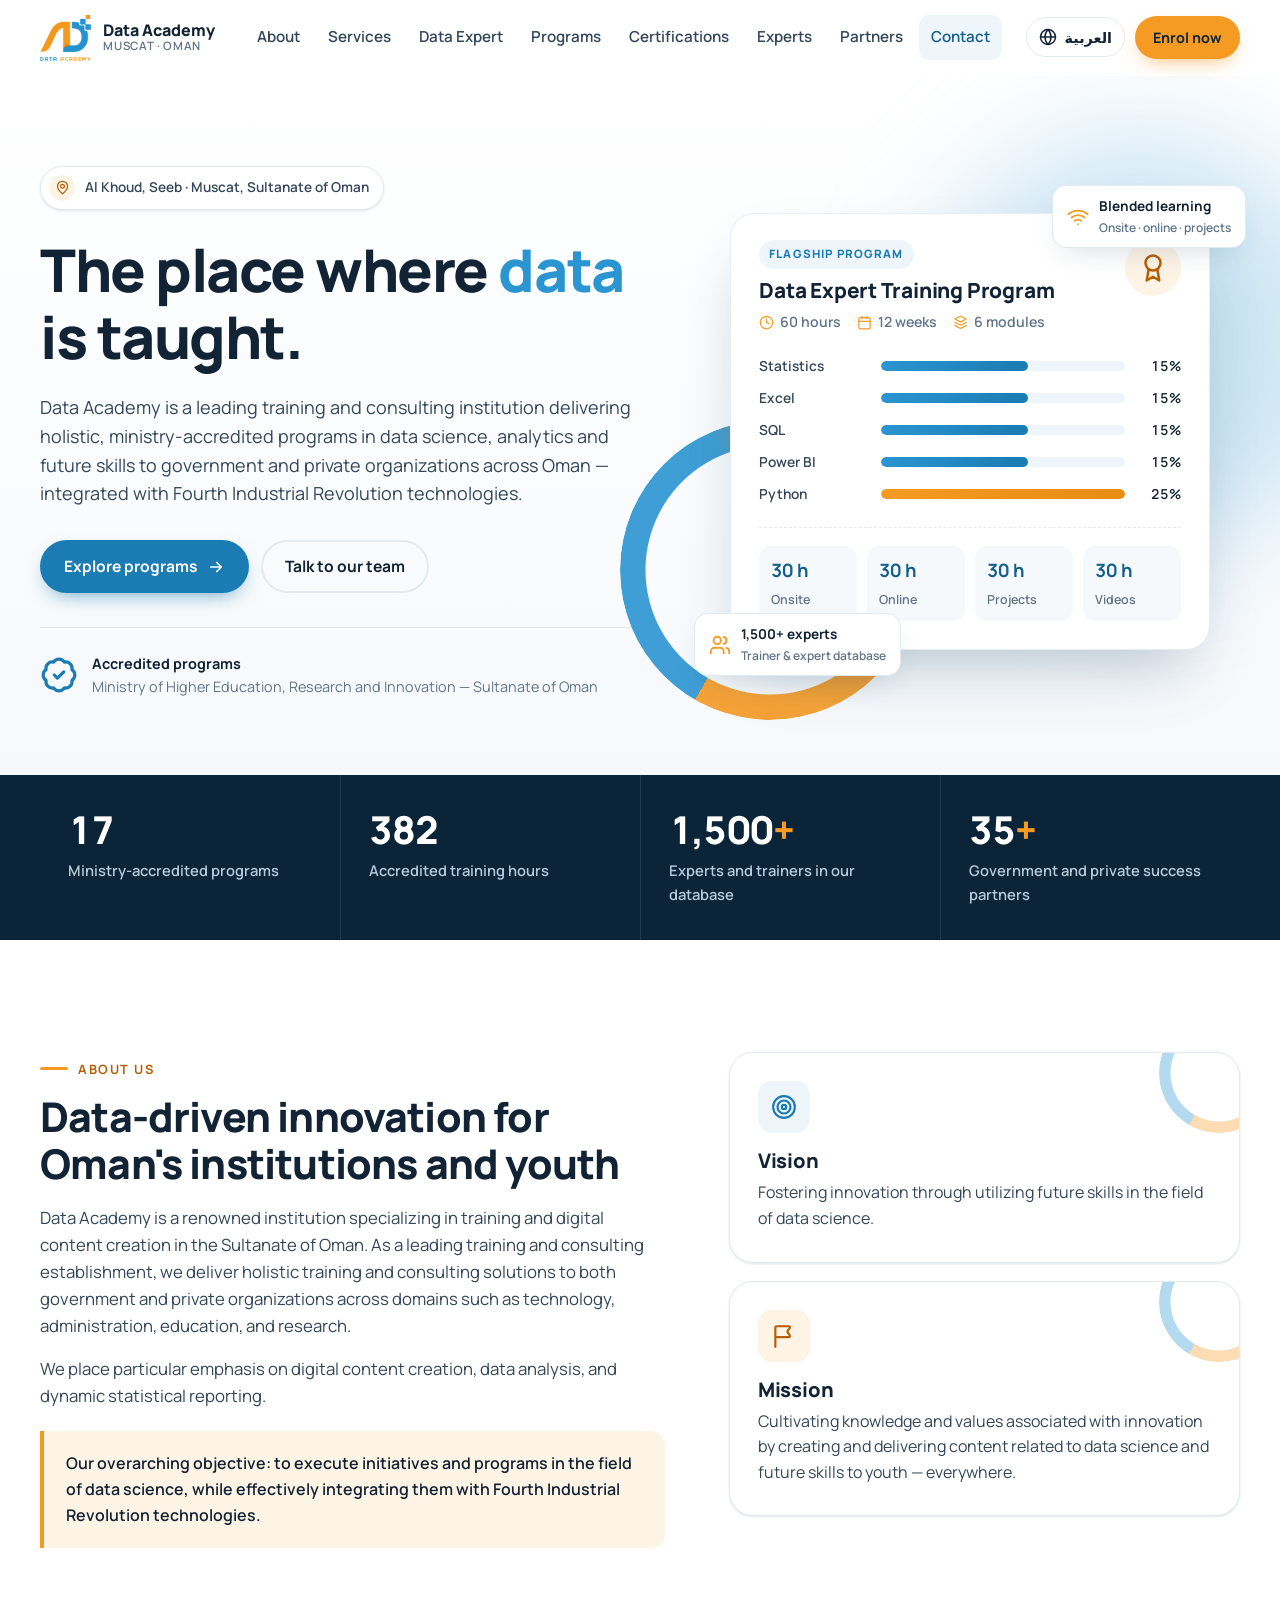
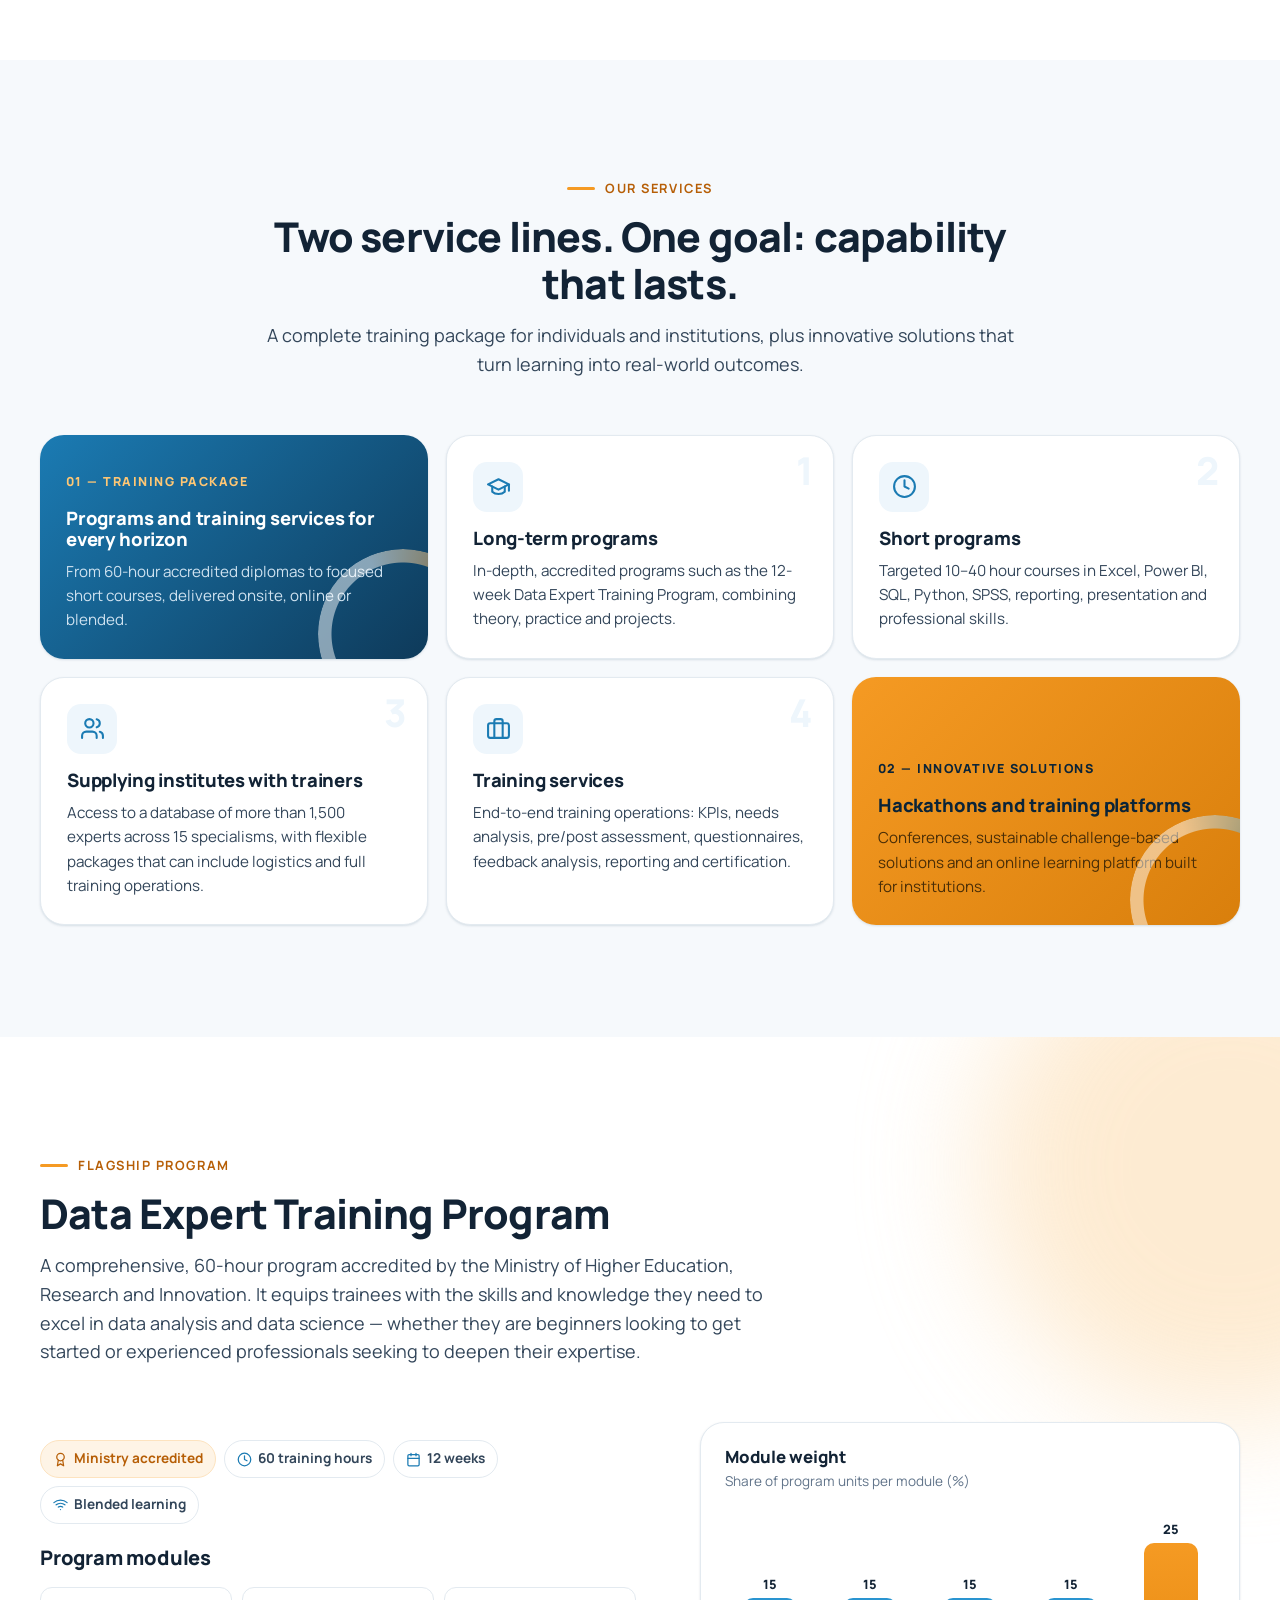
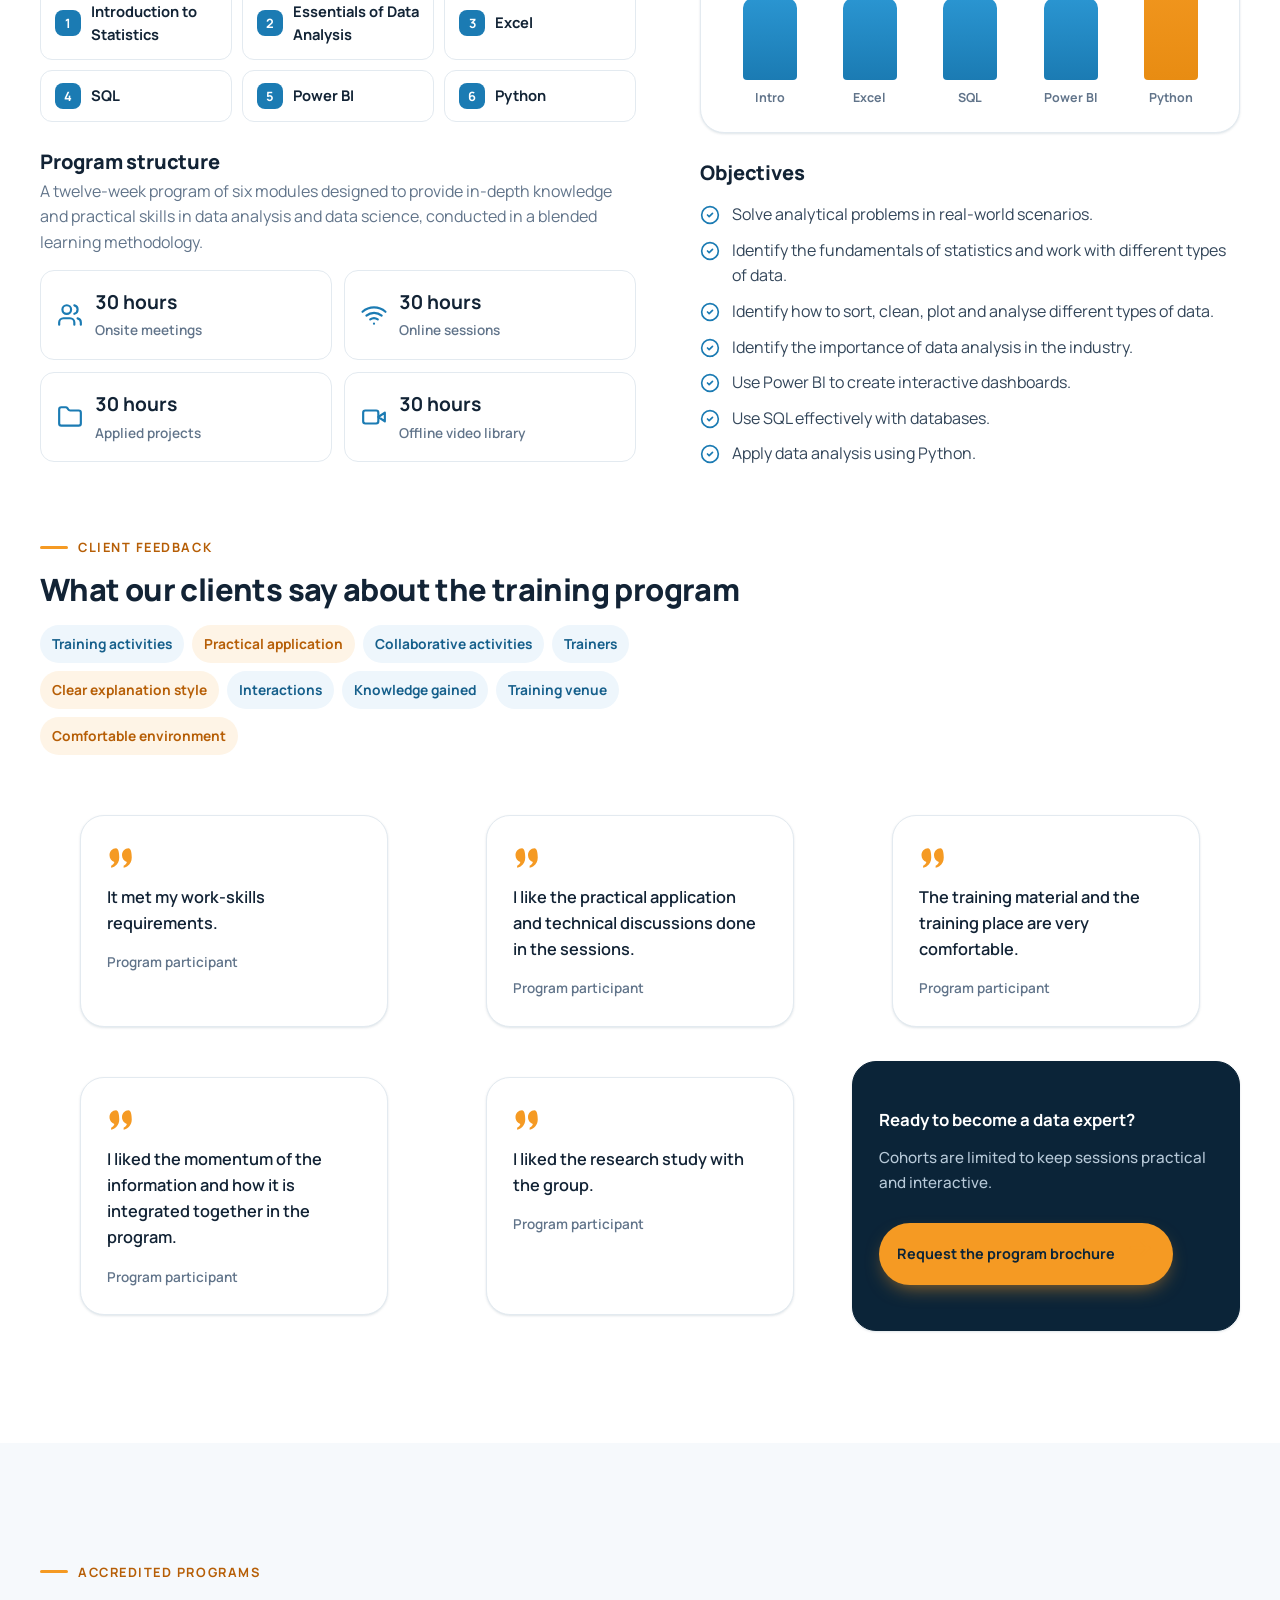
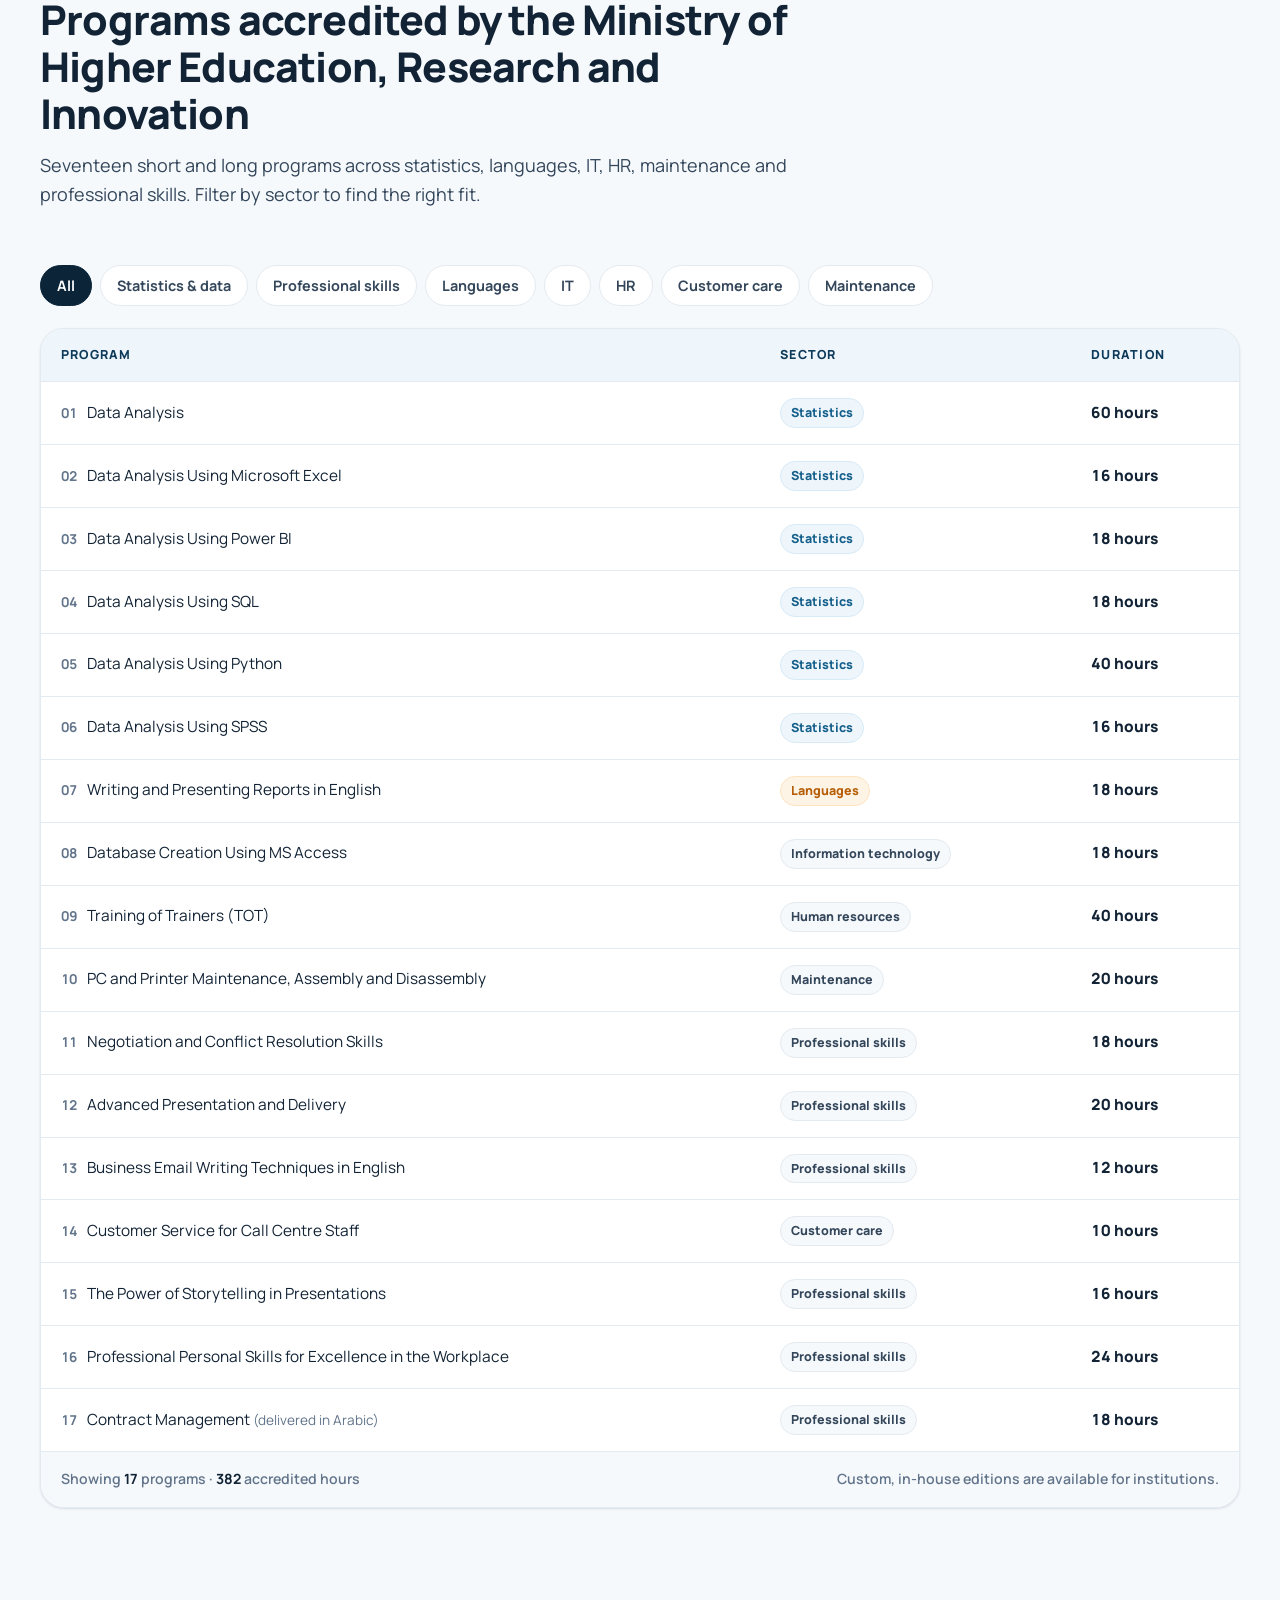
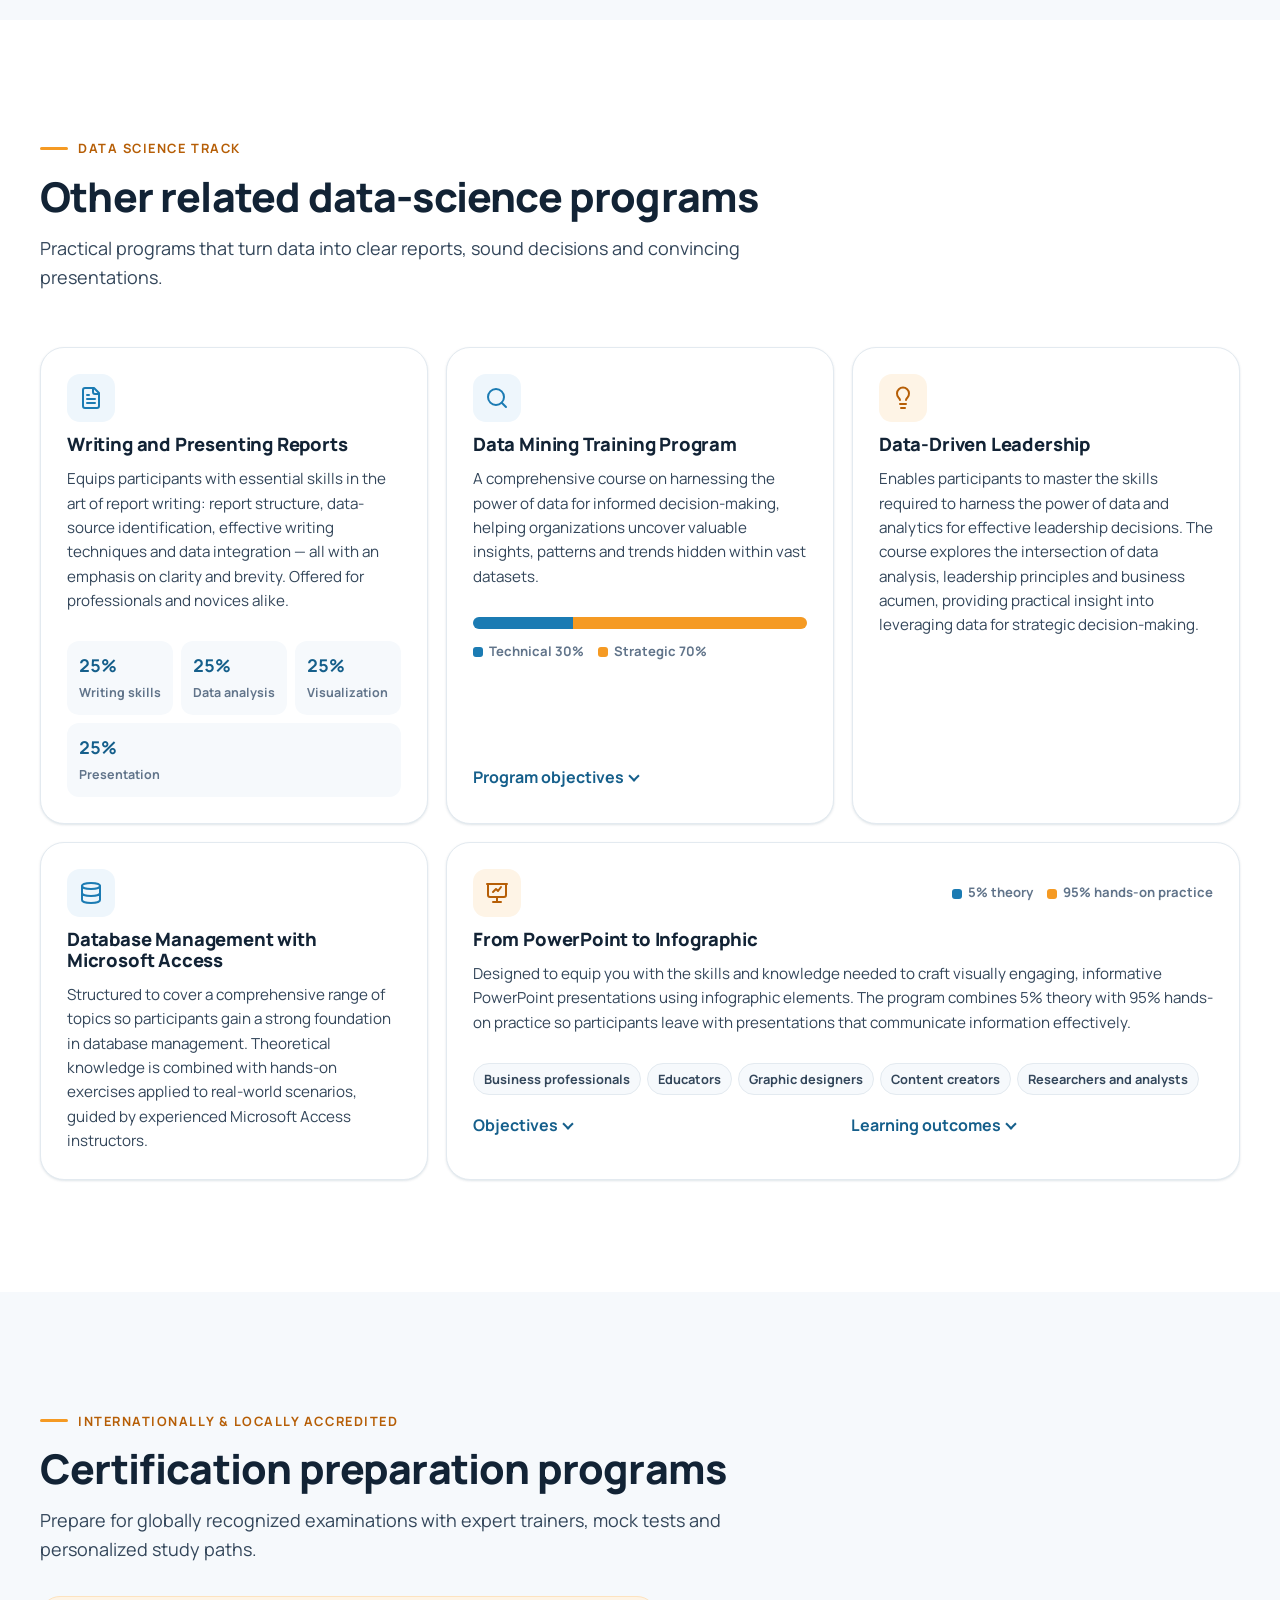
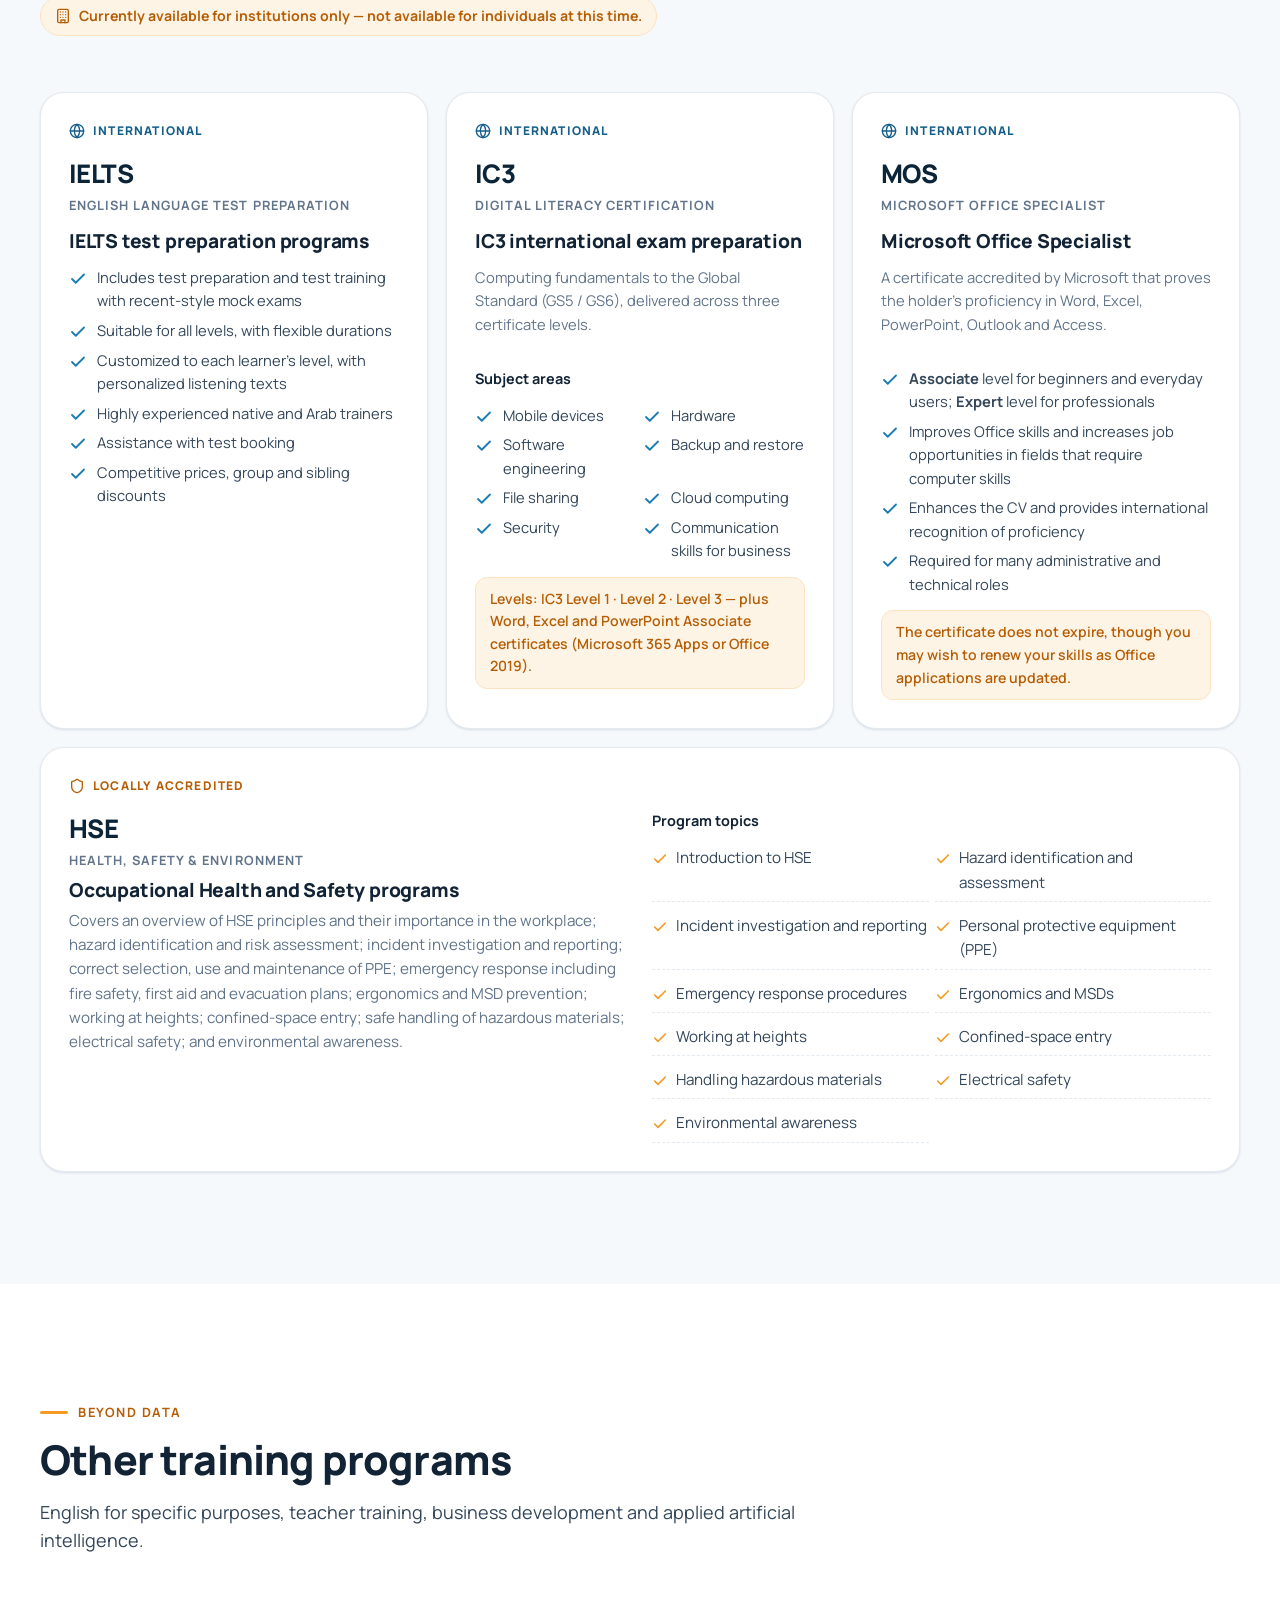
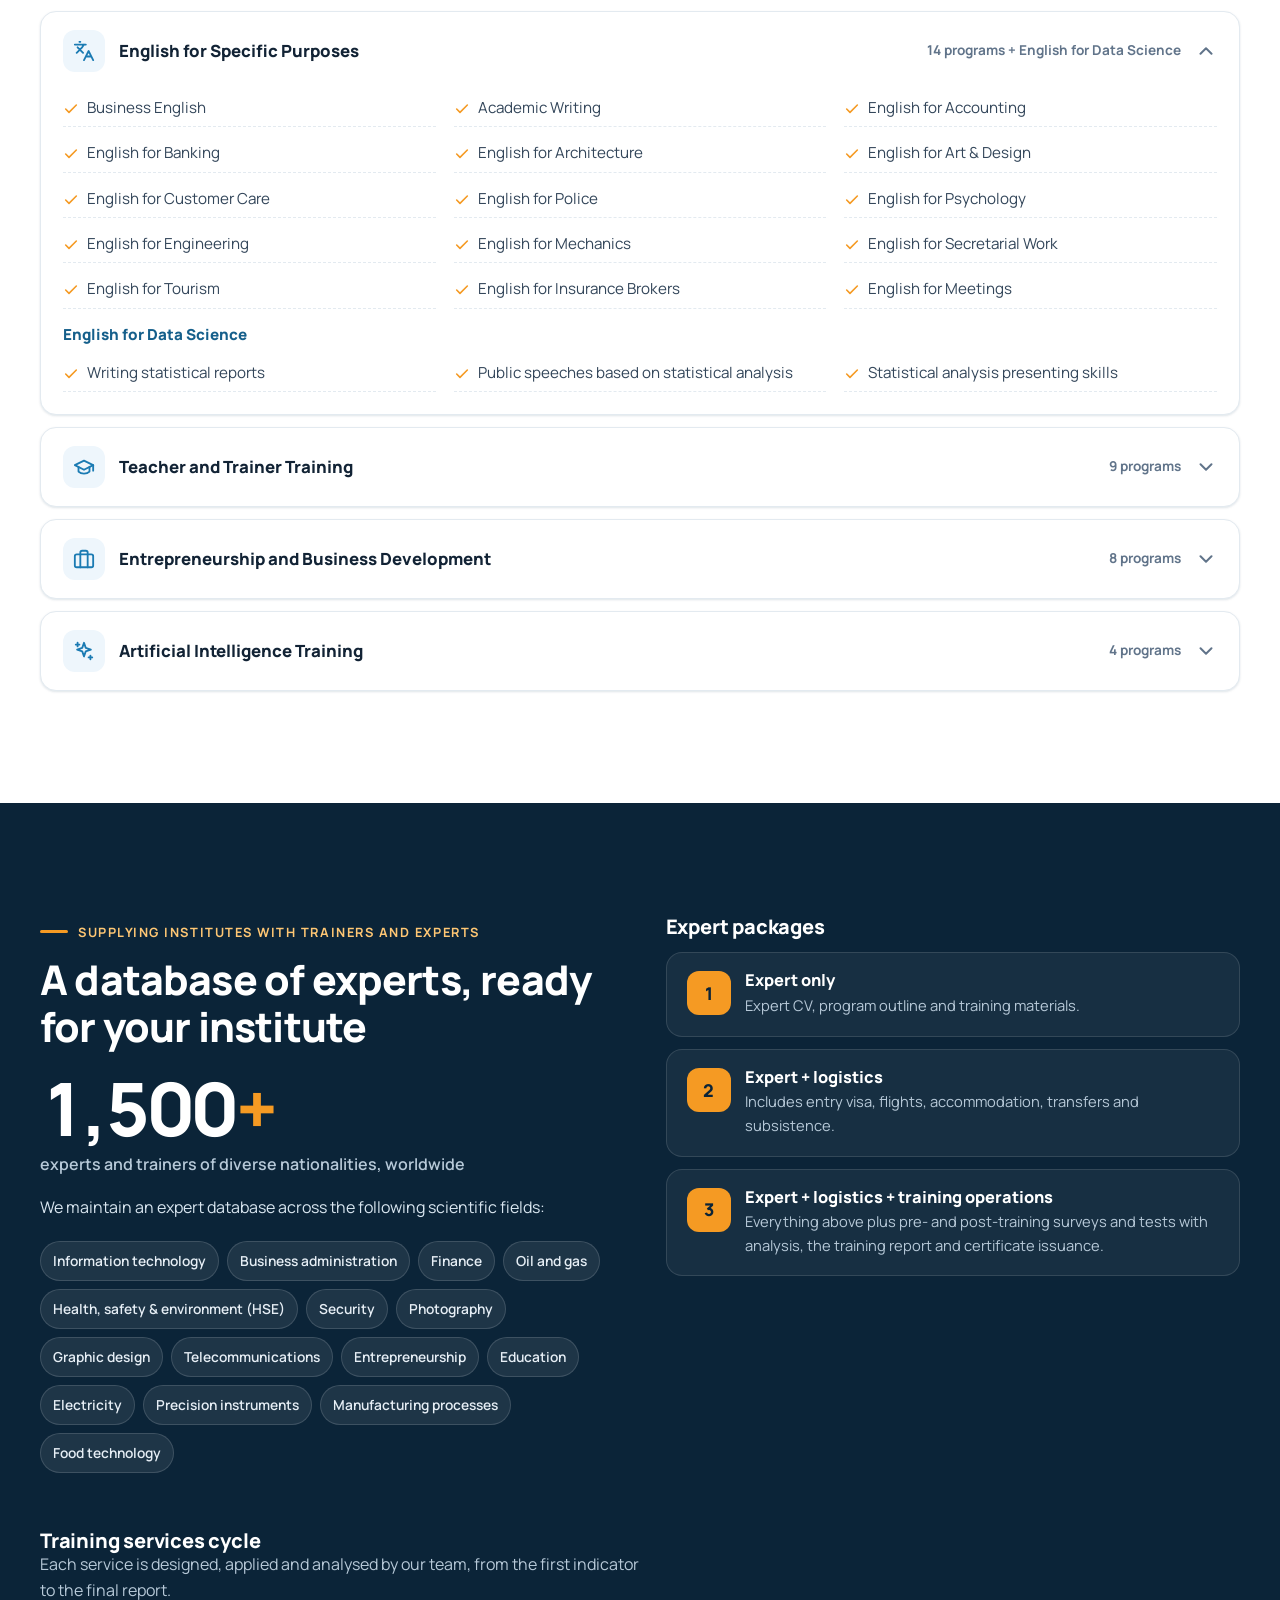
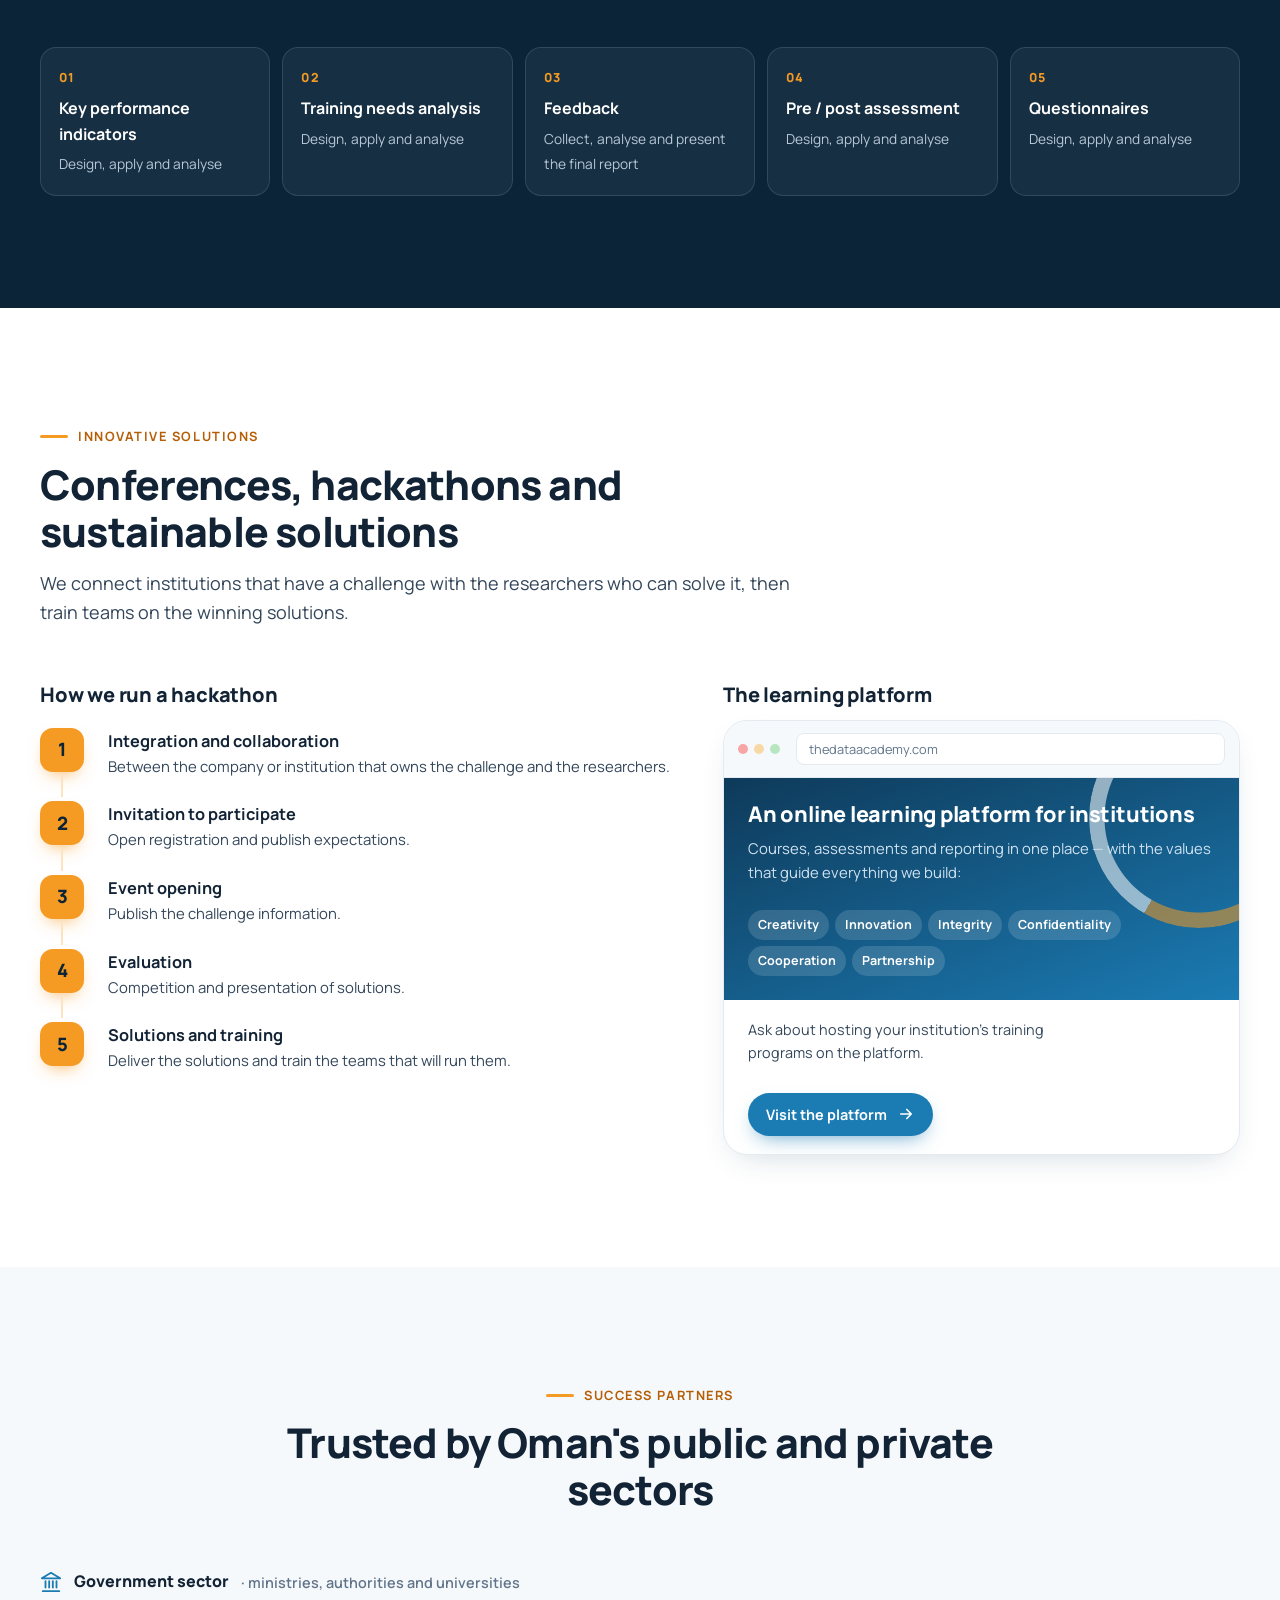
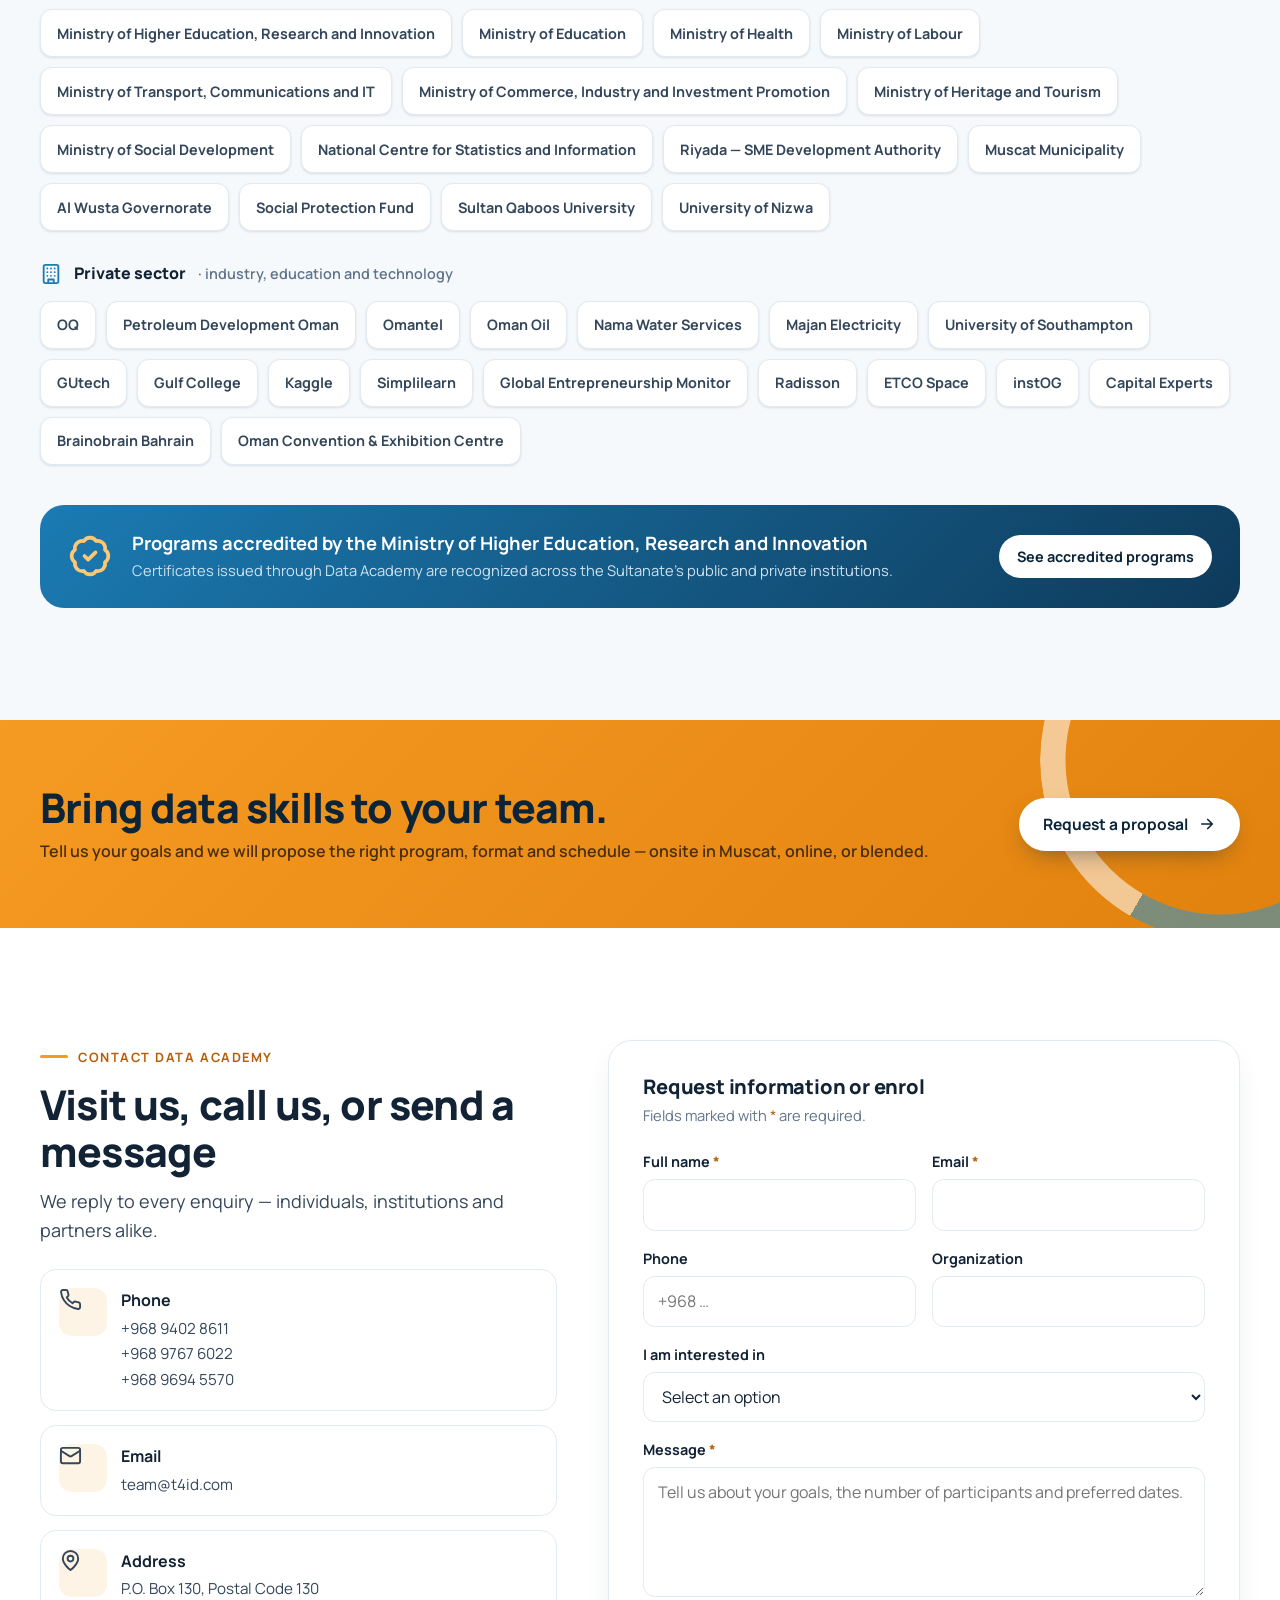
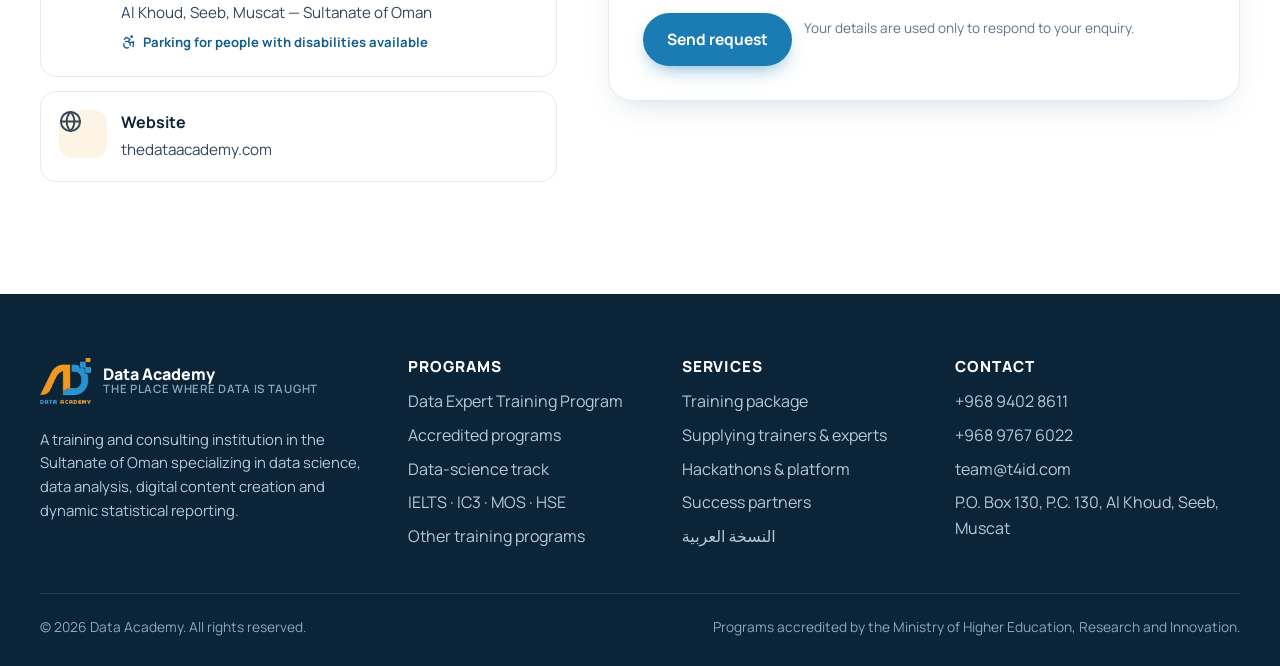
==== commit c6d055bf: "Update contact details, fix hero card placement, add certification notice - Phone: replace +968 7917" ====
--- a/index.html
+++ b/index.html
@@ -5,10 +5,10 @@
   <meta name="viewport" content="width=device-width, initial-scale=1">
   <title>Data Academy | The Place Where Data Is Taught — Muscat, Oman</title>
   <meta name="description" content="Data Academy is a leading training and consulting institution in the Sultanate of Oman offering ministry-accredited data analysis, data science, language, and professional programs, plus IELTS, IC3 and Microsoft Office Specialist preparation.">
-  <link rel="canonical" href="https://thedatacademy.com/">
-  <link rel="alternate" hreflang="en" href="https://thedatacademy.com/">
-  <link rel="alternate" hreflang="ar" href="https://thedatacademy.com/ar/">
-  <link rel="alternate" hreflang="x-default" href="https://thedatacademy.com/">
+  <link rel="canonical" href="https://thedataacademy.com/">
+  <link rel="alternate" hreflang="en" href="https://thedataacademy.com/">
+  <link rel="alternate" hreflang="ar" href="https://thedataacademy.com/ar/">
+  <link rel="alternate" hreflang="x-default" href="https://thedataacademy.com/">
   <meta property="og:type" content="website">
   <meta property="og:title" content="Data Academy — The Place Where Data Is Taught">
   <meta property="og:description" content="Ministry-accredited data analysis and data science training, international certification preparation, expert supply and innovative learning solutions in Oman.">
@@ -26,9 +26,9 @@
     "@context": "https://schema.org",
     "@type": "EducationalOrganization",
     "name": "Data Academy",
-    "url": "https://thedatacademy.com/",
-    "logo": "https://thedatacademy.com/assets/img/logo.png",
-    "email": "team@thedatacademy.com",
+    "url": "https://thedataacademy.com/",
+    "logo": "https://thedataacademy.com/assets/img/logo.png",
+    "email": "team@t4id.com",
     "telephone": "+968 94028611",
     "address": {
       "@type": "PostalAddress",
@@ -503,6 +503,7 @@
       <span class="eyebrow">Internationally &amp; locally accredited</span>
       <h2>Certification preparation programs</h2>
       <p class="lead">Prepare for globally recognized examinations with expert trainers, mock tests and personalized study paths.</p>
+      <span class="section-note"><svg aria-hidden="true"><use href="#i-building"/></svg>Currently available for institutions only — not available for individuals at this time.</span>
     </div>
 
     <div class="cards">
@@ -731,7 +732,7 @@
       <div class="reveal" data-delay="1">
         <h3 style="margin-bottom:14px">The learning platform</h3>
         <div class="platform">
-          <div class="platform__chrome"><i></i><i></i><i></i><span class="platform__url">thedatacademy.com</span></div>
+          <div class="platform__chrome"><i></i><i></i><i></i><span class="platform__url">thedataacademy.com</span></div>
           <div class="platform__body">
             <span class="ring" aria-hidden="true"></span>
             <h3>An online learning platform for institutions</h3>
@@ -740,7 +741,7 @@
           </div>
           <div class="platform__foot">
             <p>Ask about hosting your institution's training programs on the platform.</p>
-            <a class="btn btn--primary btn--sm" href="https://thedatacademy.com/" target="_blank" rel="noopener">Visit the platform <svg class="icon-arrow" aria-hidden="true"><use href="#i-arrow"/></svg></a>
+            <a class="btn btn--primary btn--sm" href="https://thedataacademy.com/" target="_blank" rel="noopener">Visit the platform <svg class="icon-arrow" aria-hidden="true"><use href="#i-arrow"/></svg></a>
           </div>
         </div>
       </div>
@@ -817,14 +818,13 @@
           <div><strong>Phone</strong>
             <a href="tel:+96894028611">+968 9402 8611</a><br>
             <a href="tel:+96897676022">+968 9767 6022</a><br>
-            <a href="tel:+96879178300">+968 7917 8300</a>
+            <a href="tel:+96896945570">+968 9694 5570</a>
           </div>
         </div>
         <div class="contact-item">
           <span class="contact-item__icon"><svg aria-hidden="true"><use href="#i-mail"/></svg></span>
           <div><strong>Email</strong>
-            <a href="mailto:team@thedatacademy.com">team@thedatacademy.com</a><br>
-            <a href="mailto:data.academy20@gmail.com">data.academy20@gmail.com</a>
+            <a href="mailto:team@t4id.com">team@t4id.com</a>
           </div>
         </div>
         <div class="contact-item">
@@ -837,13 +837,13 @@
         </div>
         <div class="contact-item">
           <span class="contact-item__icon"><svg aria-hidden="true"><use href="#i-globe"/></svg></span>
-          <div><strong>Website</strong><a href="https://thedatacademy.com/" target="_blank" rel="noopener">https://thedatacademy.com/</a></div>
+          <div><strong>Website</strong><a href="https://thedataacademy.com/" target="_blank" rel="noopener">thedataacademy.com</a></div>
         </div>
       </div>
     </div>
 
     <form class="form reveal" data-delay="1" id="contact-form" action="contact.php" method="post" novalidate
-          data-messages='{"success":"Thank you. Your request has been received; our team will contact you shortly.","error":"We could not send your request right now. Please email team@thedatacademy.com or call +968 9402 8611."}'>
+          data-messages='{"success":"Thank you. Your request has been received; our team will contact you shortly.","error":"We could not send your request right now. Please email team@t4id.com or call +968 9402 8611."}'>
       <h3>Request information or enrol</h3>
       <p class="muted">Fields marked with <span style="color:var(--orange-700)">*</span> are required.</p>
       <div class="form__row">
@@ -934,7 +934,7 @@
         <ul>
           <li><a class="ltr" href="tel:+96894028611">+968 9402 8611</a></li>
           <li><a class="ltr" href="tel:+96897676022">+968 9767 6022</a></li>
-          <li><a class="ltr" href="mailto:team@thedatacademy.com">team@thedatacademy.com</a></li>
+          <li><a class="ltr" href="mailto:team@t4id.com">team@t4id.com</a></li>
           <li>P.O. Box 130, P.C. 130, Al Khoud, Seeb, Muscat</li>
         </ul>
       </div>
--- a/assets/css/style.css
+++ b/assets/css/style.css
@@ -104,6 +104,8 @@
 .eyebrow::before { content: ""; width: 28px; height: 3px; border-radius: 3px; background: var(--orange-500); }
 .section--navy .eyebrow { color: #ffc774; }
 .section-head p { margin-top: 14px; }
+.section-note { display: inline-flex; align-items: center; gap: 8px; margin-top: 16px; padding: 8px 14px; border-radius: 999px; background: var(--orange-50); border: 1px solid var(--orange-100); color: var(--orange-700); font-size: .88rem; font-weight: 700; }
+.section-note svg { width: 16px; height: 16px; flex: none; }
 
 /* ---------- Buttons ---------- */
 .btn {
@@ -203,12 +205,12 @@
 .hero__trust svg { width: 38px; height: 38px; color: var(--blue-600); flex: none; }
 .hero__trust strong { color: var(--ink); display: block; }
 
-.hero__visual { position: relative; min-height: 460px; }
-.hero__visual .ring { --ring-w: 26px; width: 300px; height: 300px; inset-inline-start: -90px; top: 30px; opacity: .9; }
-.hero__visual .blob { width: 420px; height: 420px; inset-inline-end: -120px; top: -60px; background: var(--blue-200); }
+.hero__visual { position: relative; width: 100%; max-width: 480px; margin-inline: auto; }
+.hero__visual .ring { --ring-w: 26px; width: 300px; height: 300px; inset-inline-start: -110px; bottom: -70px; opacity: .9; z-index: 1; }
+.hero__visual .blob { width: 420px; height: 420px; inset-inline-end: -140px; top: -80px; background: var(--blue-200); }
 .hero-card {
   position: relative; z-index: 2; background: #fff; border-radius: var(--radius-lg); padding: 26px 28px 28px;
-  box-shadow: var(--shadow-lg); border: 1px solid rgba(227, 234, 240, .8); max-width: 480px; margin-inline-start: auto;
+  box-shadow: var(--shadow-lg); border: 1px solid rgba(227, 234, 240, .8);
 }
 .hero-card__head { display: flex; justify-content: space-between; align-items: flex-start; gap: 12px; }
 .hero-card__tag { display: inline-block; font-size: .72rem; font-weight: 800; letter-spacing: .1em; text-transform: uppercase; color: var(--blue-600); background: var(--blue-50); padding: 5px 10px; border-radius: 999px; }
@@ -238,13 +240,12 @@
 }
 .float-badge svg { width: 22px; height: 22px; color: var(--orange-500); }
 .float-badge small { display: block; font-weight: 600; color: var(--muted); font-size: .75rem; }
-.float-badge--a { inset-inline-start: -12px; bottom: -22px; }
-.float-badge--b { inset-inline-end: -28px; top: -30px; }
+.float-badge--a { inset-inline-start: -36px; bottom: -26px; }
+.float-badge--b { inset-inline-end: -36px; top: -28px; }
 
 @media (max-width: 960px) {
   .hero__grid { grid-template-columns: 1fr; }
-  .hero__visual { min-height: 0; margin-top: 12px; }
-  .hero-card { margin-inline: auto; }
+  .hero__visual { margin-top: 12px; }
   .hero__visual .ring { display: none; }
   .float-badge--b { top: -16px; inset-inline-end: 0; }
   .float-badge--a { bottom: -22px; inset-inline-start: 0; }
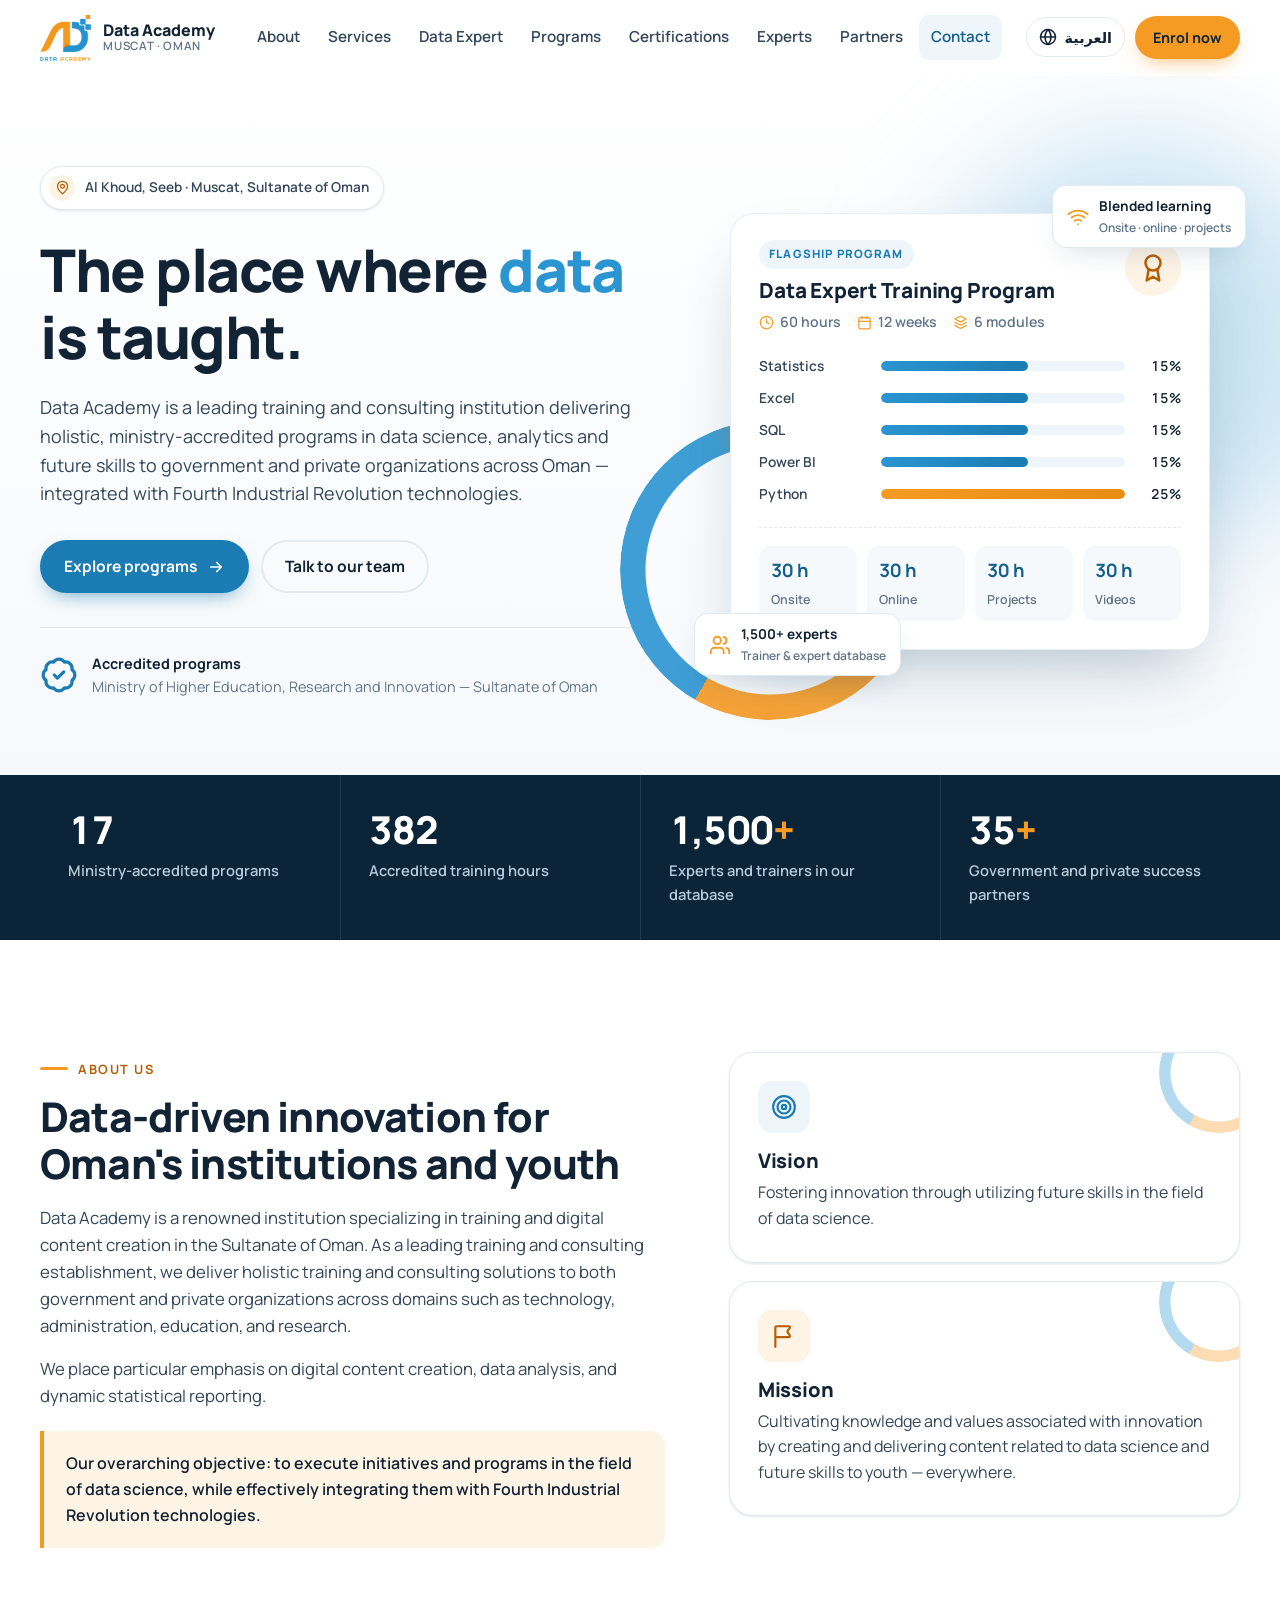
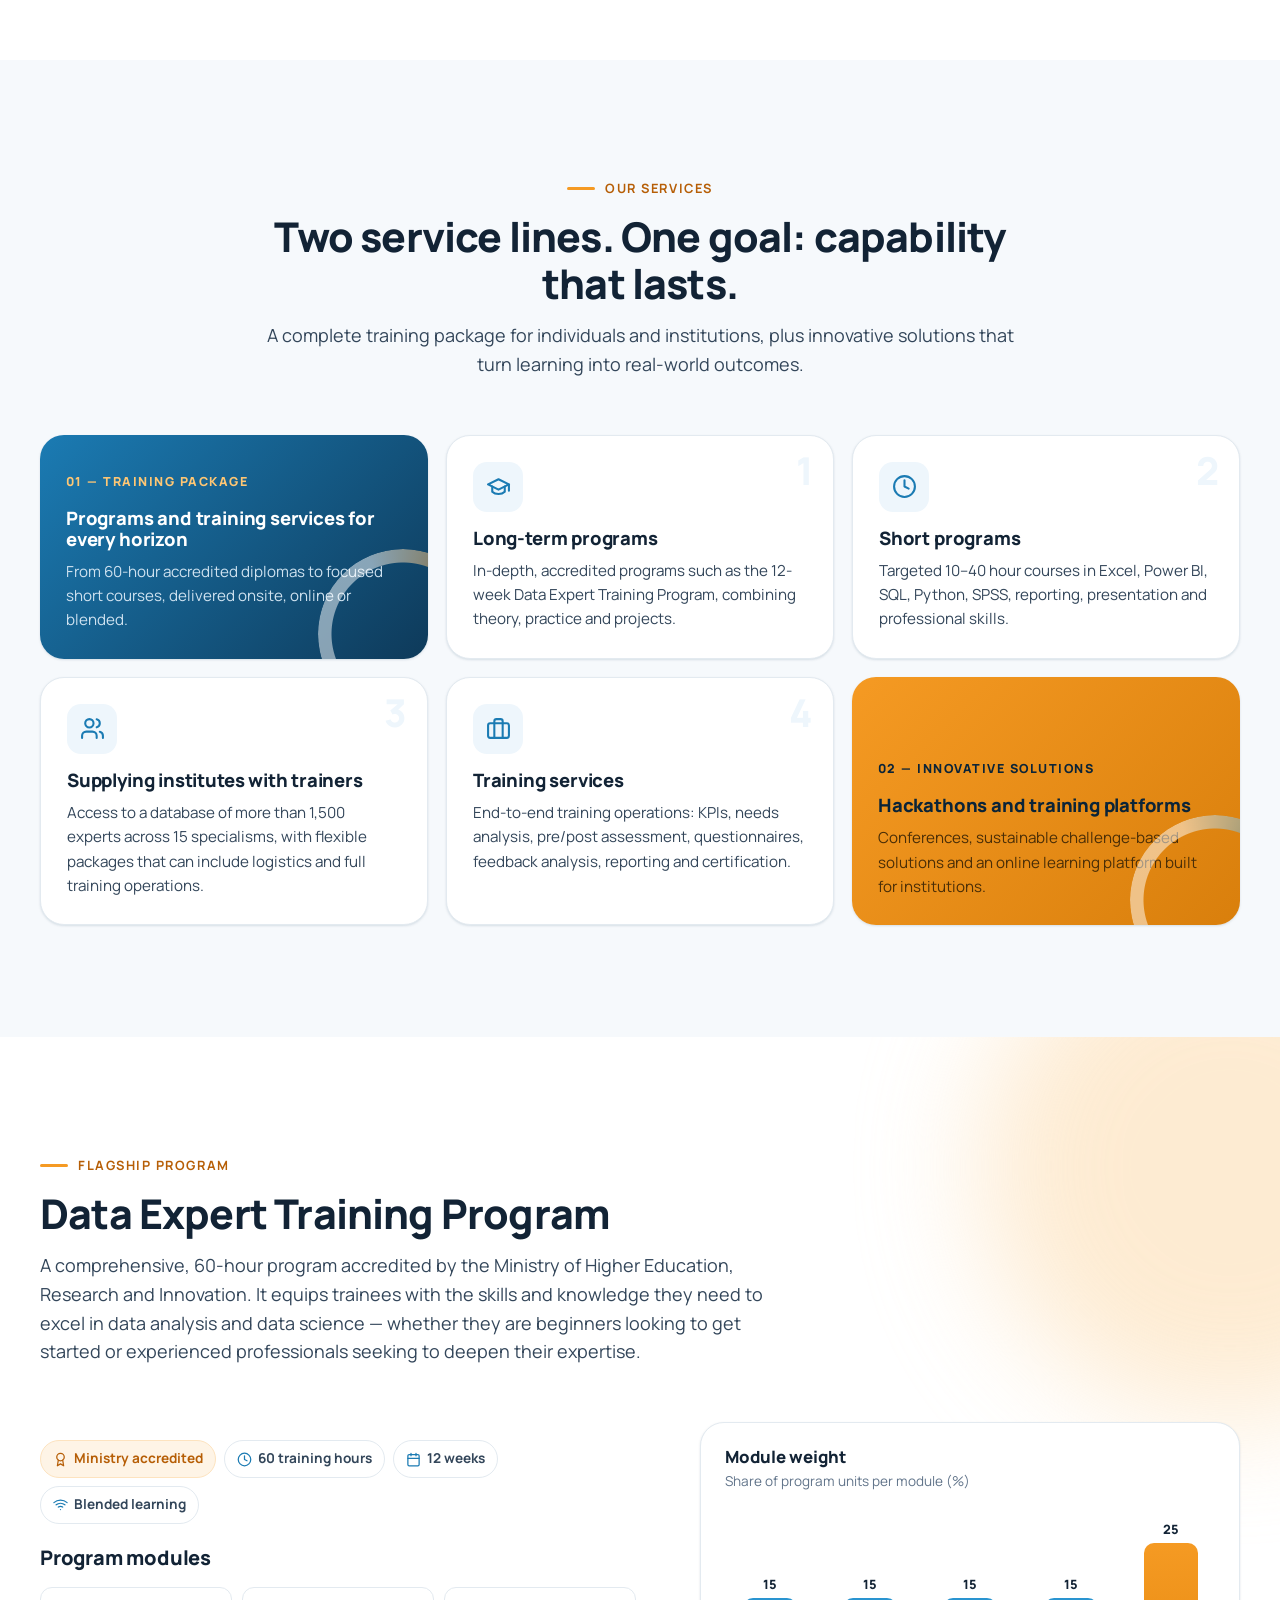
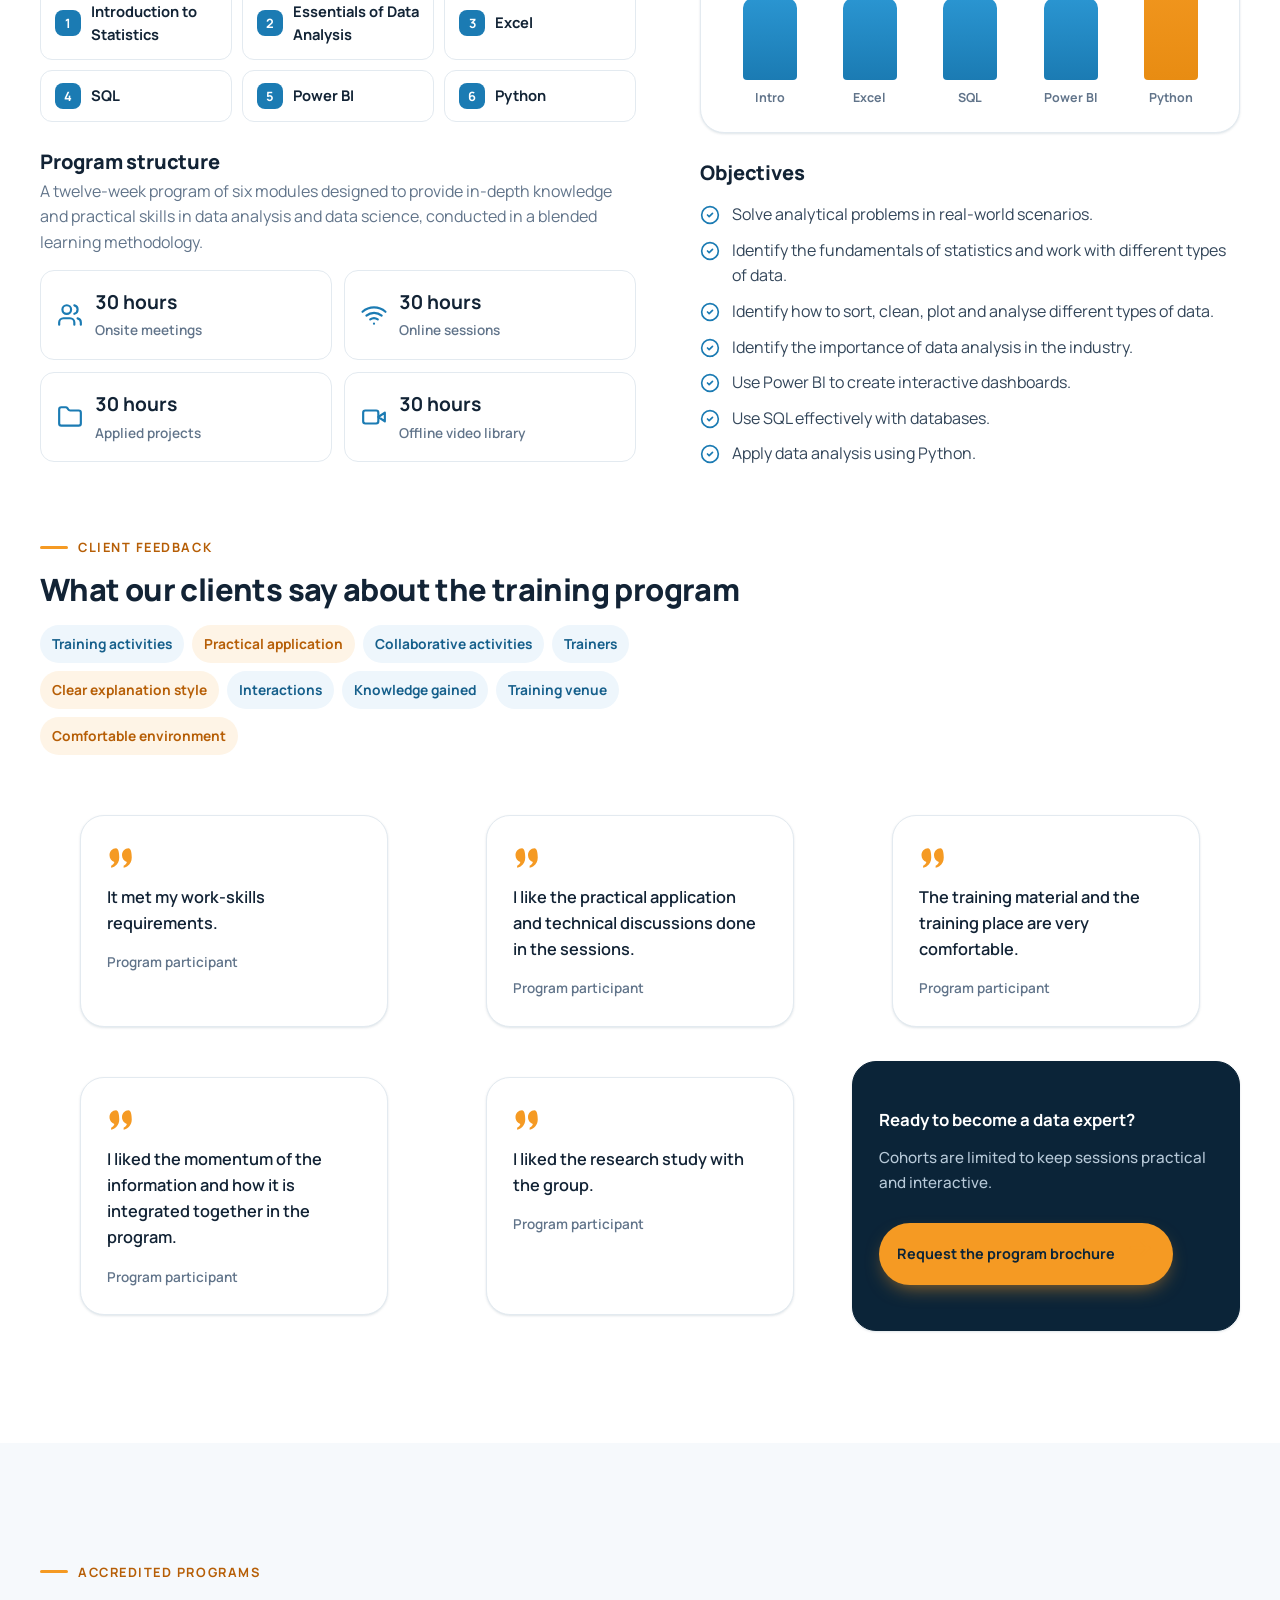
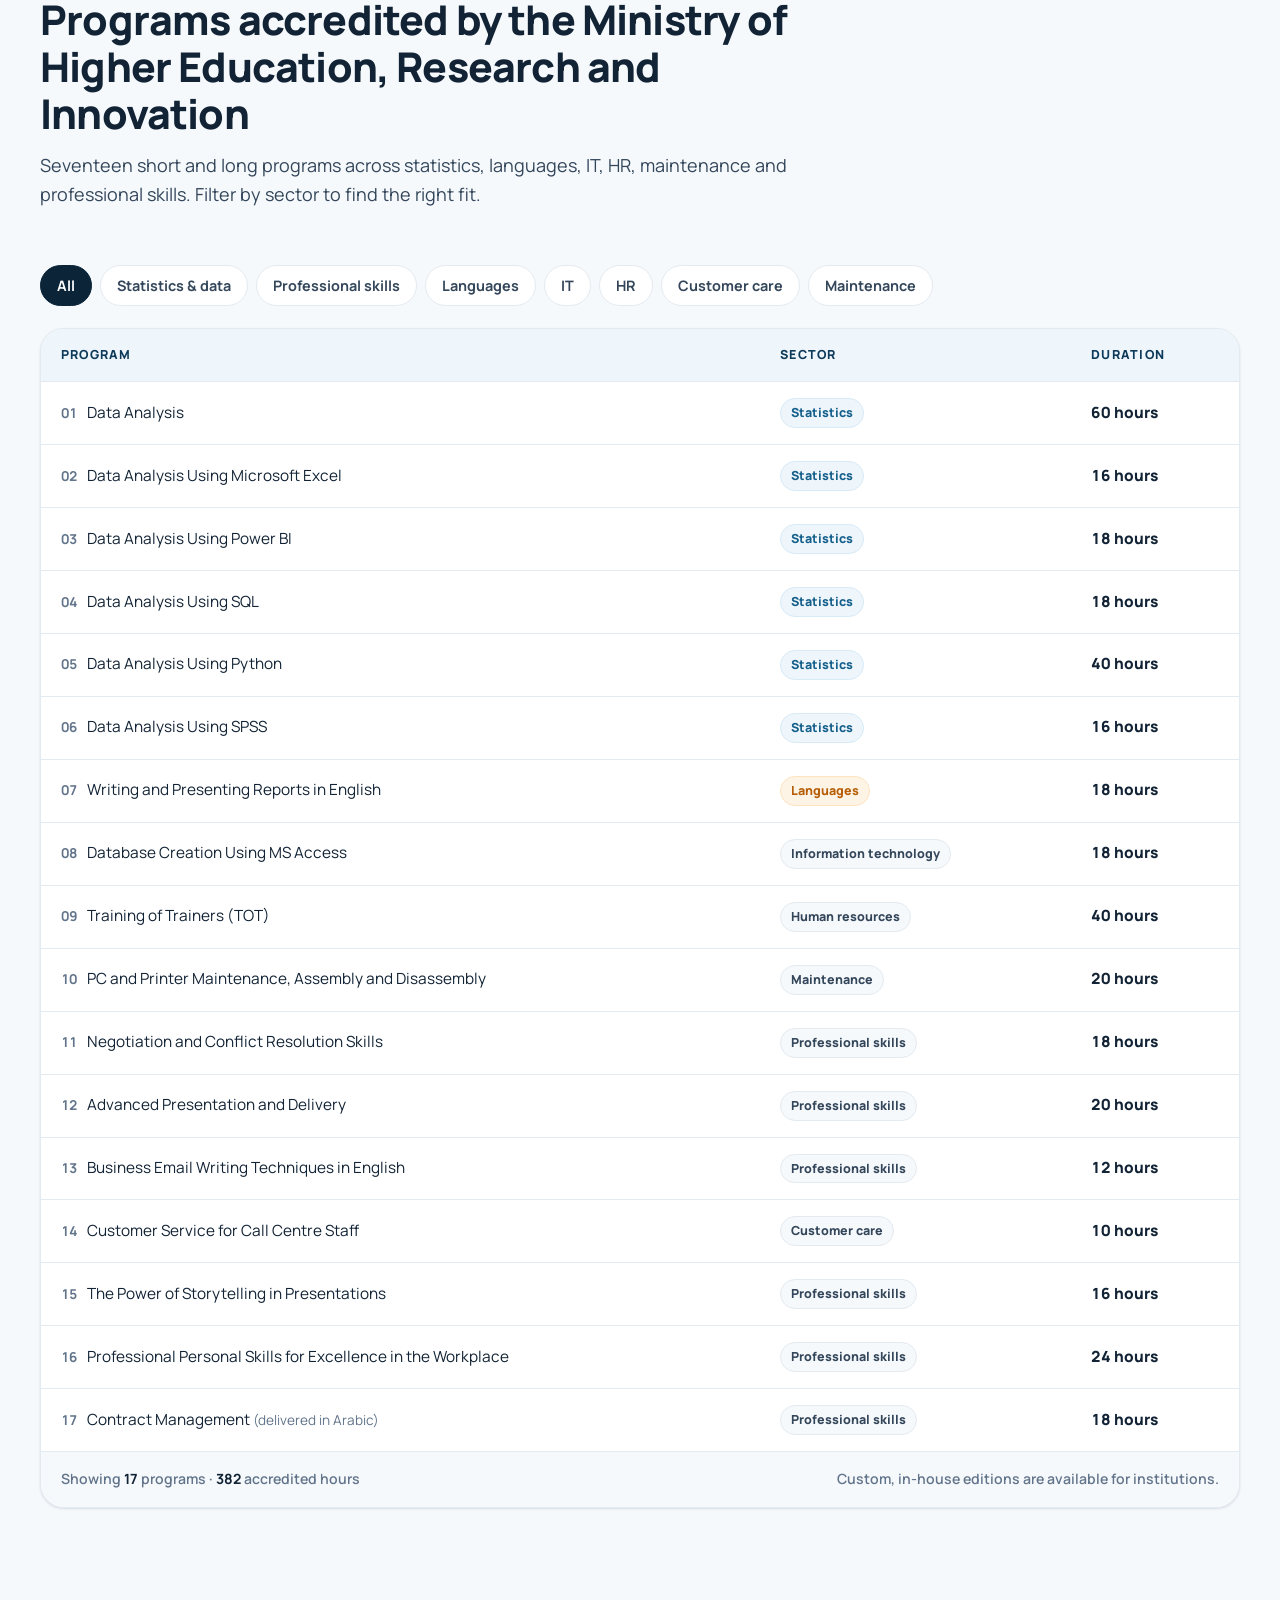
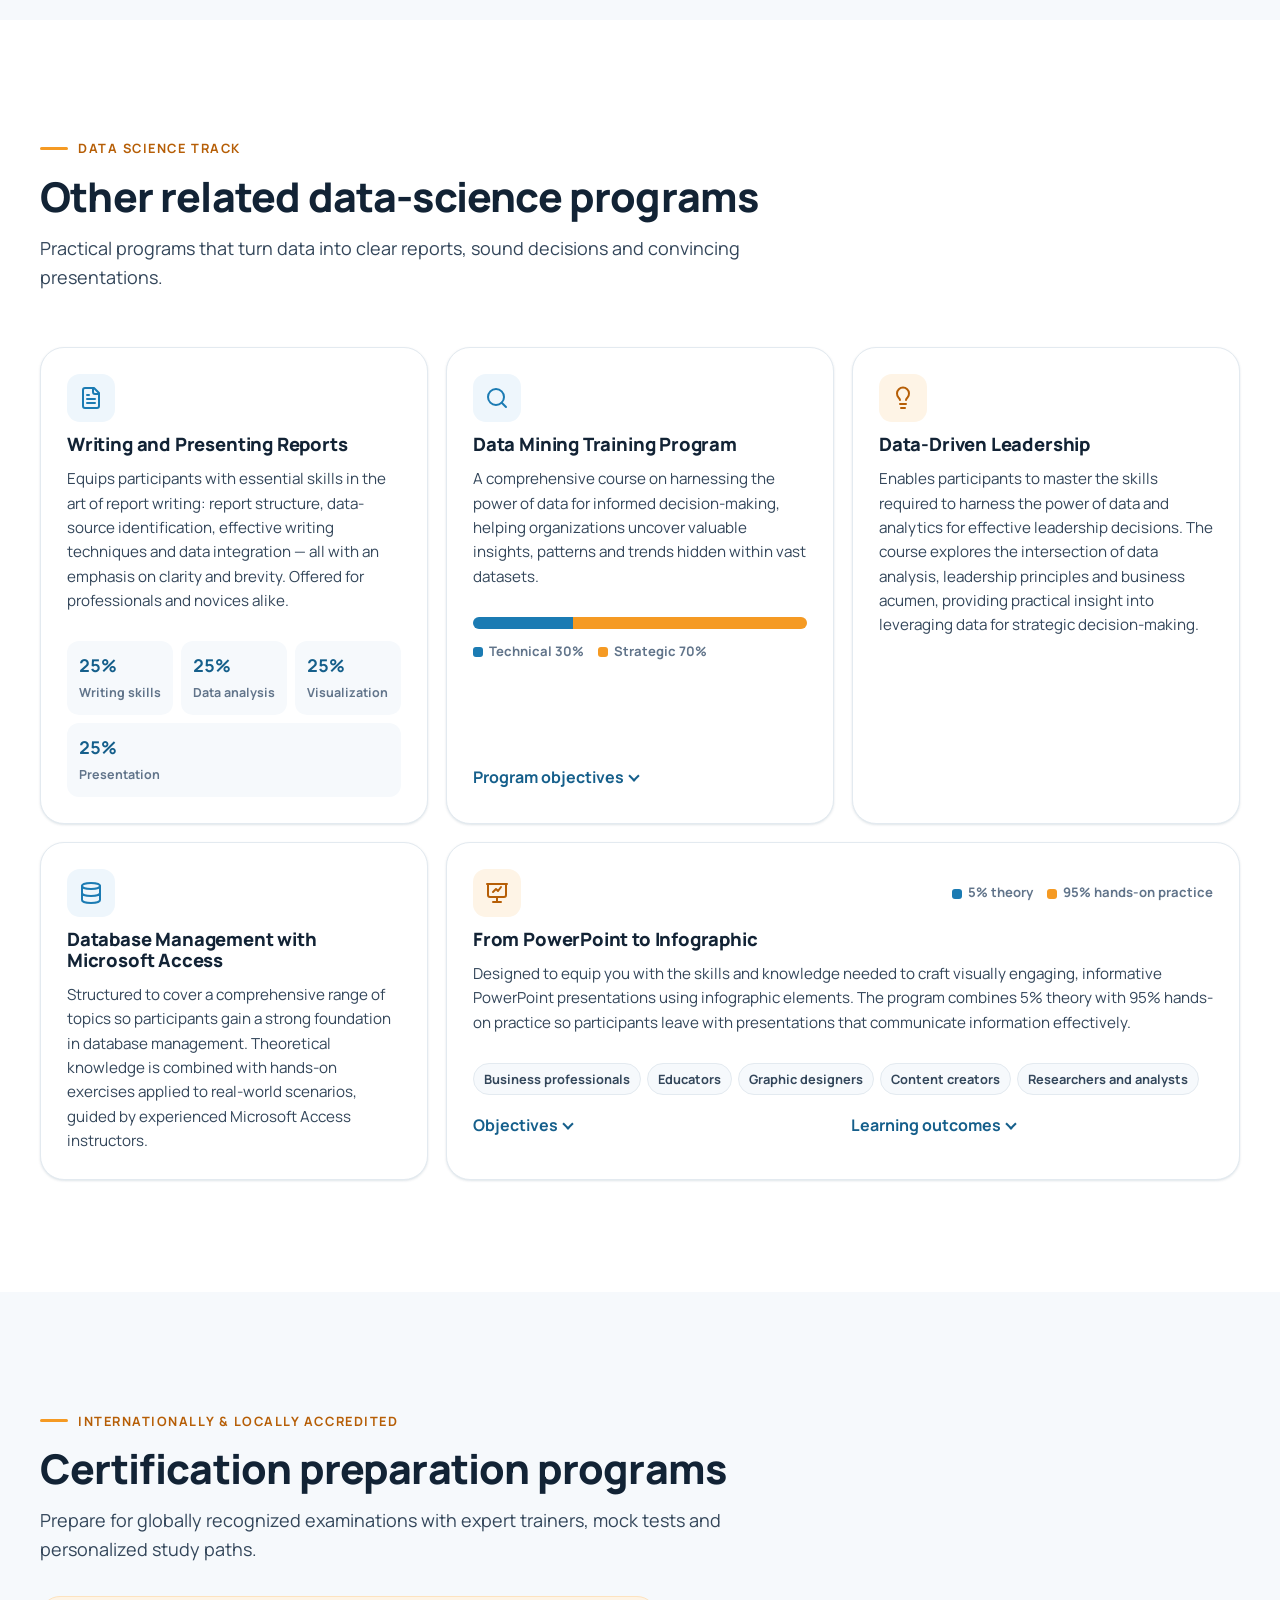
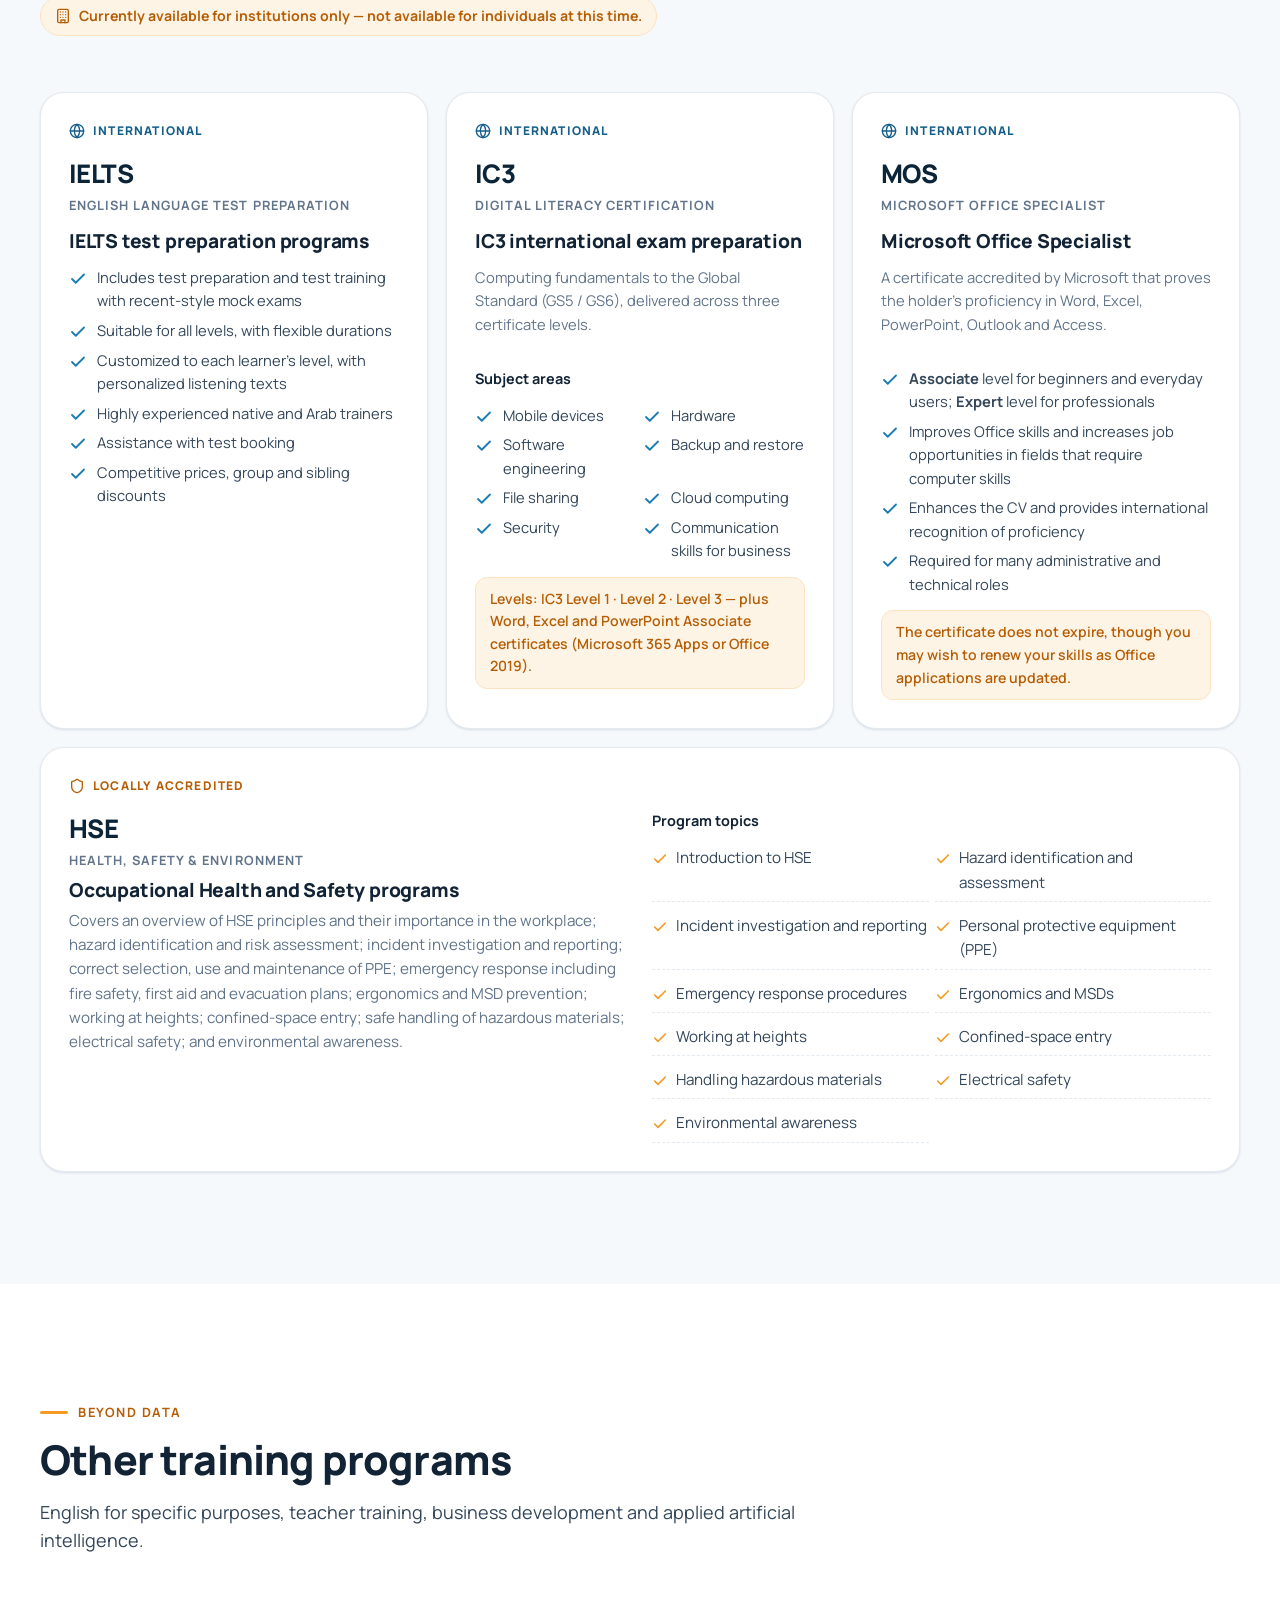
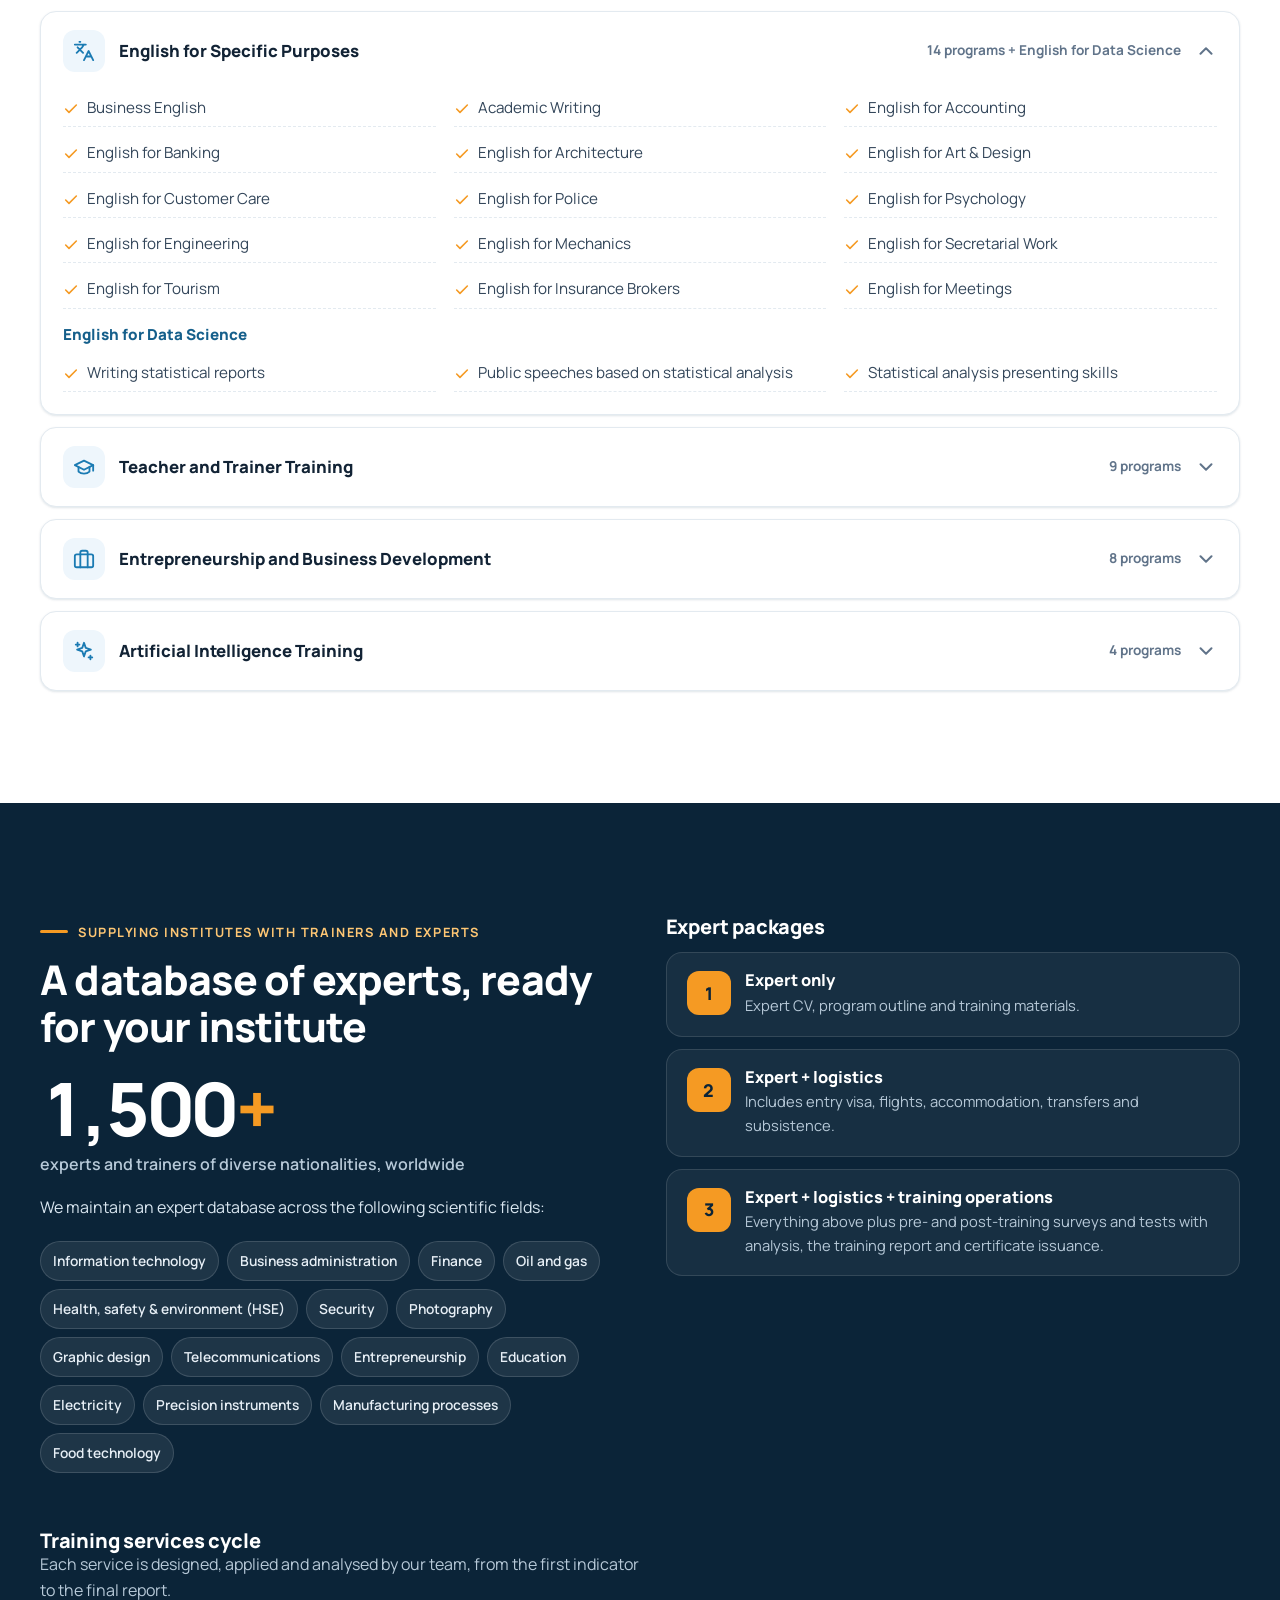
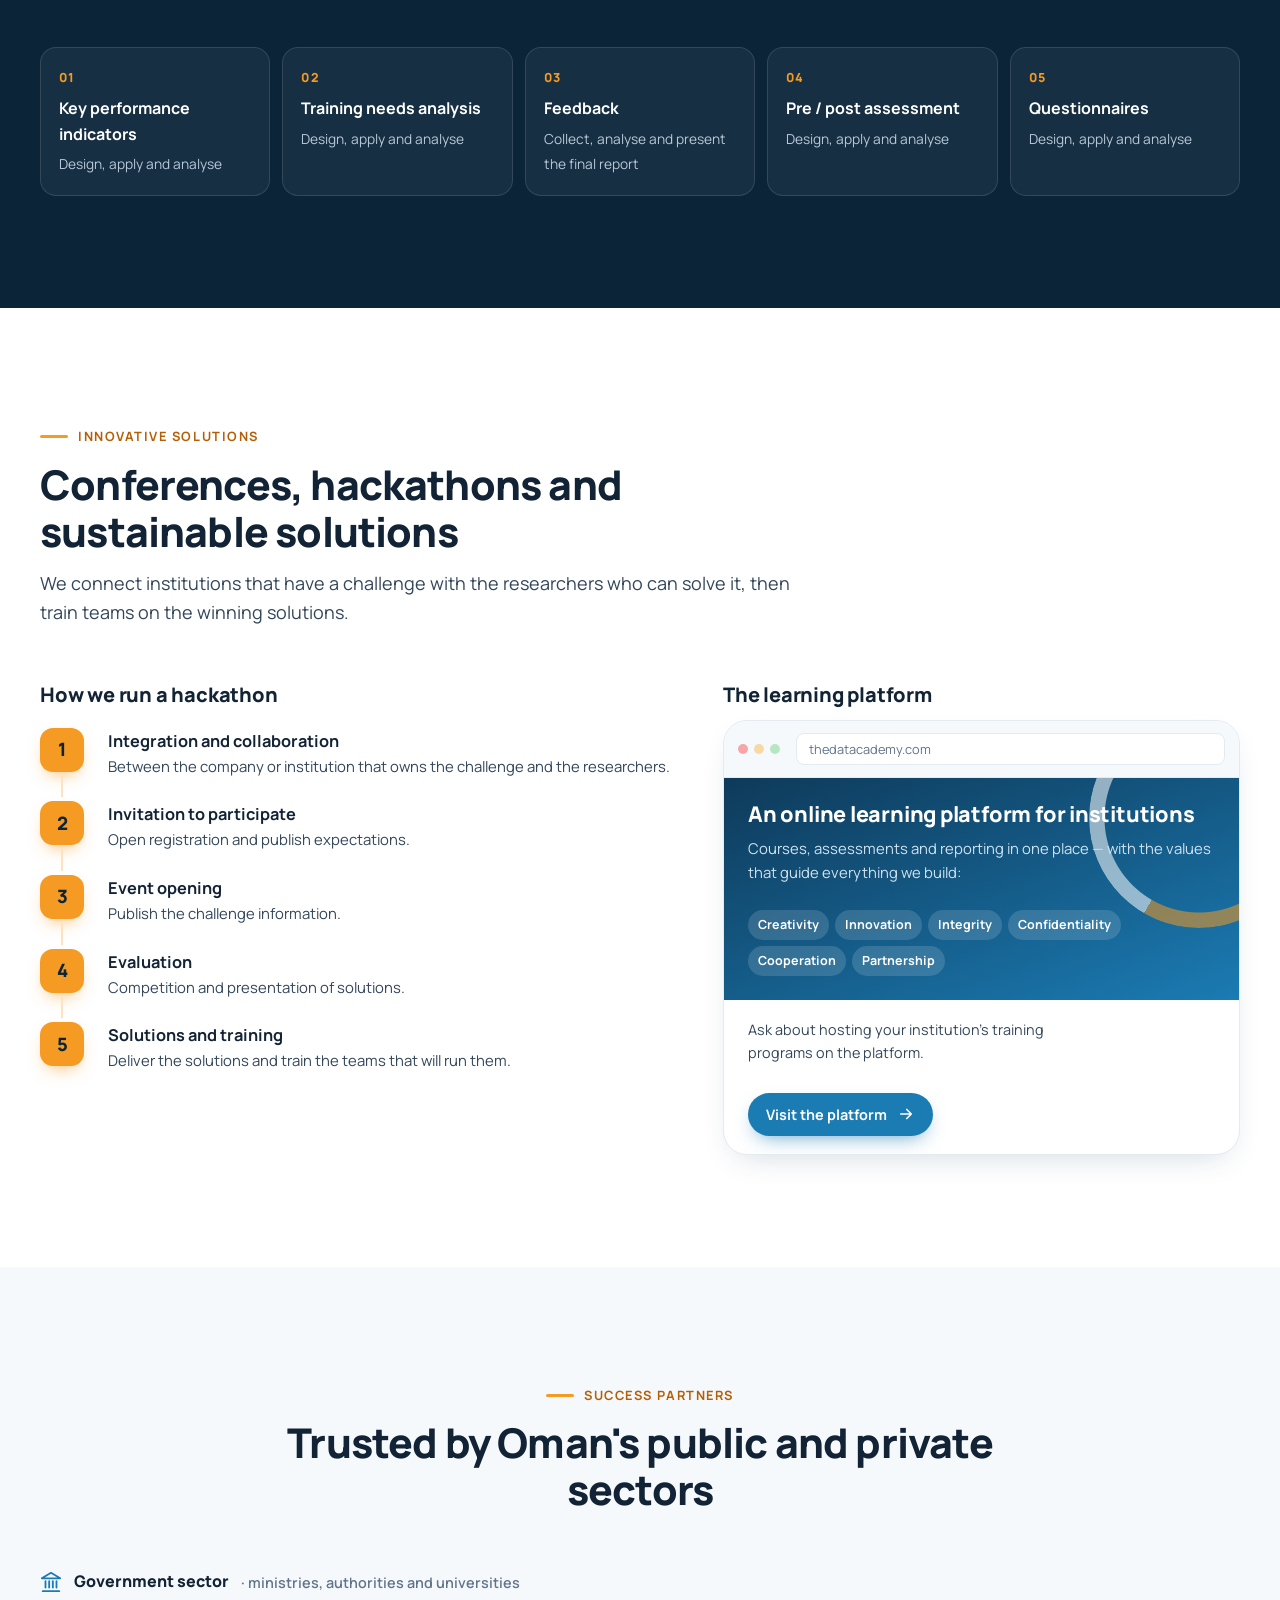
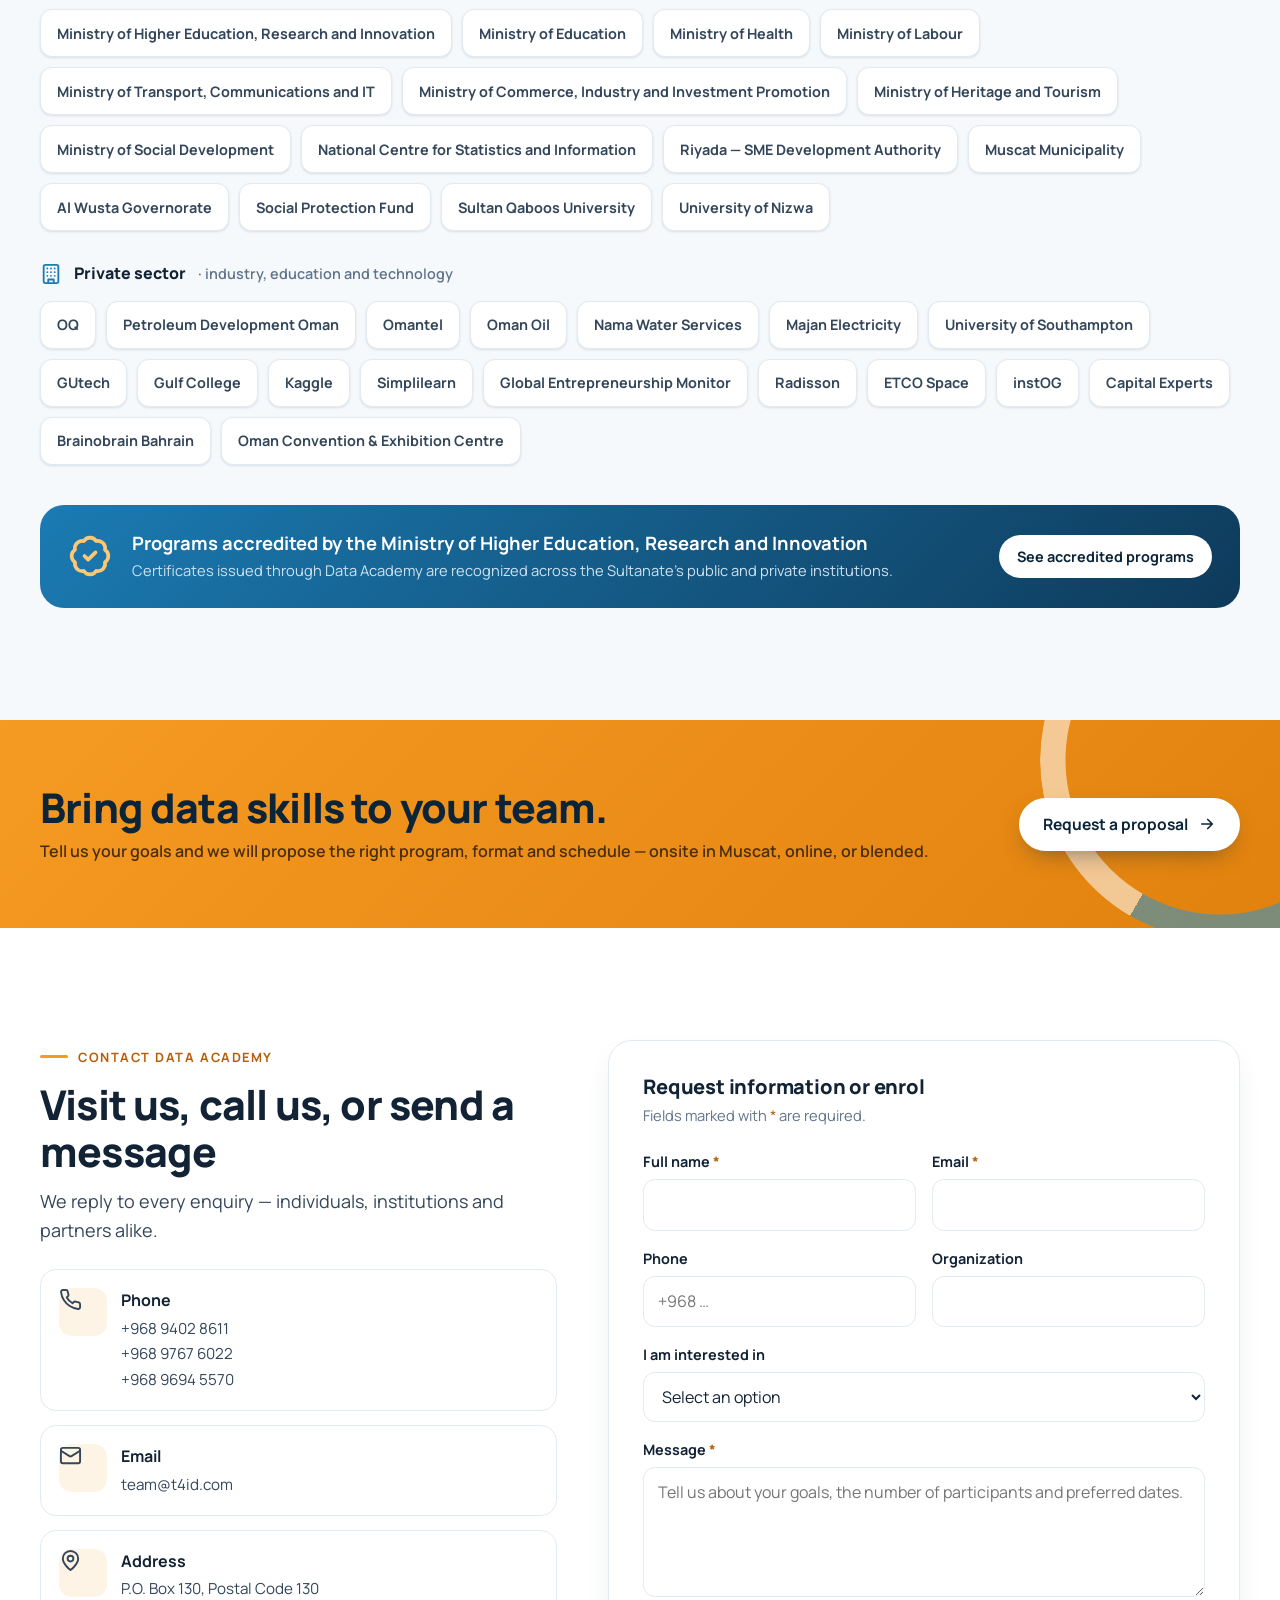
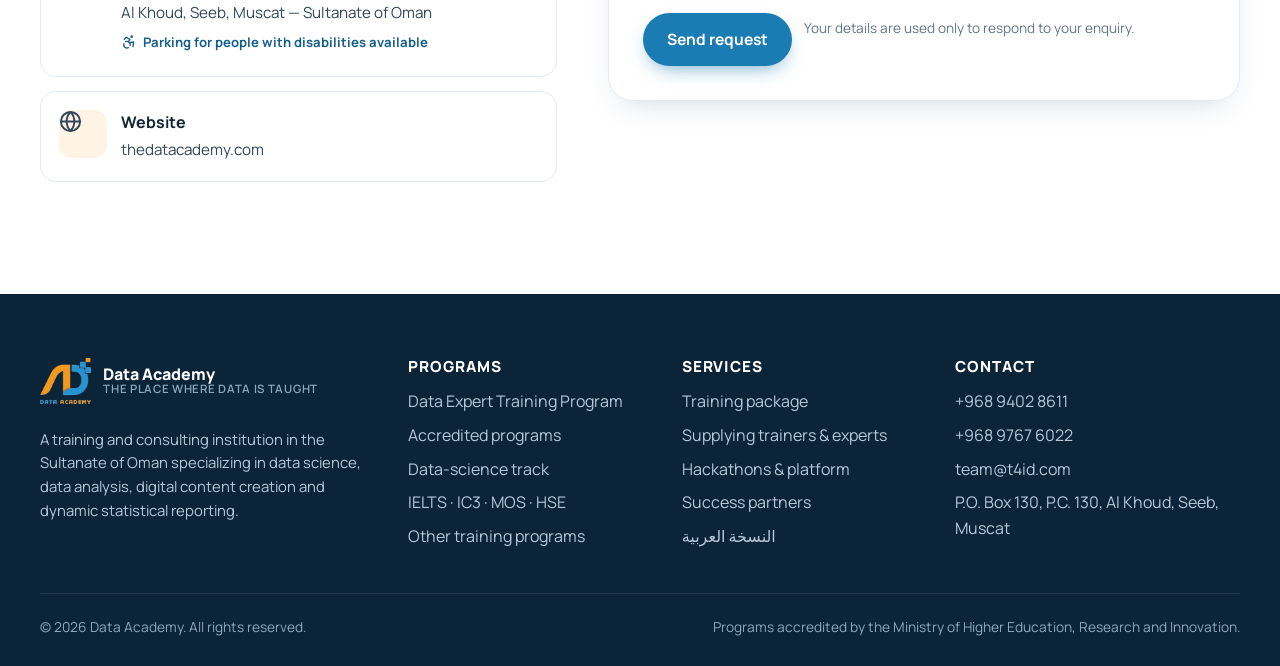
==== commit 6a284085: "Contact form: SMTP delivery via info@thedatacademy.com, config file, safer logging - contact.php rew" ====
--- a/index.html
+++ b/index.html
@@ -5,14 +5,14 @@
   <meta name="viewport" content="width=device-width, initial-scale=1">
   <title>Data Academy | The Place Where Data Is Taught — Muscat, Oman</title>
   <meta name="description" content="Data Academy is a leading training and consulting institution in the Sultanate of Oman offering ministry-accredited data analysis, data science, language, and professional programs, plus IELTS, IC3 and Microsoft Office Specialist preparation.">
-  <link rel="canonical" href="https://thedataacademy.com/">
-  <link rel="alternate" hreflang="en" href="https://thedataacademy.com/">
-  <link rel="alternate" hreflang="ar" href="https://thedataacademy.com/ar/">
-  <link rel="alternate" hreflang="x-default" href="https://thedataacademy.com/">
+  <link rel="canonical" href="https://thedatacademy.com/">
+  <link rel="alternate" hreflang="en" href="https://thedatacademy.com/">
+  <link rel="alternate" hreflang="ar" href="https://thedatacademy.com/ar/">
+  <link rel="alternate" hreflang="x-default" href="https://thedatacademy.com/">
   <meta property="og:type" content="website">
   <meta property="og:title" content="Data Academy — The Place Where Data Is Taught">
   <meta property="og:description" content="Ministry-accredited data analysis and data science training, international certification preparation, expert supply and innovative learning solutions in Oman.">
-  <meta property="og:image" content="assets/img/logo.png">
+  <meta property="og:image" content="https://thedatacademy.com/assets/img/logo.png">
   <meta property="og:locale" content="en_US">
   <meta property="og:locale:alternate" content="ar_OM">
   <meta name="theme-color" content="#2a95d1">
@@ -26,8 +26,8 @@
     "@context": "https://schema.org",
     "@type": "EducationalOrganization",
     "name": "Data Academy",
-    "url": "https://thedataacademy.com/",
-    "logo": "https://thedataacademy.com/assets/img/logo.png",
+    "url": "https://thedatacademy.com/",
+    "logo": "https://thedatacademy.com/assets/img/logo.png",
     "email": "team@t4id.com",
     "telephone": "+968 94028611",
     "address": {
@@ -109,7 +109,7 @@
     </nav>
 
     <div class="header__actions">
-      <a class="lang-switch" href="ar/index.html" lang="ar" hreflang="ar" title="النسخة العربية">
+      <a class="lang-switch" href="ar/" lang="ar" hreflang="ar" title="النسخة العربية">
         <svg aria-hidden="true"><use href="#i-globe"/></svg><span class="ar">العربية</span>
       </a>
       <a class="btn btn--accent btn--sm" href="#contact">Enrol now</a>
@@ -732,7 +732,7 @@
       <div class="reveal" data-delay="1">
         <h3 style="margin-bottom:14px">The learning platform</h3>
         <div class="platform">
-          <div class="platform__chrome"><i></i><i></i><i></i><span class="platform__url">thedataacademy.com</span></div>
+          <div class="platform__chrome"><i></i><i></i><i></i><span class="platform__url">thedatacademy.com</span></div>
           <div class="platform__body">
             <span class="ring" aria-hidden="true"></span>
             <h3>An online learning platform for institutions</h3>
@@ -741,7 +741,7 @@
           </div>
           <div class="platform__foot">
             <p>Ask about hosting your institution's training programs on the platform.</p>
-            <a class="btn btn--primary btn--sm" href="https://thedataacademy.com/" target="_blank" rel="noopener">Visit the platform <svg class="icon-arrow" aria-hidden="true"><use href="#i-arrow"/></svg></a>
+            <a class="btn btn--primary btn--sm" href="https://thedatacademy.com/" target="_blank" rel="noopener">Visit the platform <svg class="icon-arrow" aria-hidden="true"><use href="#i-arrow"/></svg></a>
           </div>
         </div>
       </div>
@@ -837,7 +837,7 @@
         </div>
         <div class="contact-item">
           <span class="contact-item__icon"><svg aria-hidden="true"><use href="#i-globe"/></svg></span>
-          <div><strong>Website</strong><a href="https://thedataacademy.com/" target="_blank" rel="noopener">thedataacademy.com</a></div>
+          <div><strong>Website</strong><a href="https://thedatacademy.com/" target="_blank" rel="noopener">thedatacademy.com</a></div>
         </div>
       </div>
     </div>
@@ -926,7 +926,7 @@
           <li><a href="#experts">Supplying trainers &amp; experts</a></li>
           <li><a href="#innovation">Hackathons &amp; platform</a></li>
           <li><a href="#partners">Success partners</a></li>
-          <li><a href="ar/index.html" lang="ar">النسخة العربية</a></li>
+          <li><a href="ar/" lang="ar">النسخة العربية</a></li>
         </ul>
       </div>
       <div>
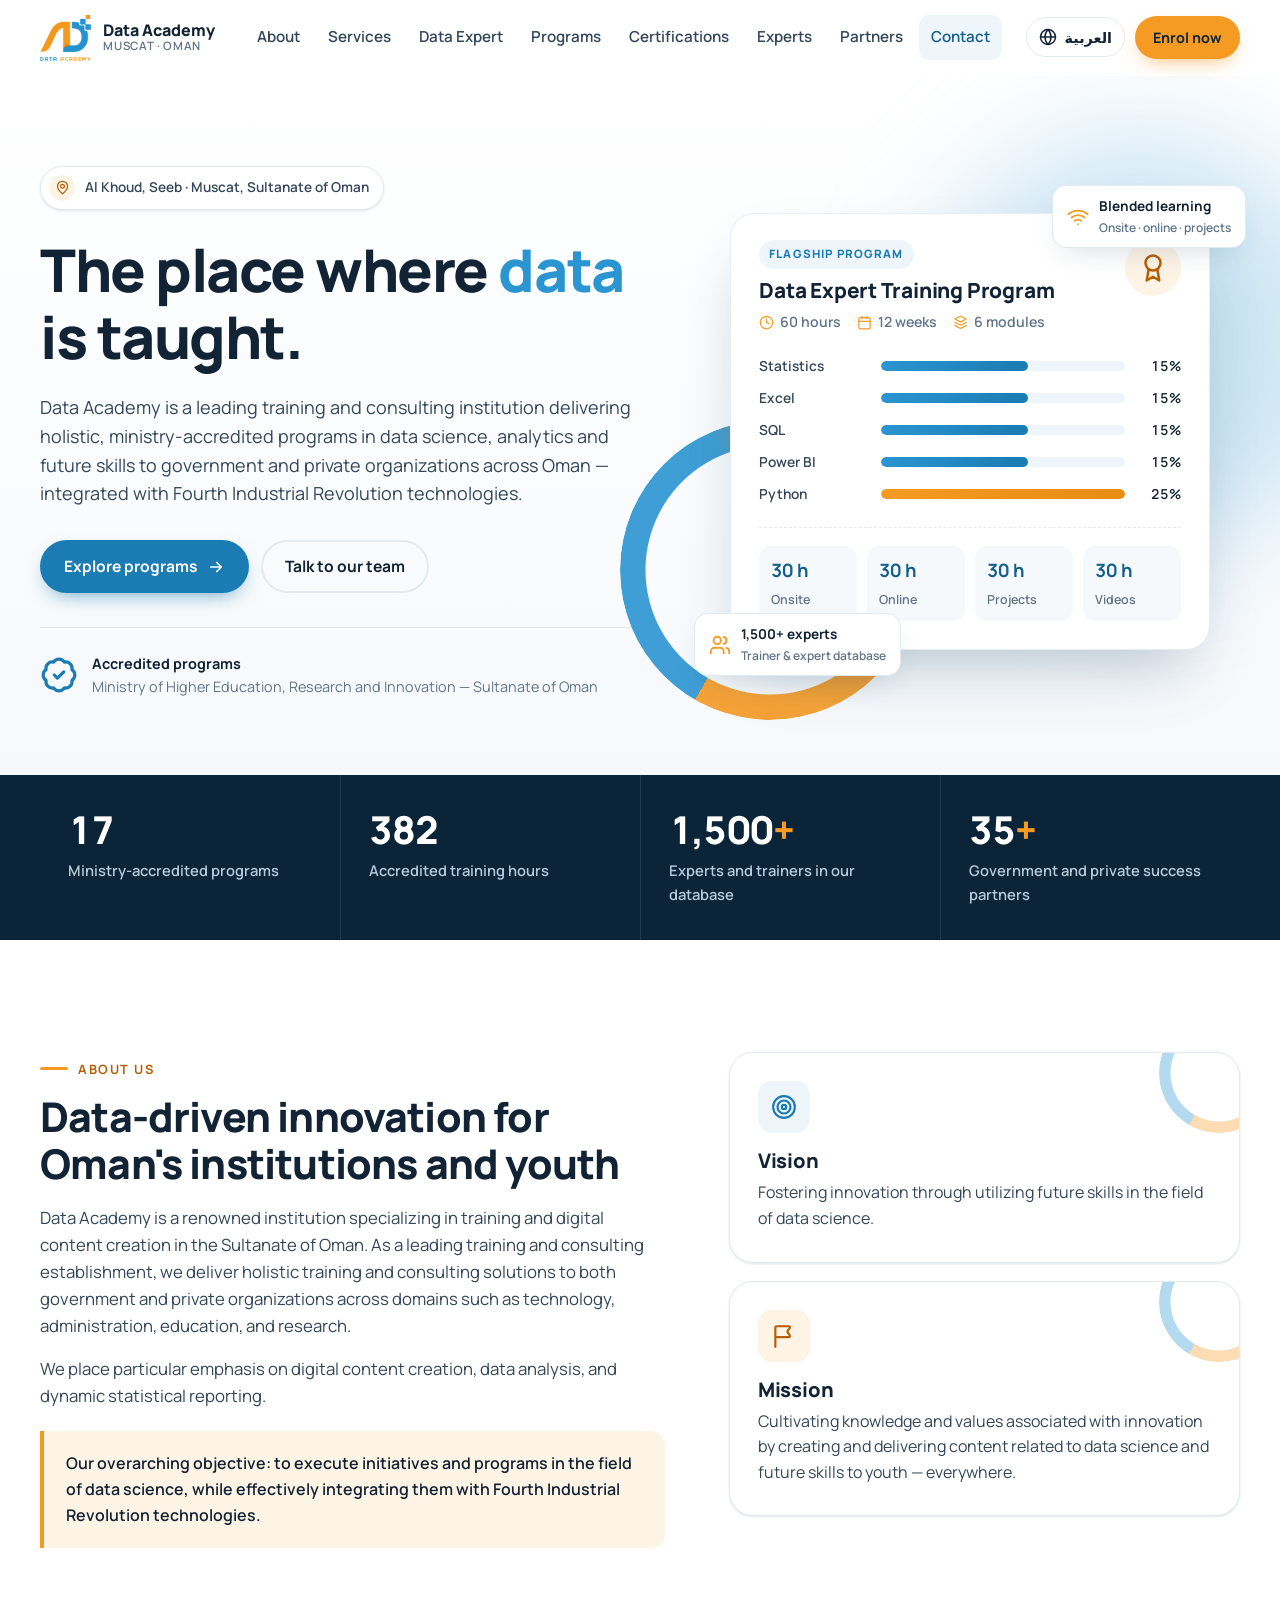
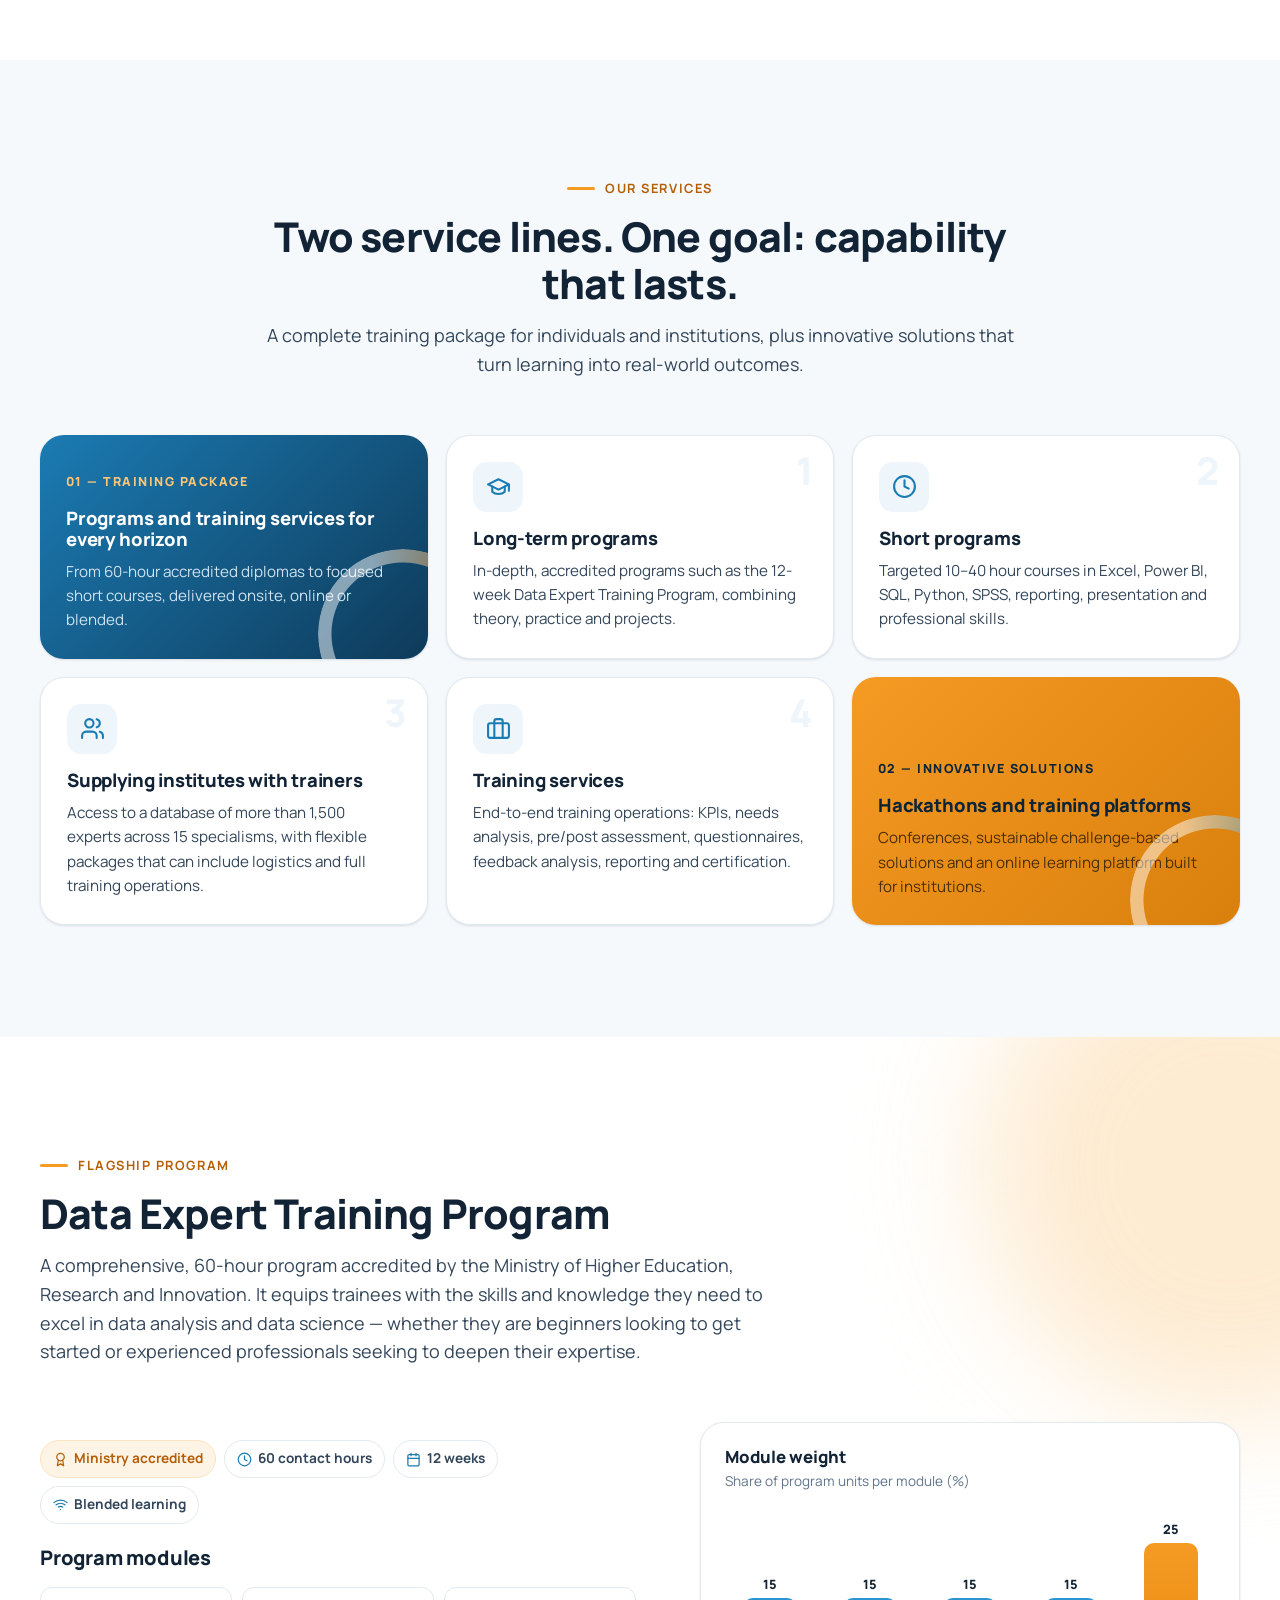
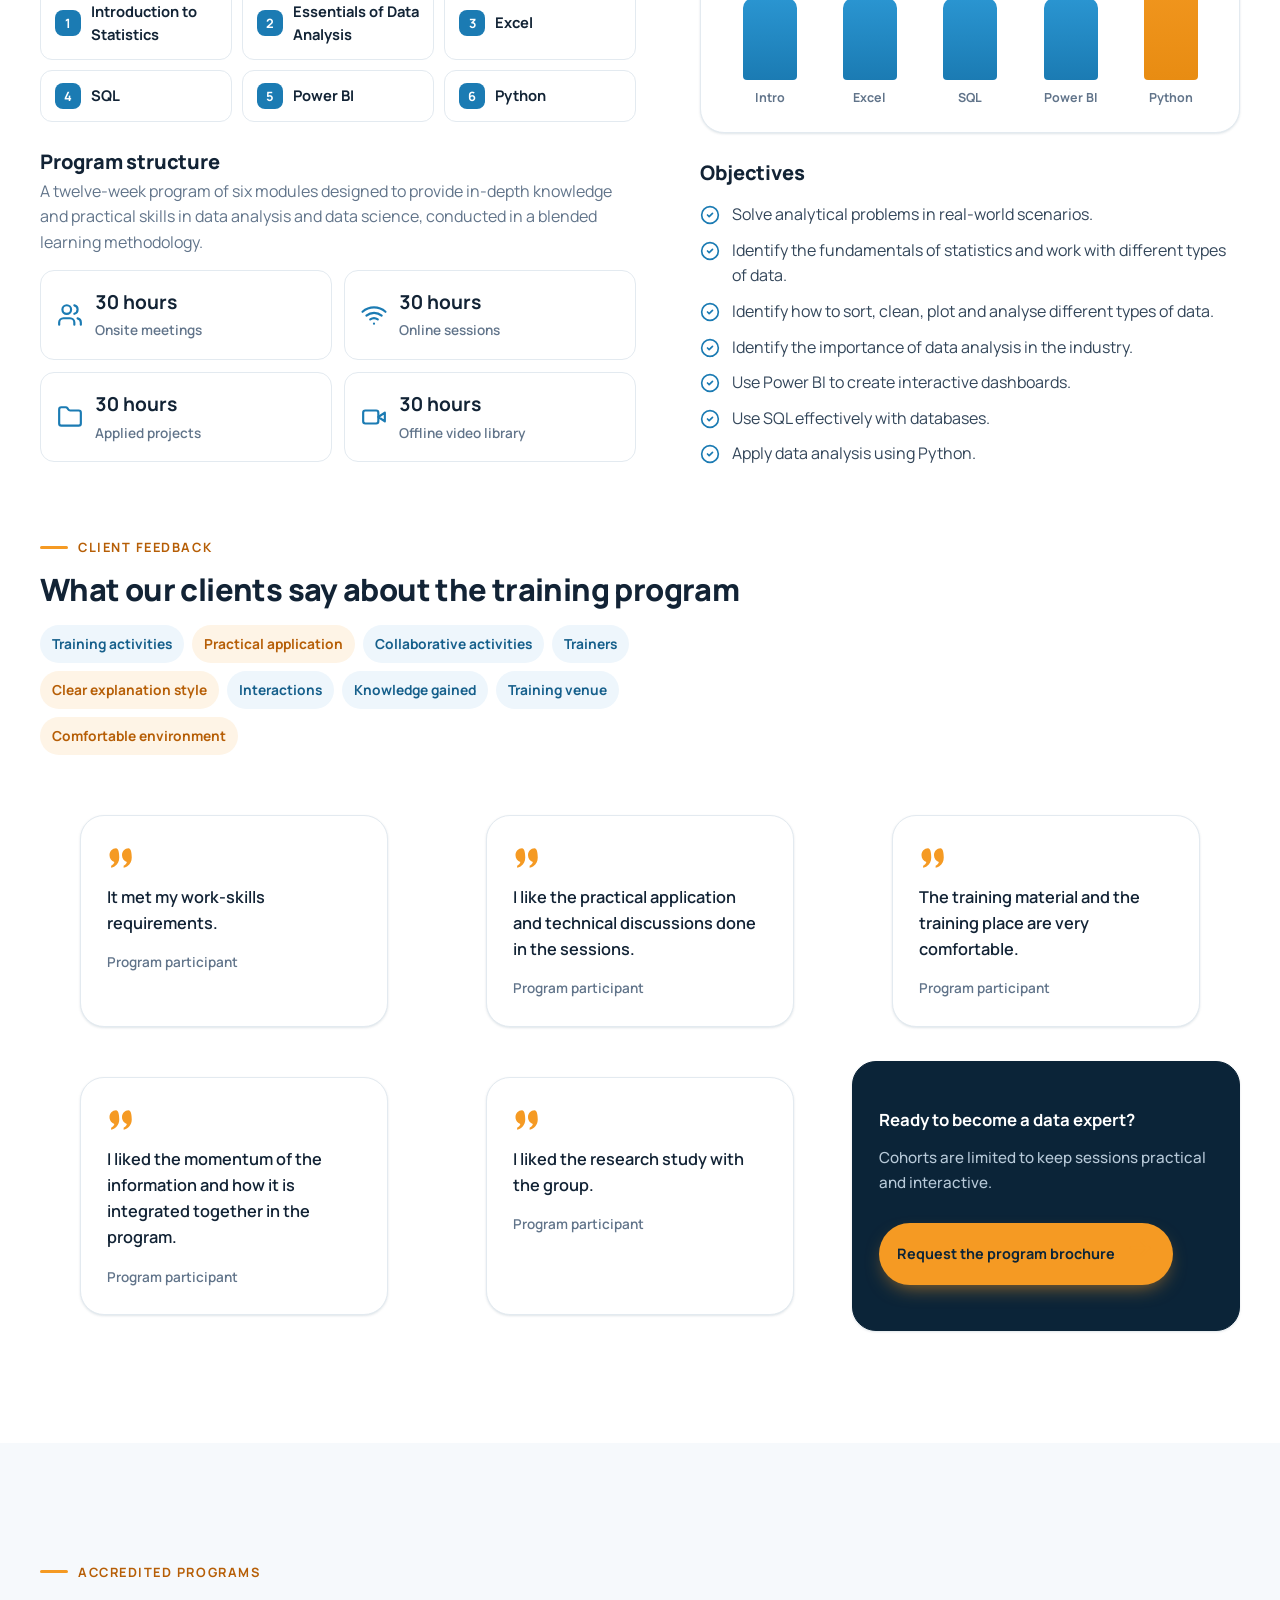
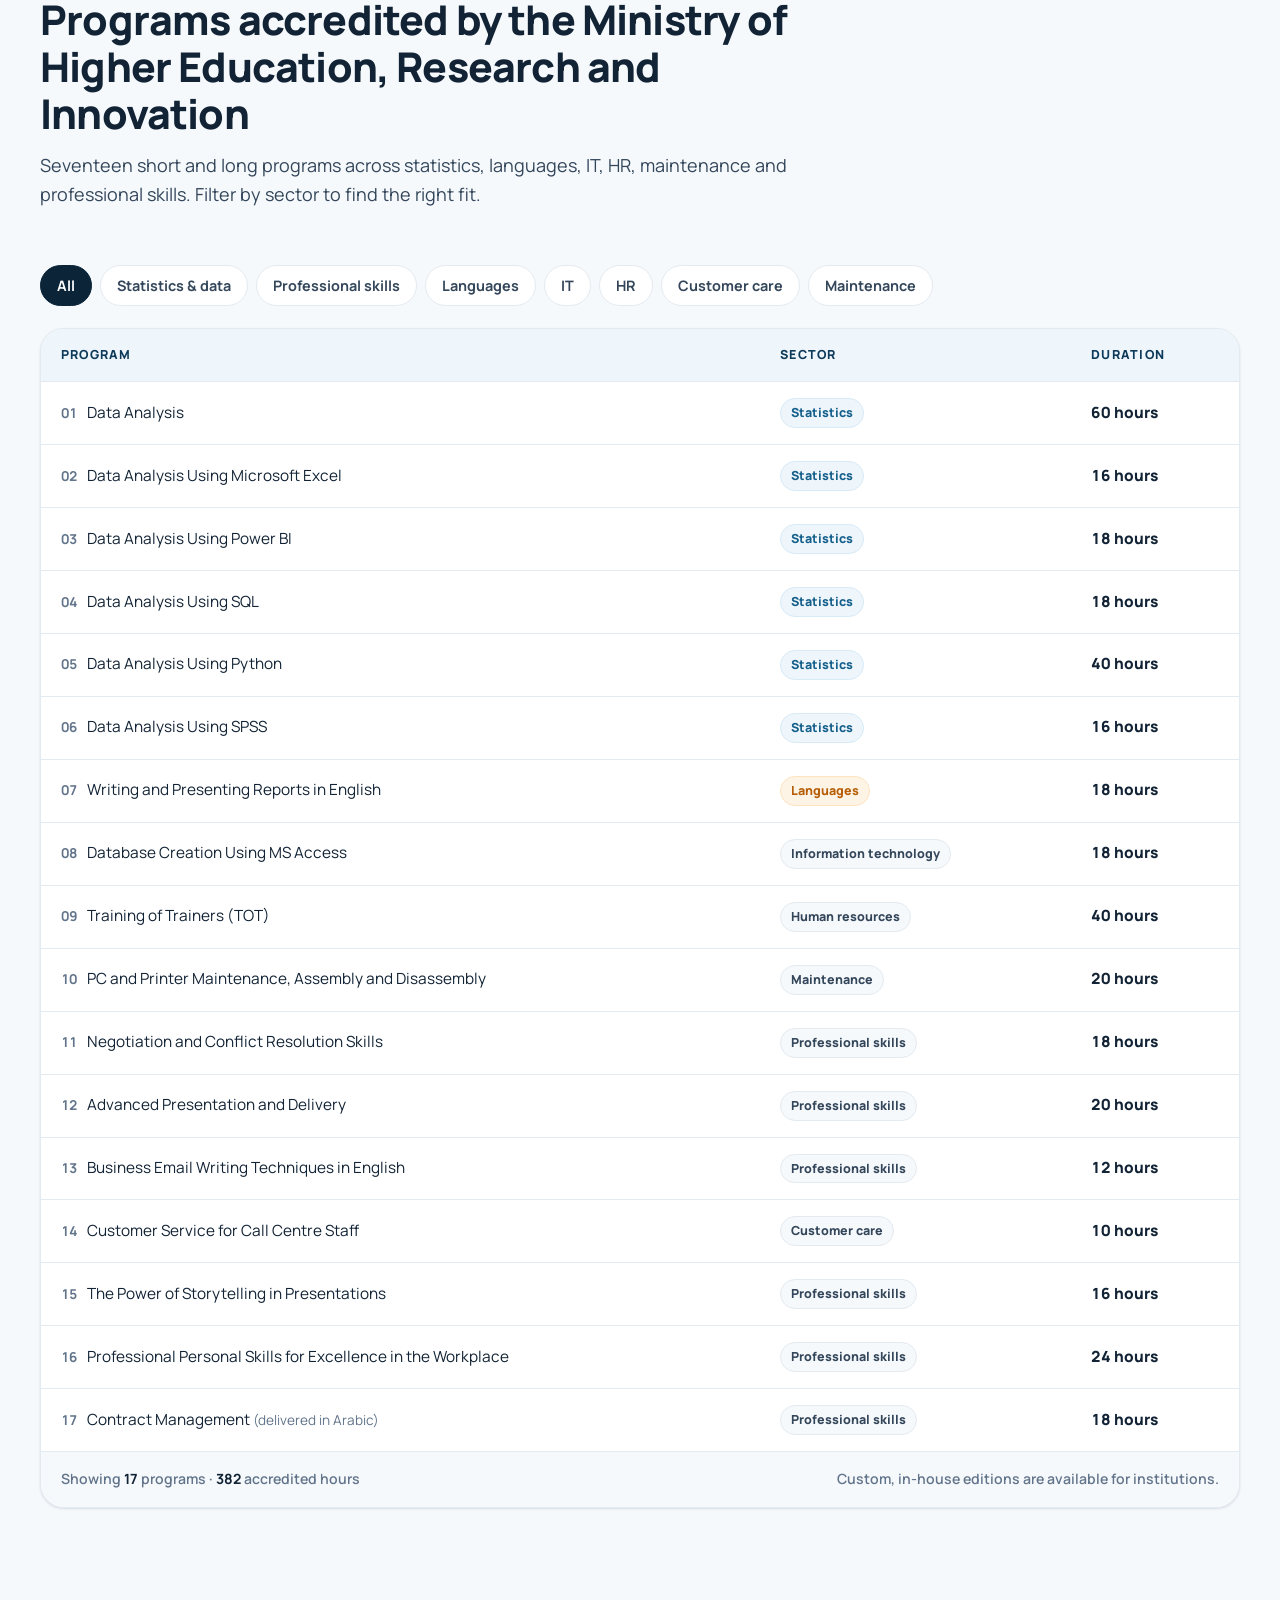
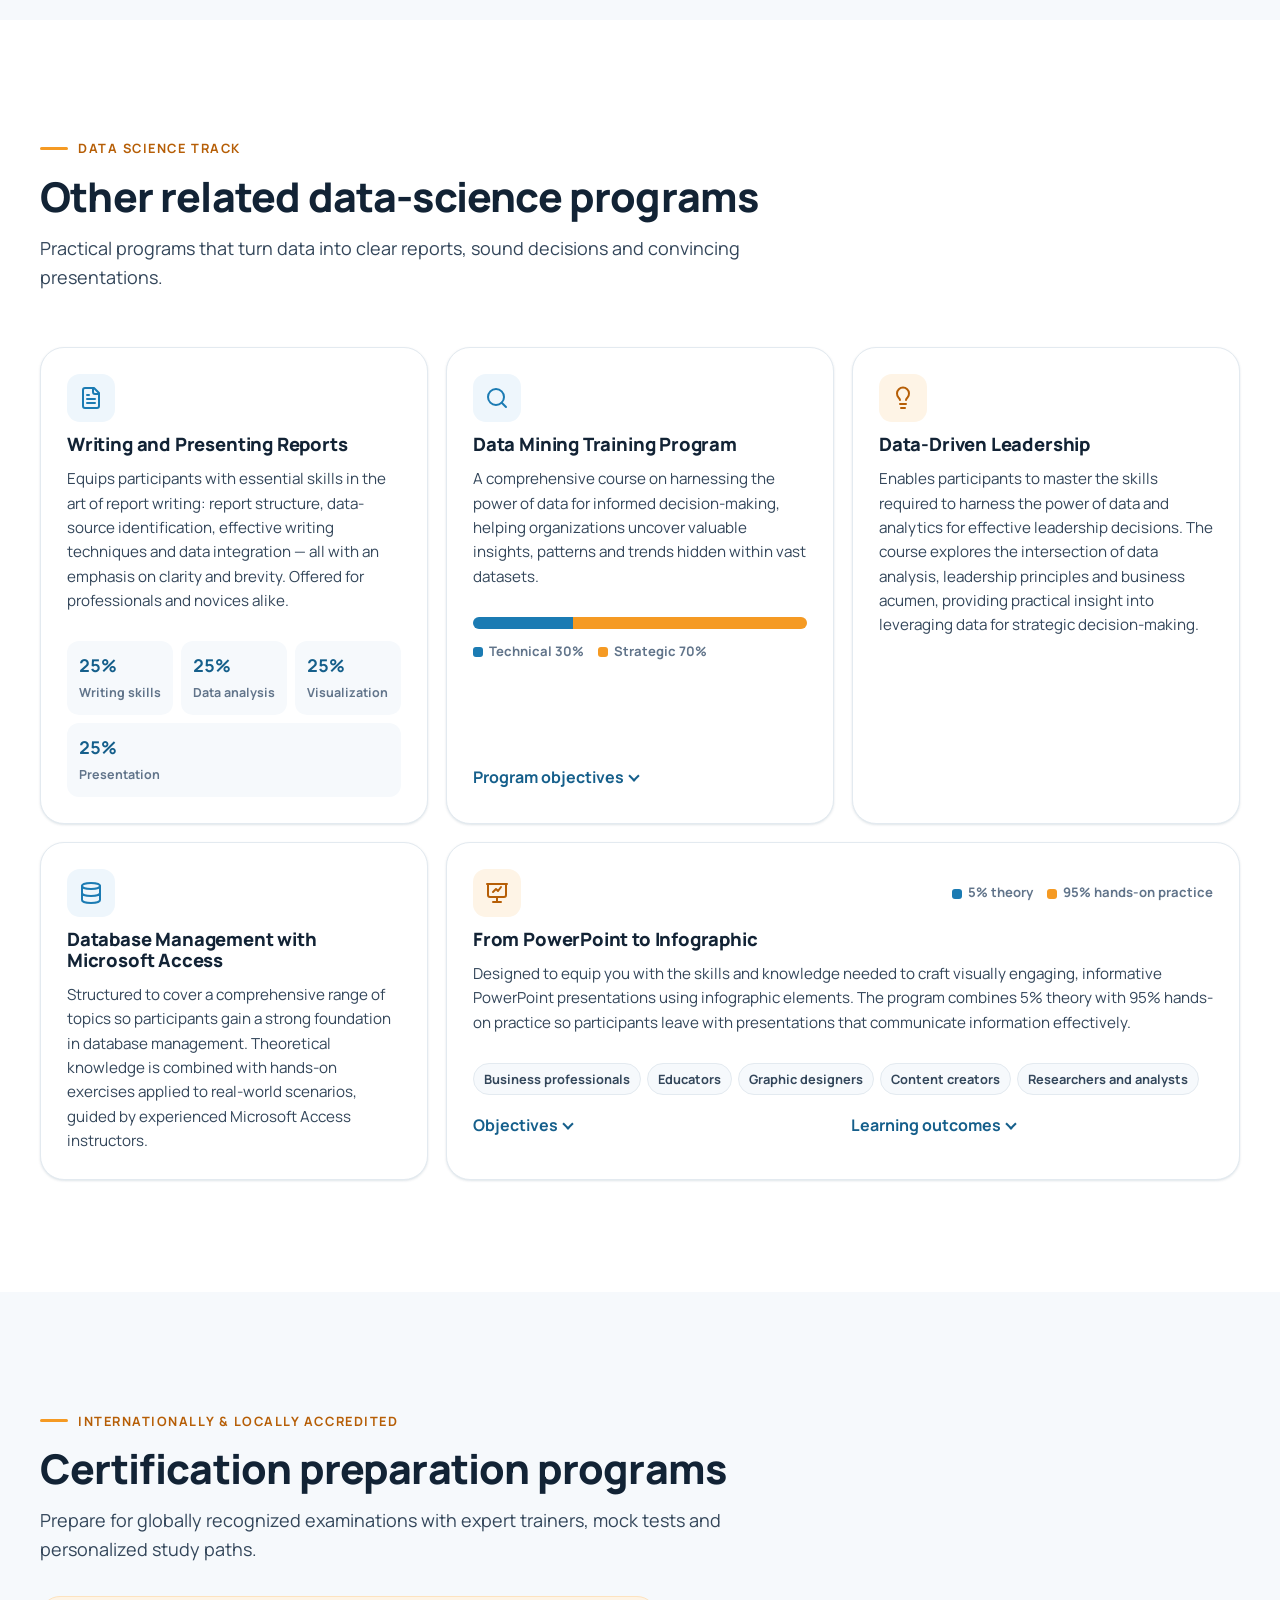
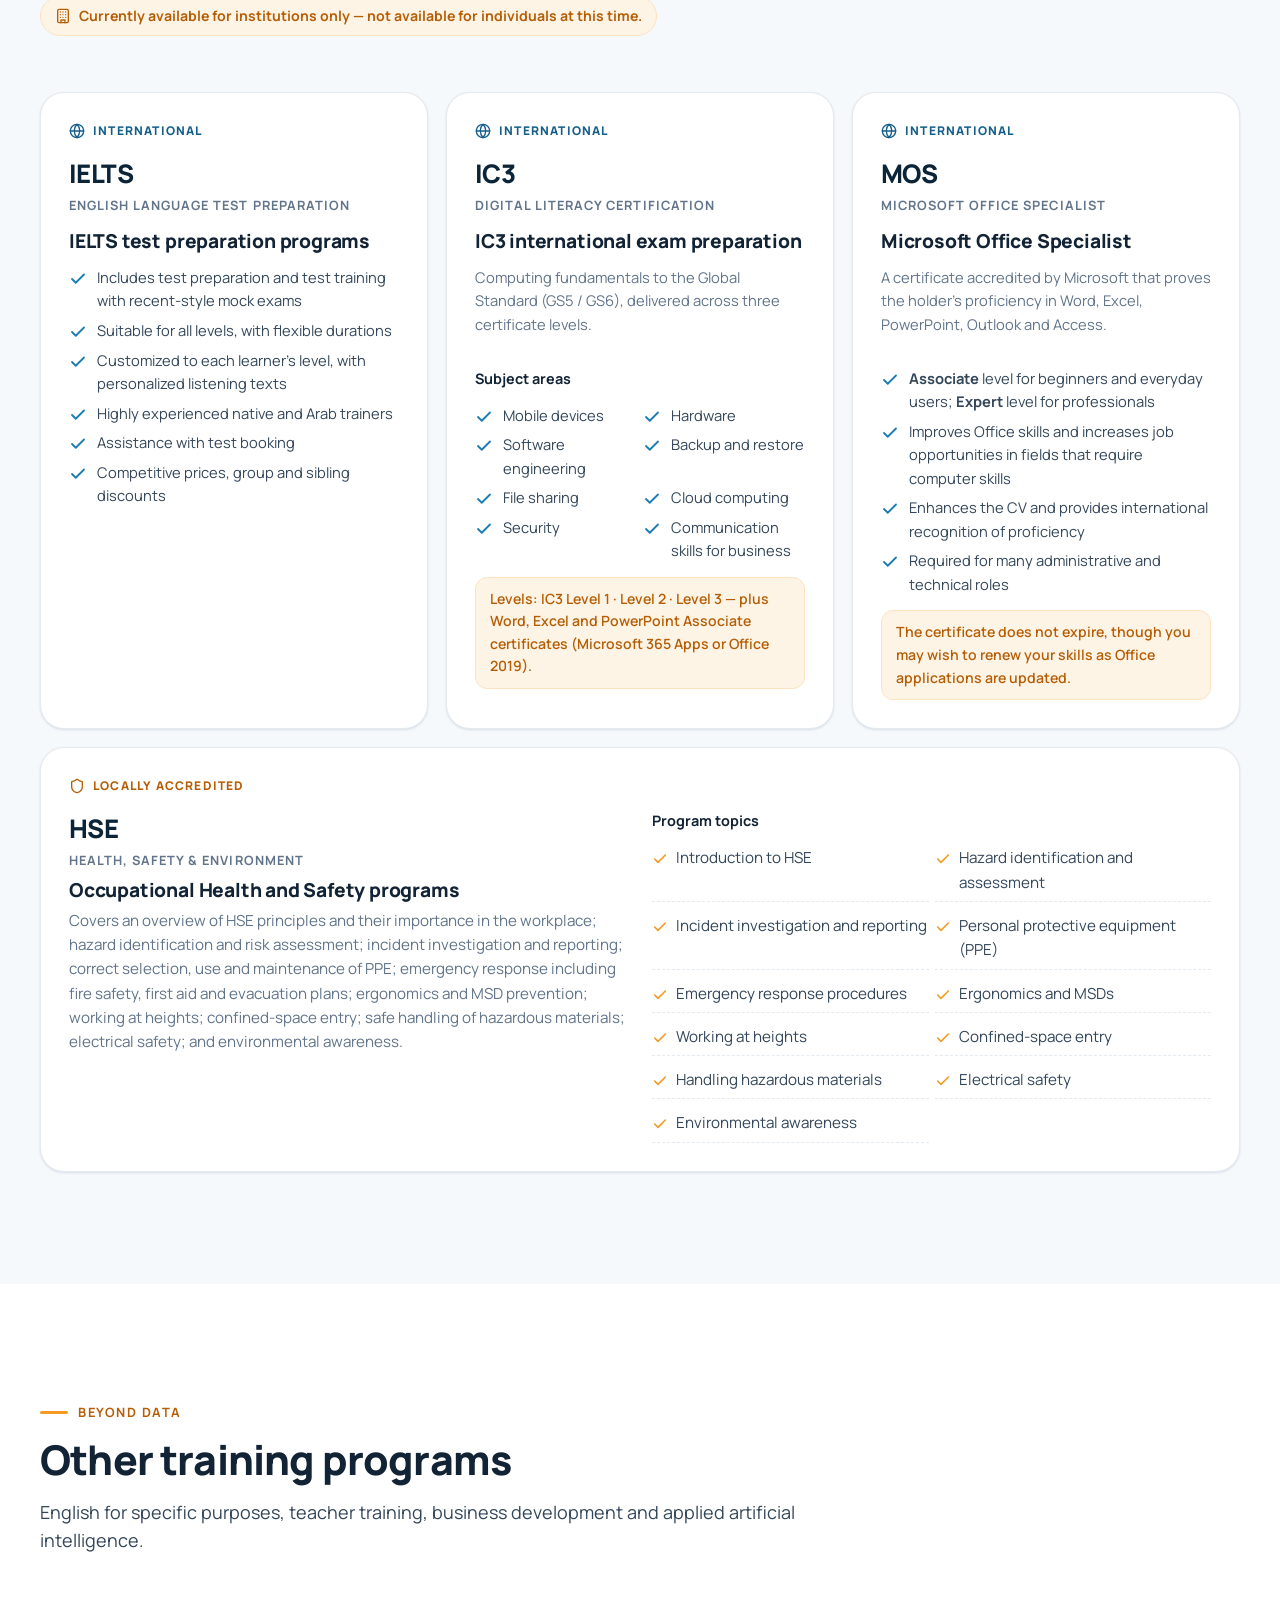
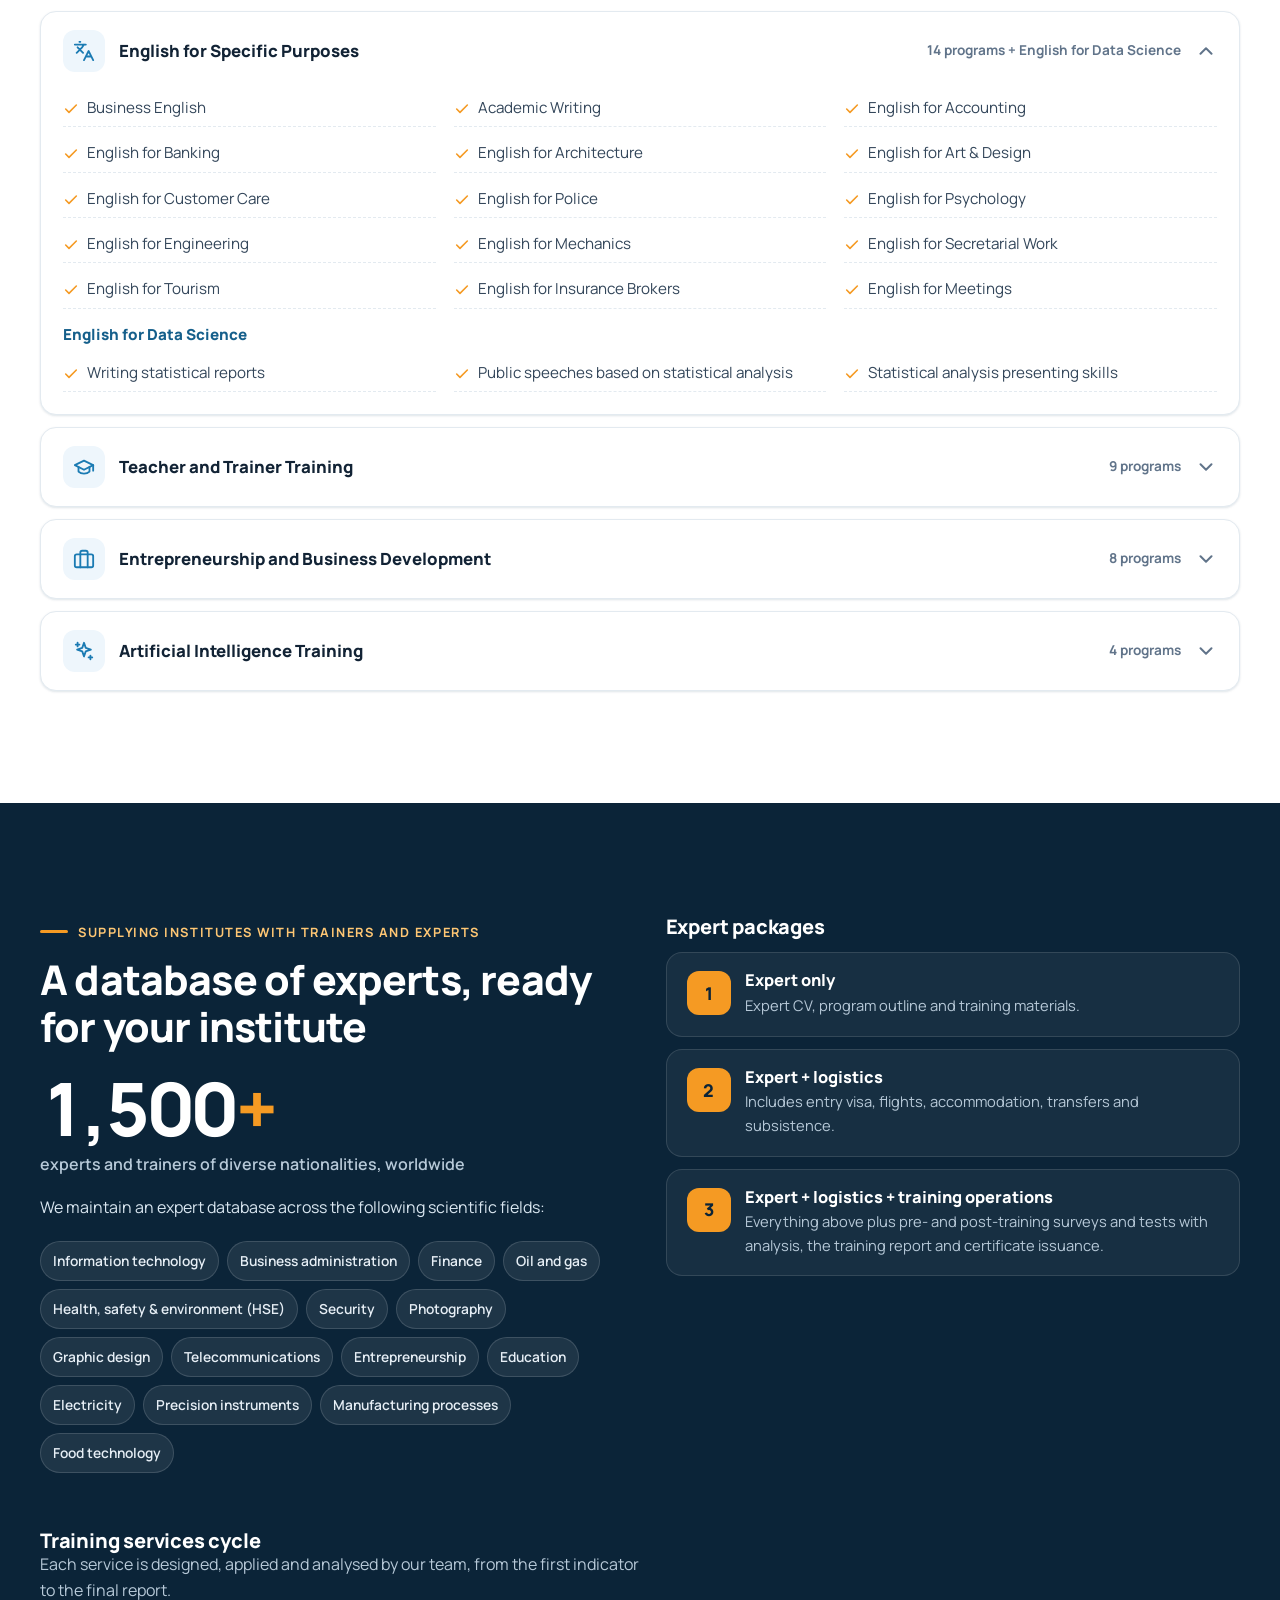
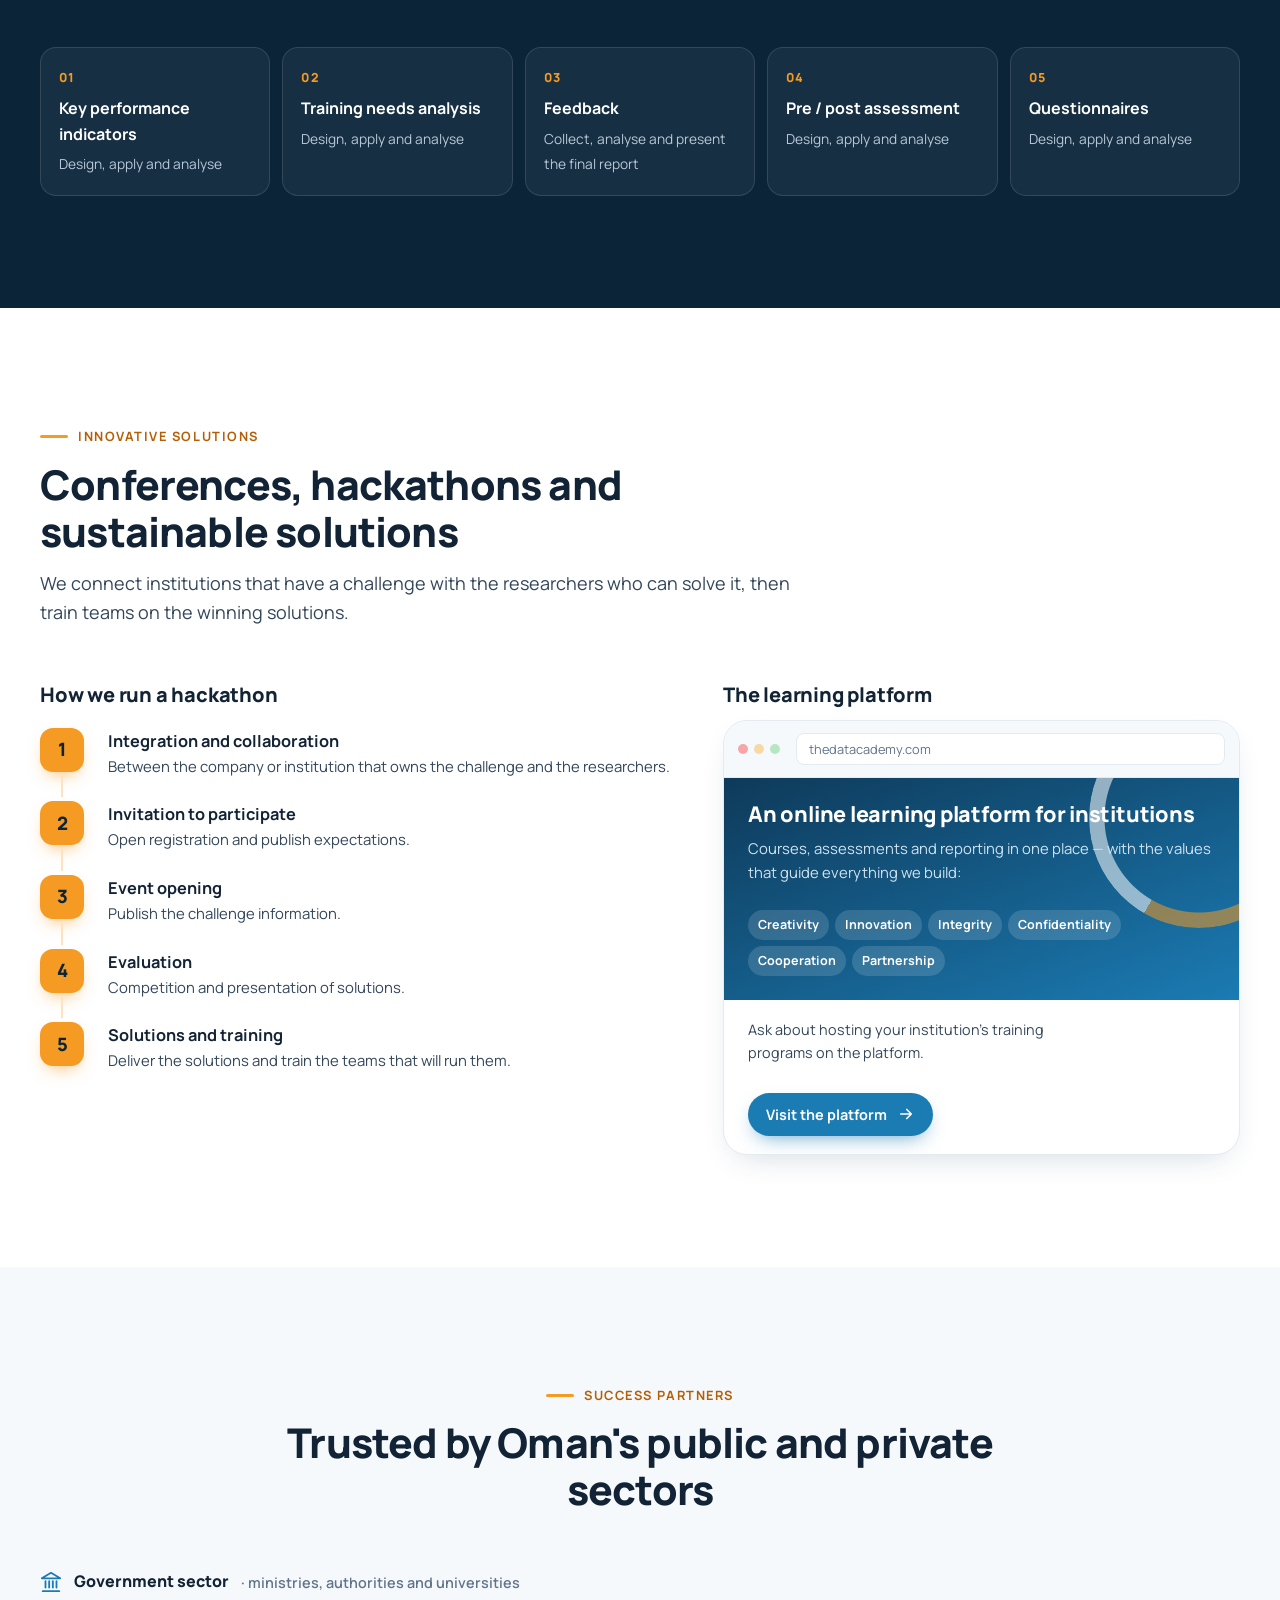
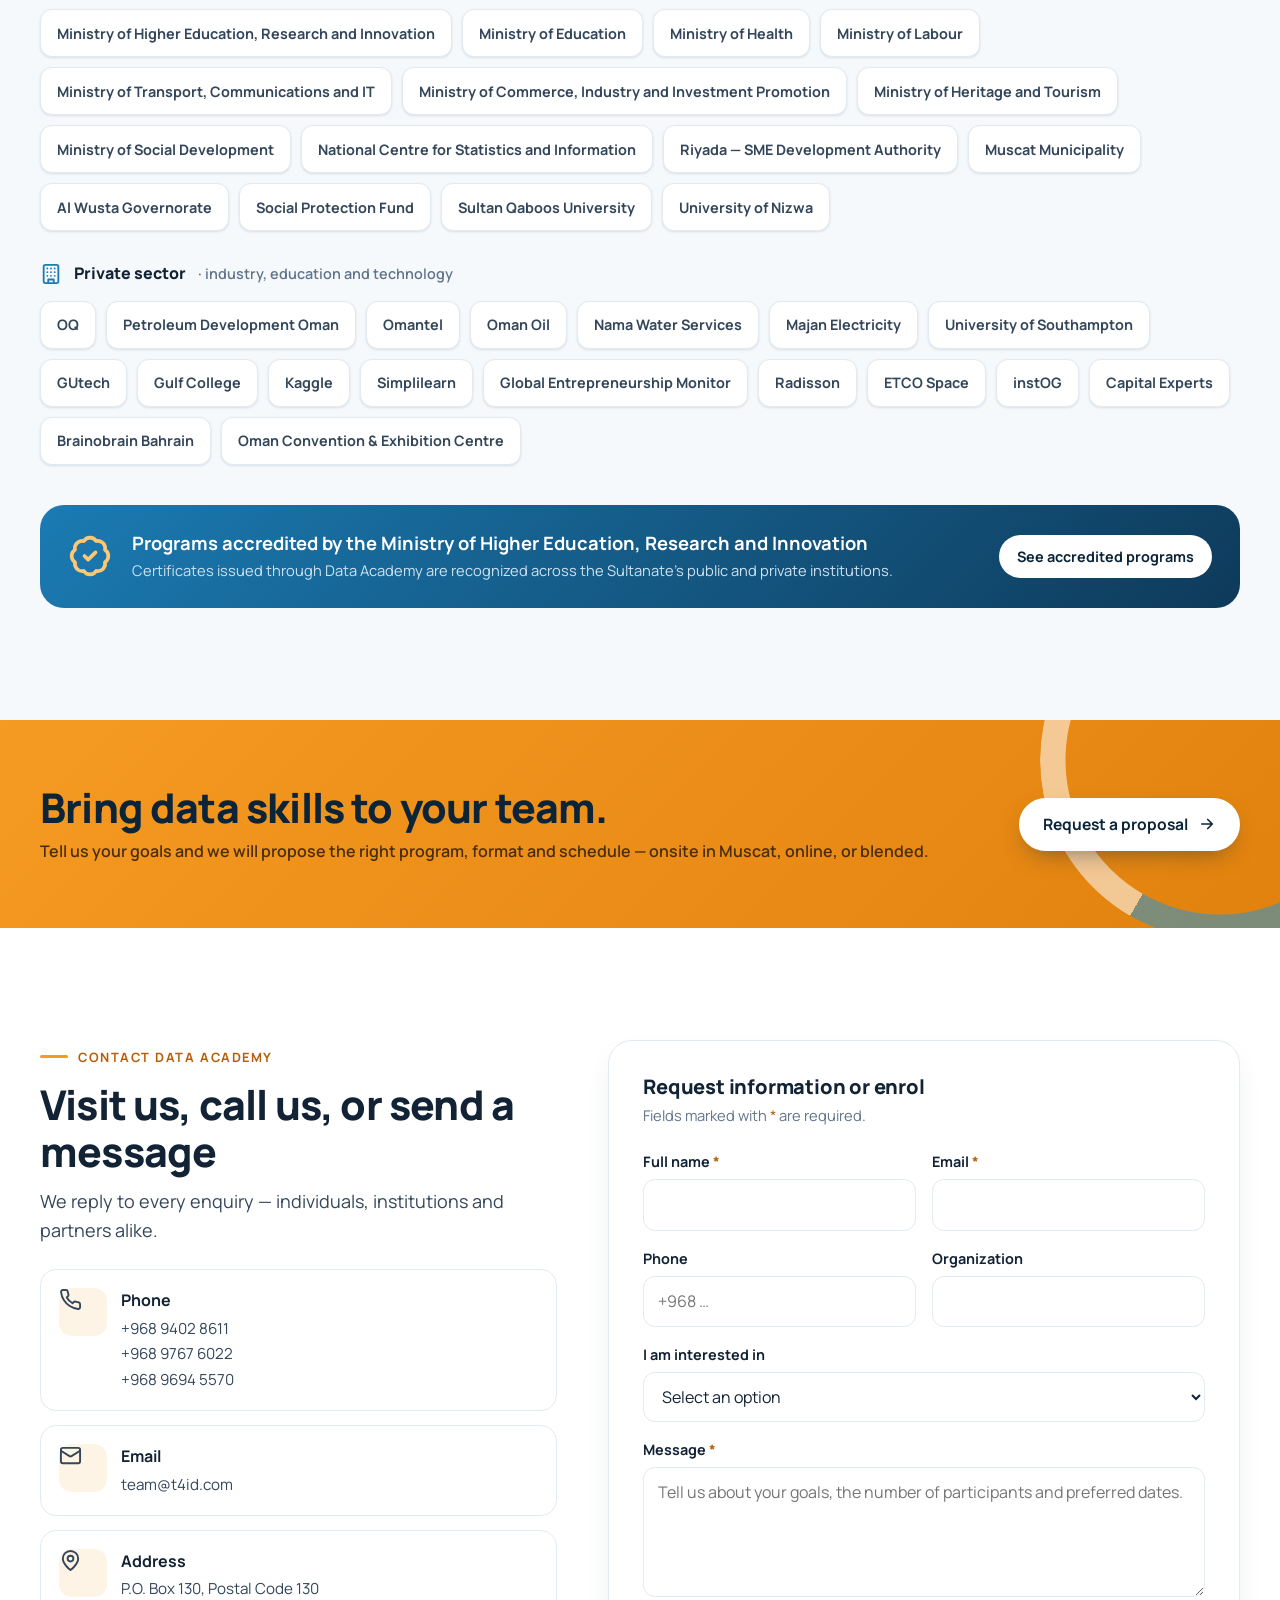
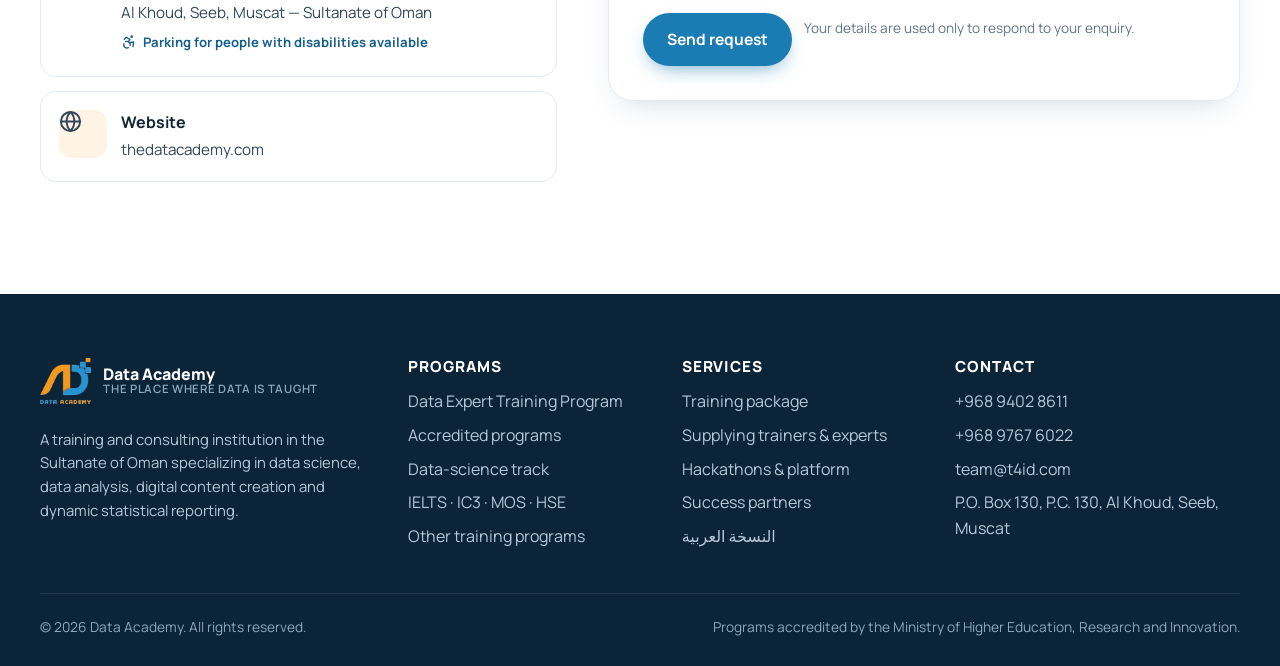
==== commit 1820b21c: "Update: local changes (2026-09-28) Co-Authored-By: Claude Opus 5.5 <noreply@anthropic.com>" ====
--- a/index.html
+++ b/index.html
@@ -279,7 +279,7 @@
       <div class="reveal">
         <div class="pill-row">
           <span class="pill pill--accent"><svg aria-hidden="true"><use href="#i-award"/></svg>Ministry accredited</span>
-          <span class="pill"><svg aria-hidden="true"><use href="#i-clock"/></svg>60 training hours</span>
+          <span class="pill"><svg aria-hidden="true"><use href="#i-clock"/></svg>60 contact hours</span>
           <span class="pill"><svg aria-hidden="true"><use href="#i-calendar"/></svg>12 weeks</span>
           <span class="pill"><svg aria-hidden="true"><use href="#i-wifi"/></svg>Blended learning</span>
         </div>
